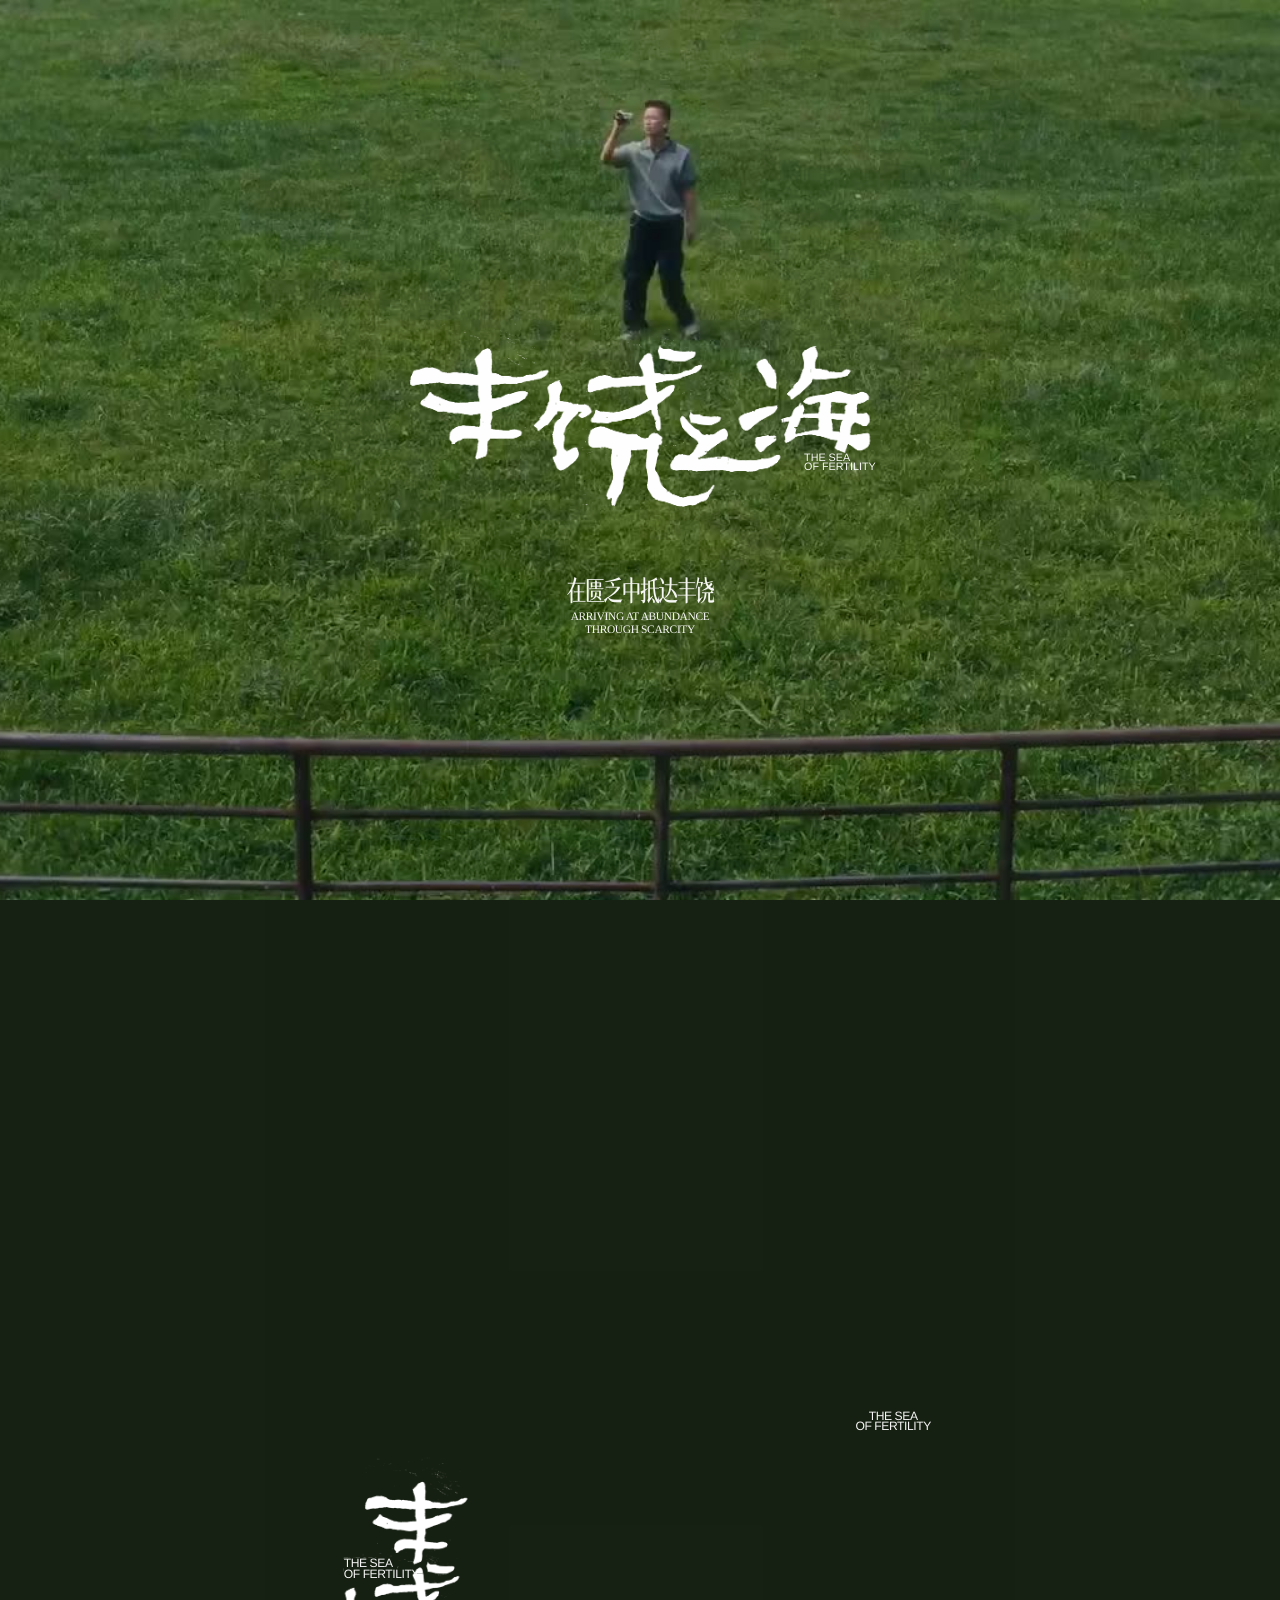
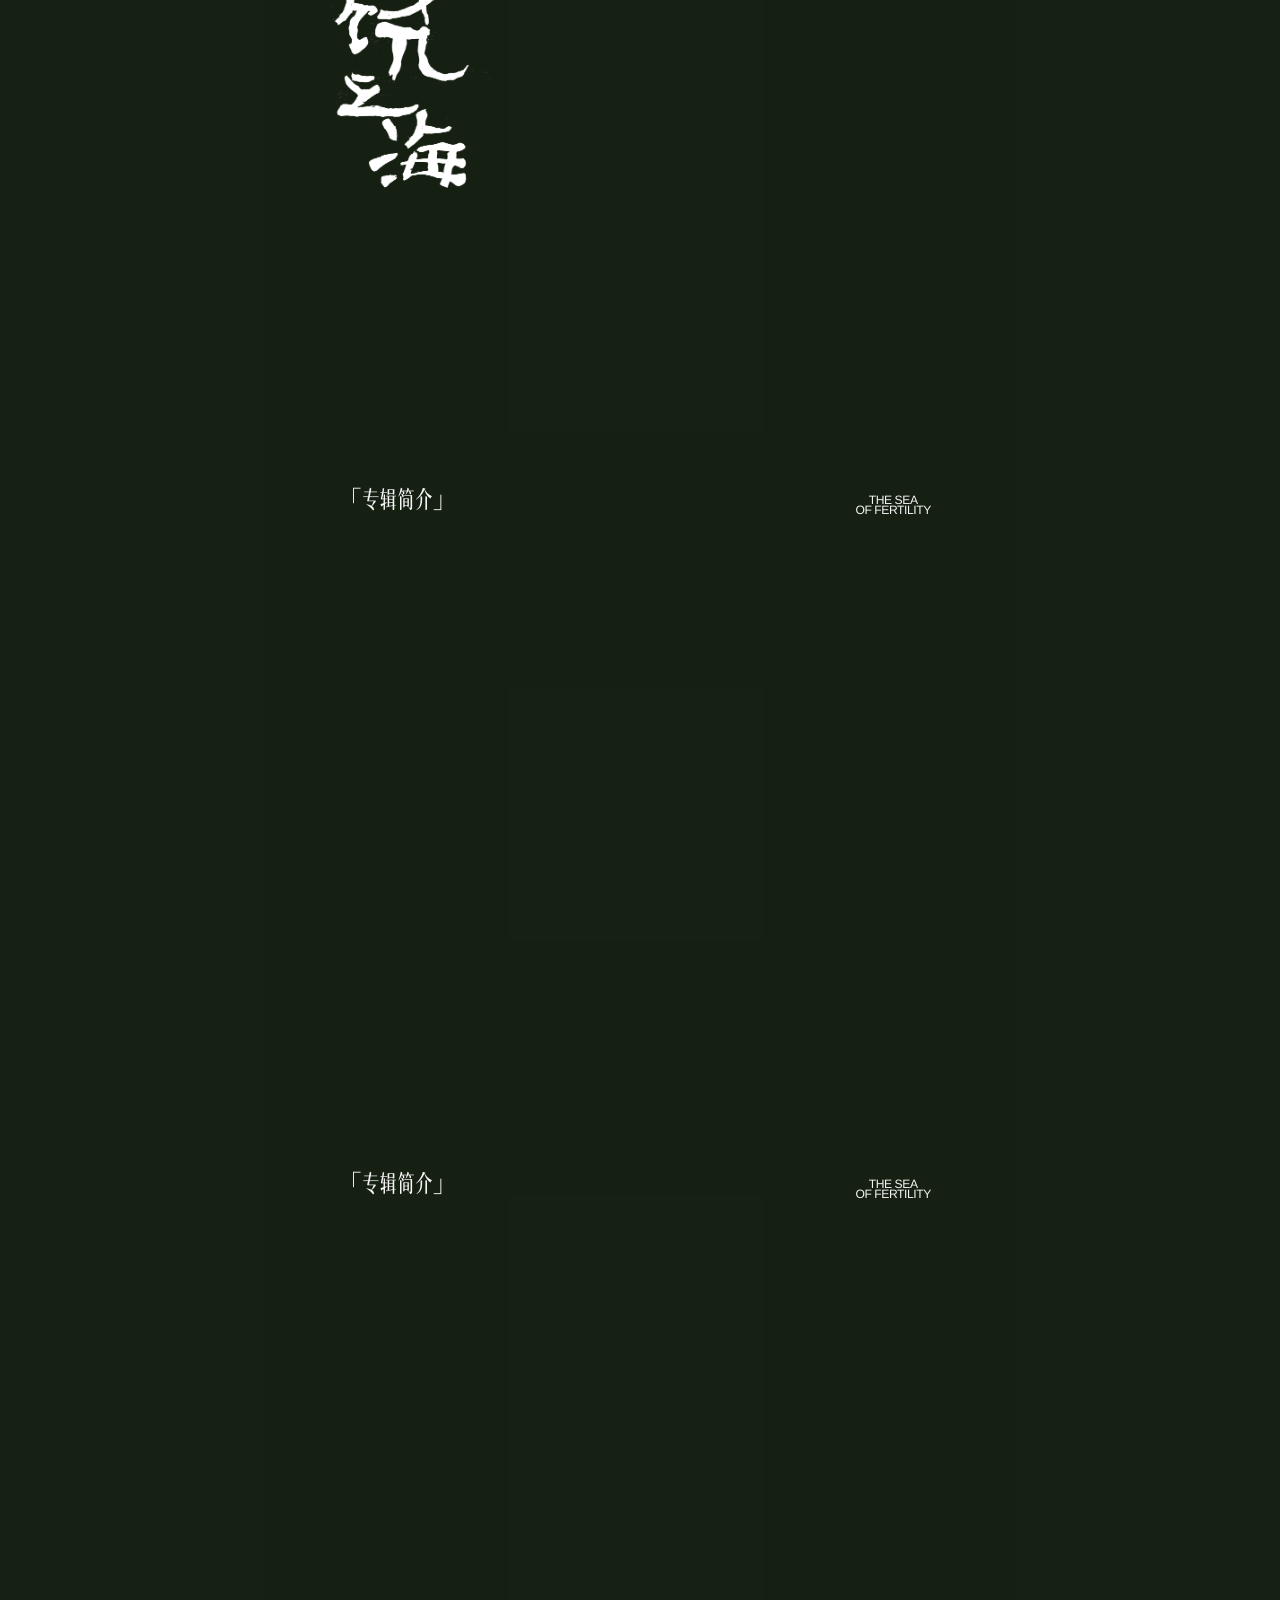
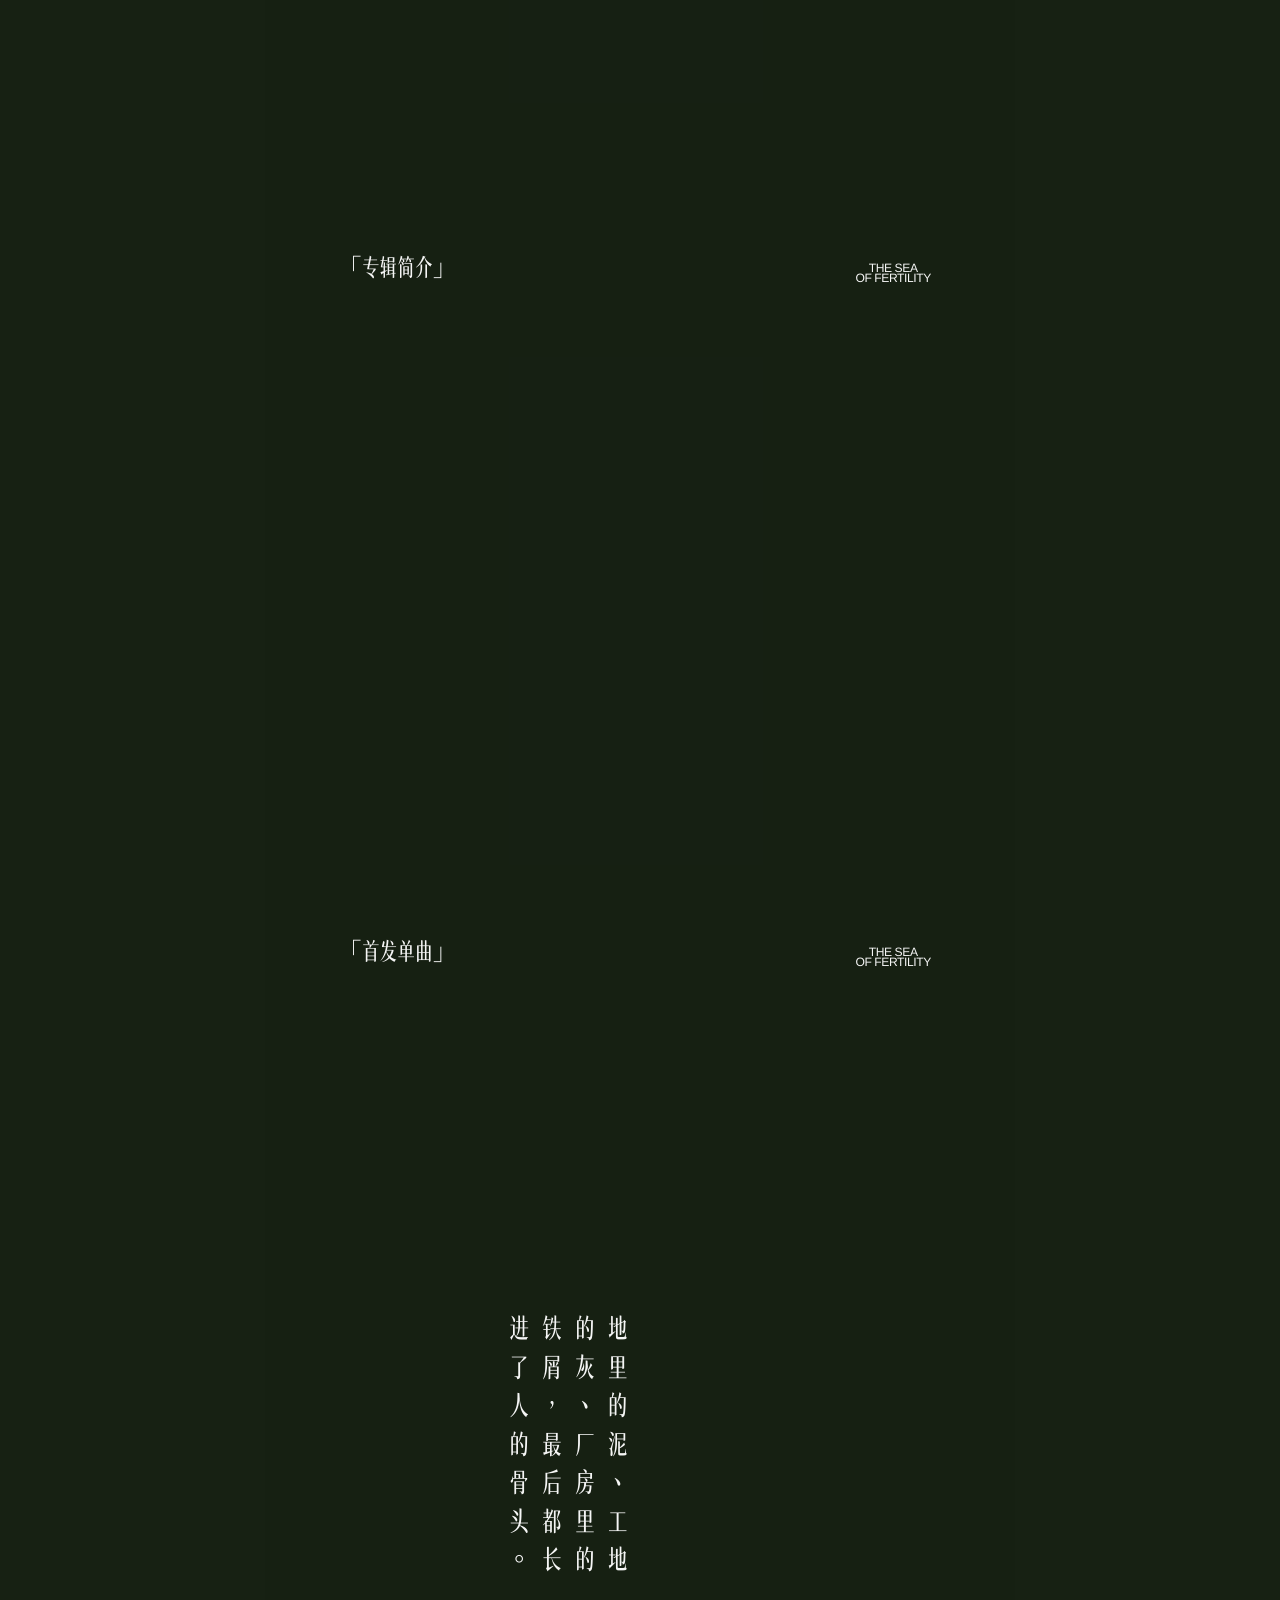
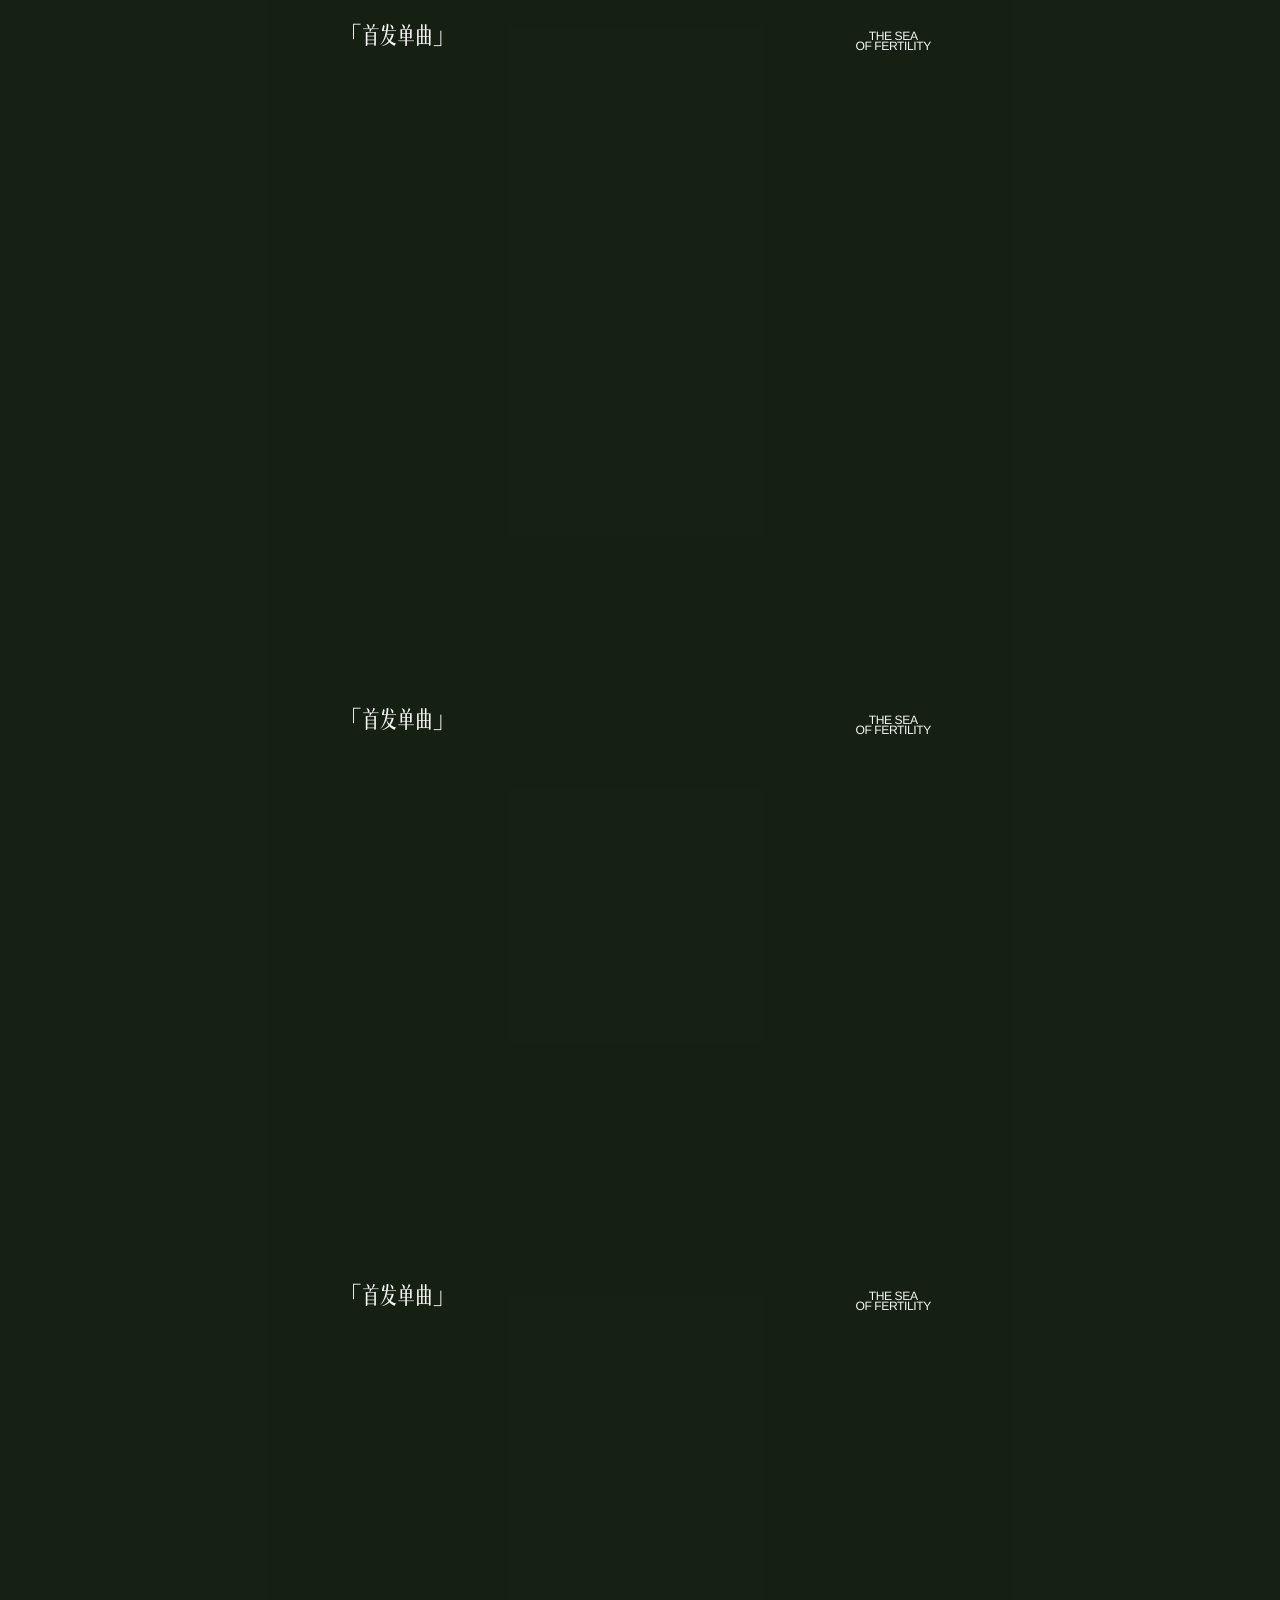
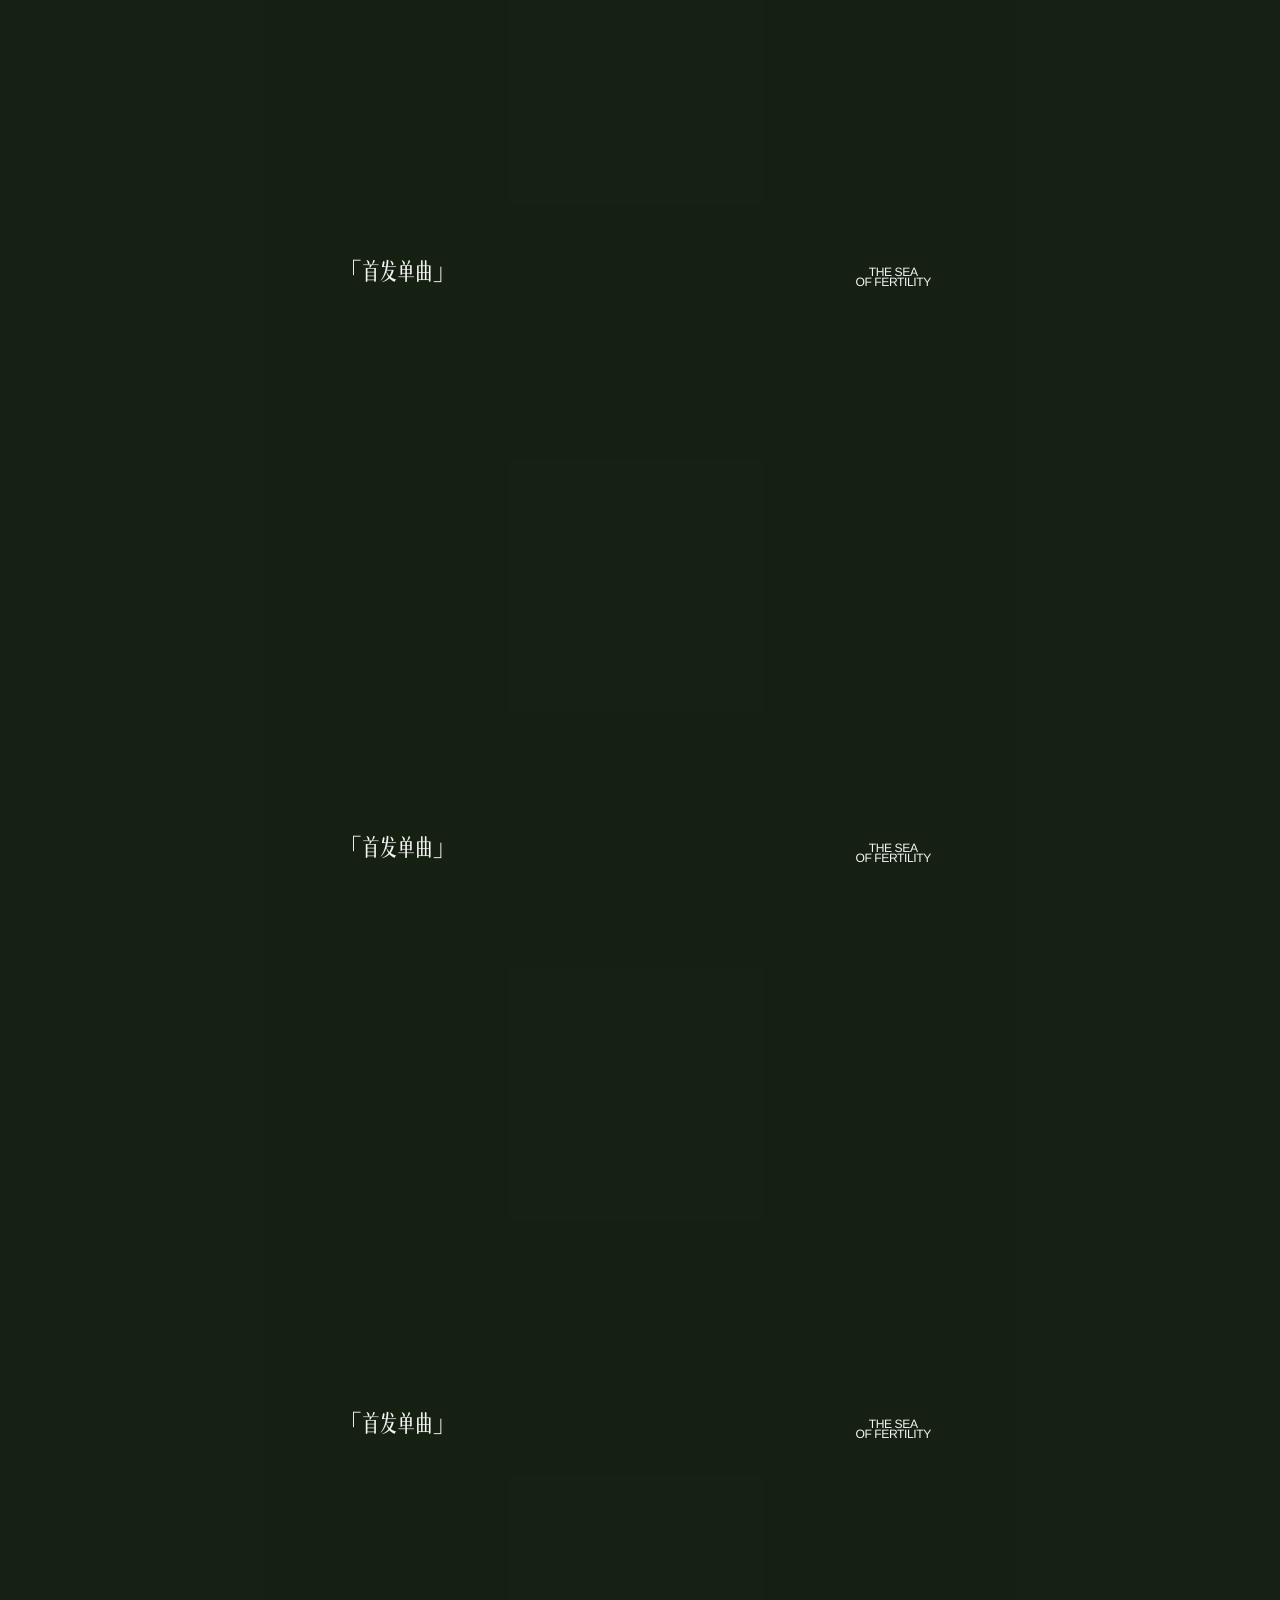
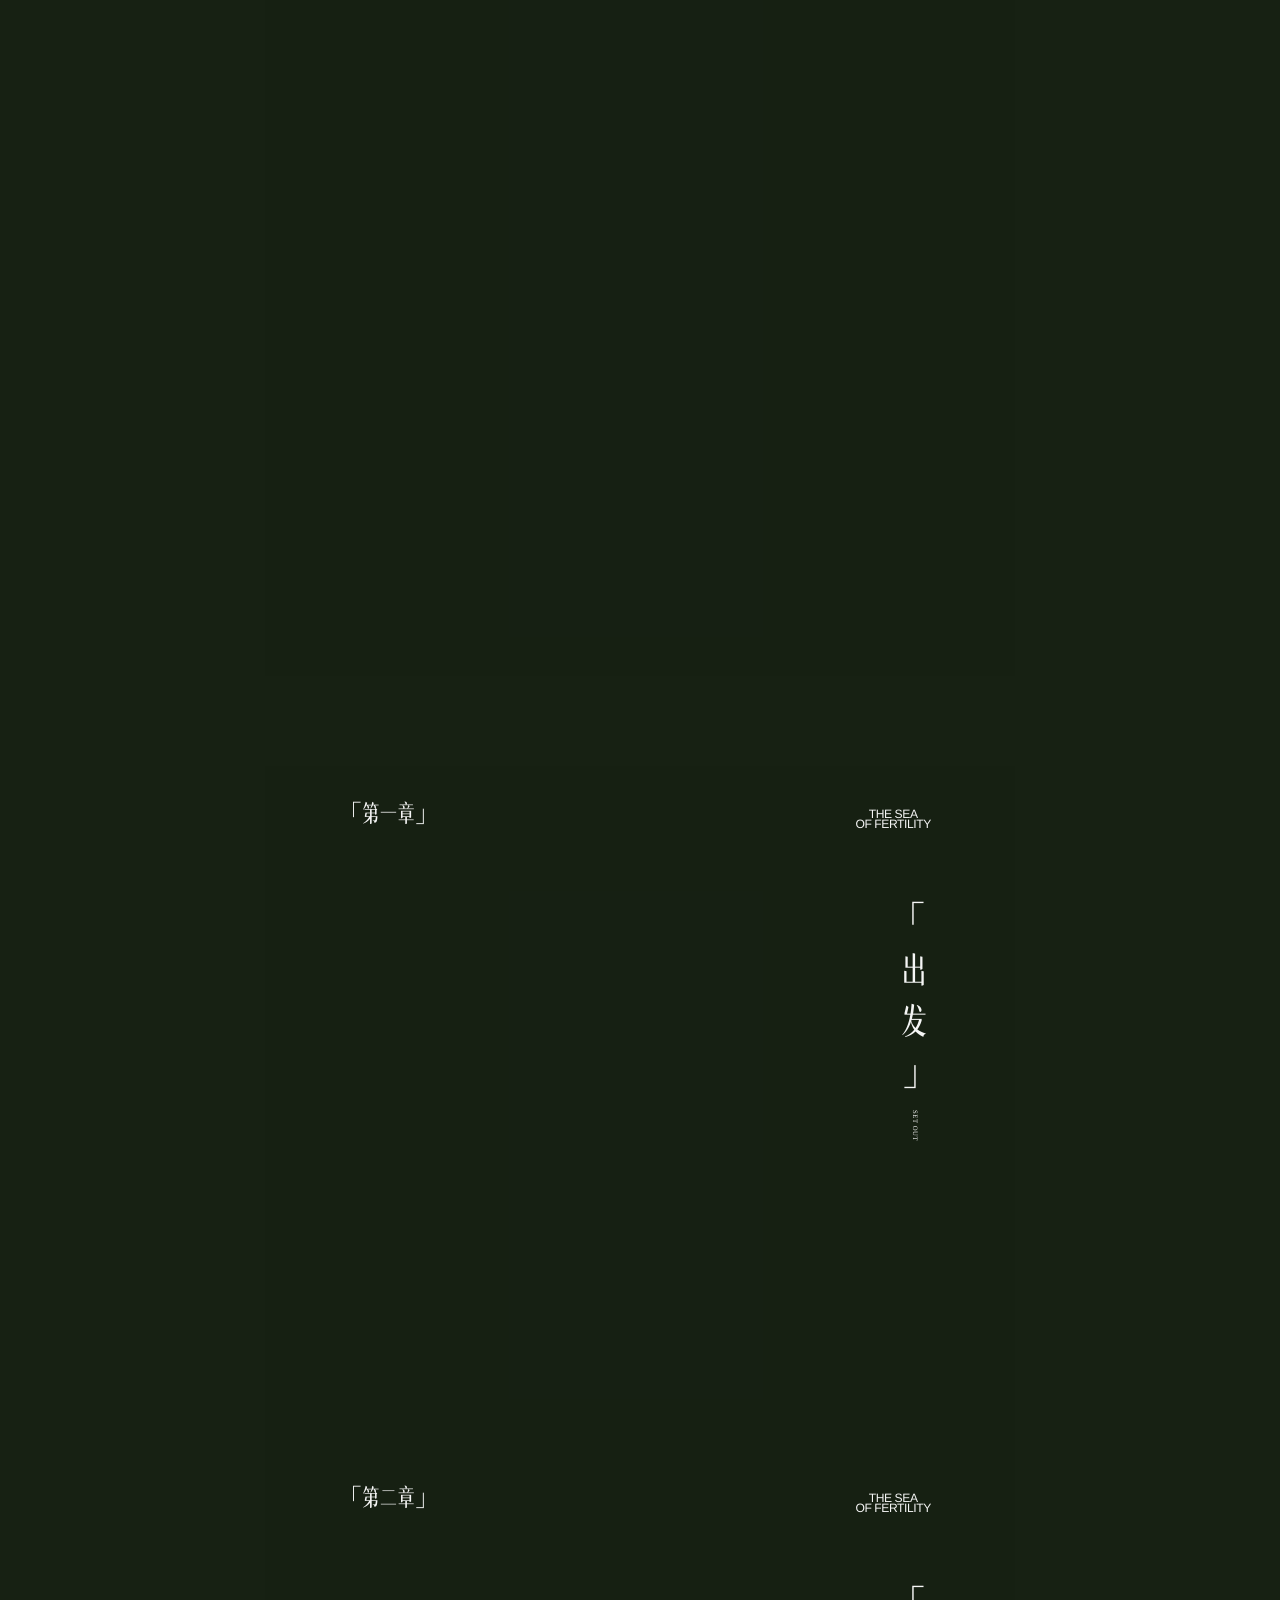
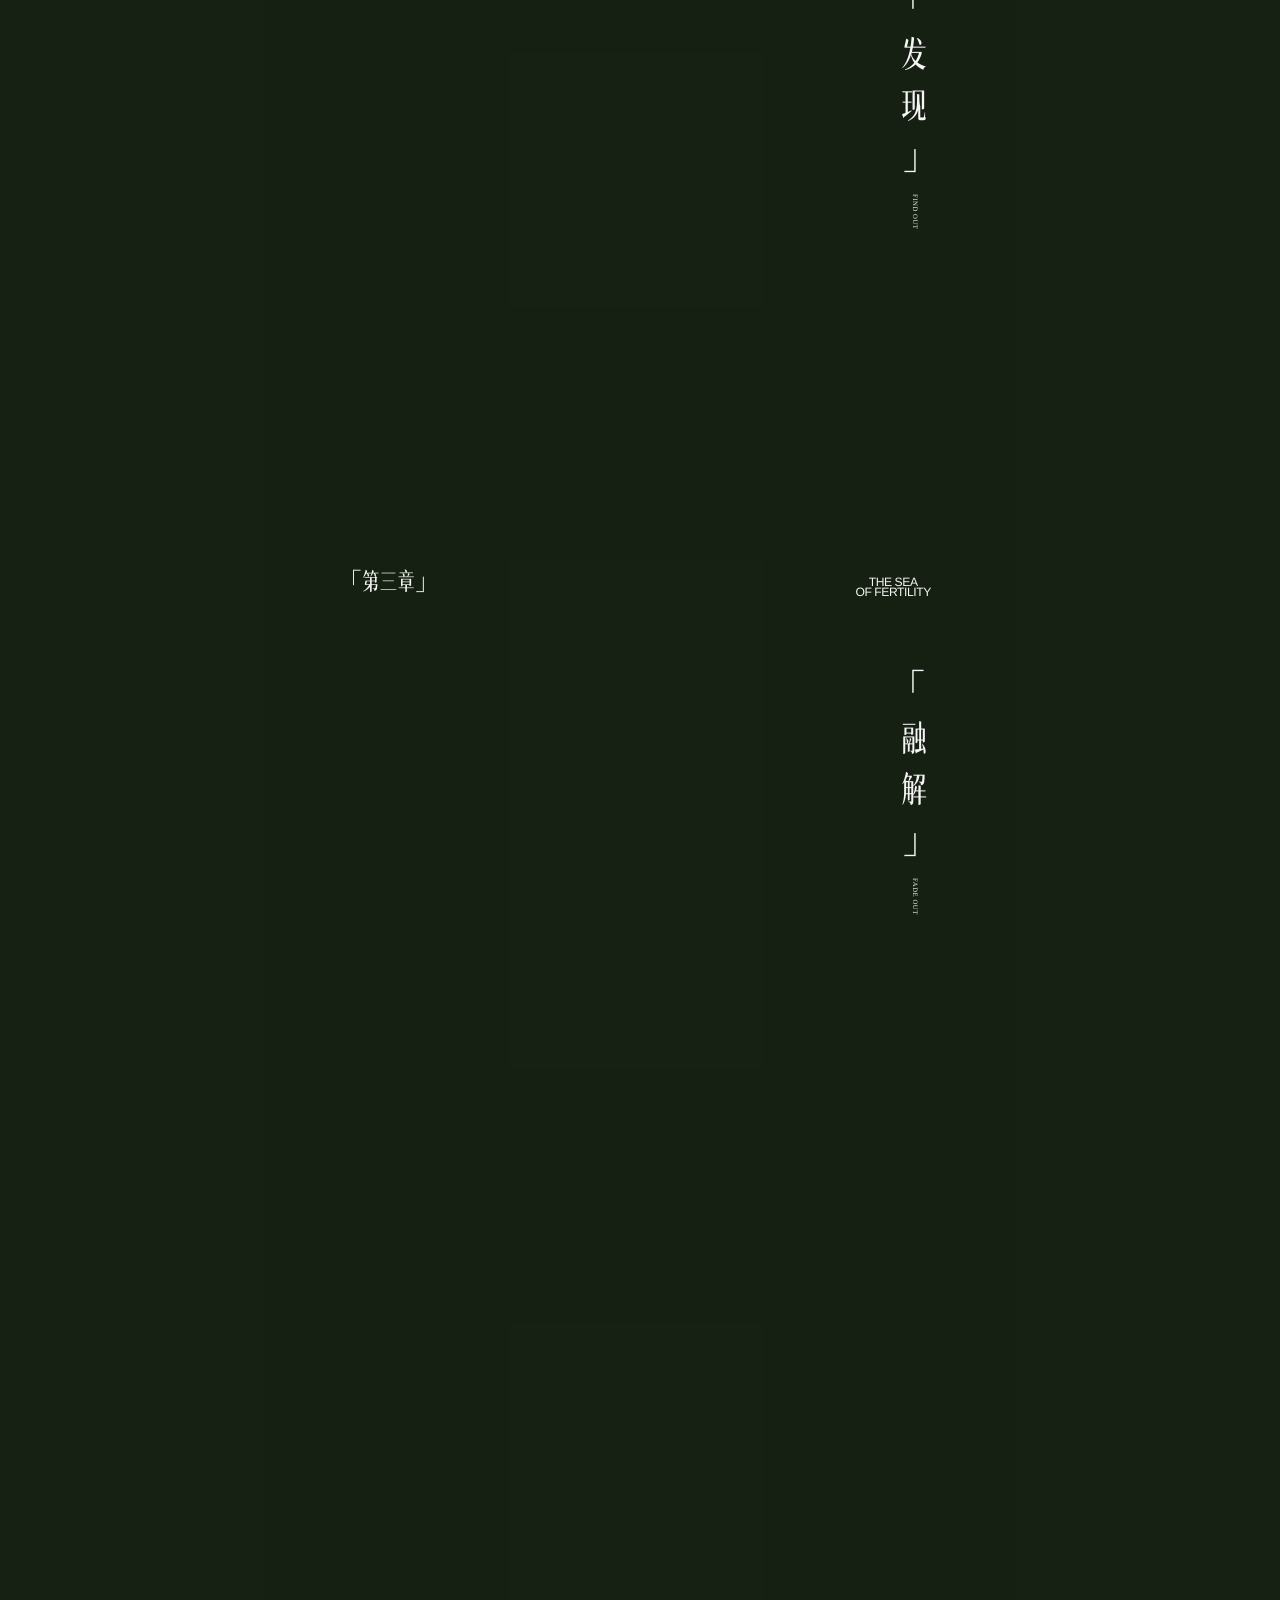
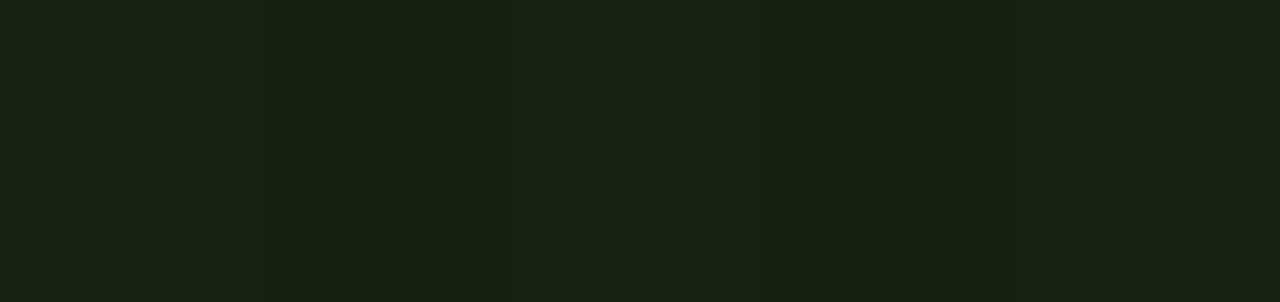
==== stage-continuous-video15-v1/index.html @ 7b5b747c "test: restore continuous formal motion with single 15s video" ====
<!doctype html>
<html lang="zh-CN">
<head>
  <meta charset="utf-8">
  <meta name="viewport" content="width=device-width,initial-scale=1,maximum-scale=1,viewport-fit=cover">
  <meta name="theme-color" content="#315321">
  <meta name="description" content="李奥首张全长概念专辑《丰饶之海》">
  <title>丰饶之海 · 李奥</title>
  <script>document.documentElement.classList.add('scroll-driven');window.__scrollDrivenMotion=true;</script>
  <link rel="stylesheet" href="../scene-assets/fonts/CorpSrcWinSong/result.css">
  <style>
    :root {
      --ink: rgba(255,255,255,.96);
      --serif: "CorpSrcWinSong","Songti SC","STSong","SimSun","Noto Serif CJK SC",serif;
      --latin: Didot,"Bodoni 72","Times New Roman",serif;
    }
    * { box-sizing: border-box; }
    html { background:#172113; scroll-snap-type:y mandatory; }
    body { margin:0; color:var(--ink); background:#172113; font-family:var(--serif); -webkit-font-smoothing:antialiased; text-rendering:geometricPrecision; }
    .film { position:fixed; inset:0; z-index:0; overflow:hidden; background:#24401b; }
    .film video { position:absolute; inset:0; width:100%; height:100%; object-fit:cover; object-position:center; opacity:1; transition:opacity .24s linear; will-change:opacity; }
    .film.is-switching video { opacity:0; }
    .film::after { position:absolute; inset:0; content:""; pointer-events:none; background:transparent; }
    main { position:relative; z-index:1; }
    .panel { position:relative; min-height:100svh; overflow:hidden; isolation:isolate; scroll-snap-align:start; scroll-snap-stop:always; }
    .frame { position:absolute; inset:0; width:min(100%,750px); height:100%; margin-inline:auto; opacity:var(--visibility,0); }
    .brand { position:absolute; top:max(2.5rem,calc(env(safe-area-inset-top) + 1rem)); right:7.3%; z-index:4; font:400 clamp(.53rem,1.55vw,.72rem)/.88 Arial,sans-serif; letter-spacing:-.035em; text-align:center; }
    .section-tag { position:absolute; top:max(2.4rem,calc(env(safe-area-inset-top) + .9rem)); left:7.1%; margin:0; font-size:clamp(1.12rem,4.5vw,2rem); font-weight:300; letter-spacing:.04em; }
    .reveal { opacity:0; transform:translateY(2.2rem); filter:blur(3px); transition:opacity .75s cubic-bezier(.2,.65,.25,1),transform 1s cubic-bezier(.2,.65,.25,1),filter .75s ease; transition-delay:var(--delay,0s); }
    .panel.is-active .reveal { opacity:1; transform:translateY(var(--drift,0)); filter:blur(0); }
    .panel.is-before .reveal { opacity:0; transform:translateY(-2.8rem); }
    .cover-thesis.reveal,.artist-mark.reveal,.artist-caption.reveal { transform:translate(-50%,2.2rem); }
    .panel.is-active .cover-thesis.reveal,.panel.is-active .artist-mark.reveal,.panel.is-active .artist-caption.reveal { transform:translate(-50%,var(--drift,0)); }
    .panel.is-before .cover-thesis.reveal,.panel.is-before .artist-mark.reveal,.panel.is-before .artist-caption.reveal { transform:translate(-50%,-2.8rem); }
    .title-image { display:block; object-fit:contain; }
    .frame > * { visibility:visible; }
    .psd-overlay {
      position:absolute;
      inset:0;
      display:block;
      width:100%;
      height:100%;
      object-fit:contain;
      object-position:center;
      pointer-events:none;
      user-select:none;
    }
    .art-title-plane,.live-content-stage,.live-motion-plane { position:absolute; inset:0; width:100%; height:100%; pointer-events:none; }
    .art-title-plane { z-index:2; overflow:hidden; }
    .art-title-plane img { position:absolute; inset:0; display:block; width:100%; height:100%; object-fit:contain; object-position:center; user-select:none; }
    .cover-art-left { clip-path:inset(35.91% 28.67% 42.89% 11.33%); }
    .cover-art-right { clip-path:inset(35.91% 12.67% 49.63% 71.33%); }
    .overview-art-top { clip-path:inset(8.98% 70.67% 78.90% 2.67%); }
    .overview-art-middle-left { clip-path:inset(21.10% 94% 77.16% 2.67%); }
    .overview-art-middle-right { clip-path:inset(21.10% 70.67% 77.16% 14%); }
    .overview-art-bottom { clip-path:inset(22.84% 70.67% 52.12% 2.67%); }
    .overview-art-en { position:absolute; top:21.1%; left:6%; z-index:3; font:400 clamp(.53rem,1.55vw,.72rem)/.88 Arial,sans-serif; letter-spacing:-.035em; }
    .live-content-stage { transform-origin:center; }
    .live-glyph { display:inline-block; will-change:transform,opacity; }
    .darian-live-word { position:absolute; left:8%; bottom:24.5%; z-index:3; margin:0; writing-mode:vertical-rl; color:var(--ink); font-size:clamp(3.2rem,15vw,6rem); font-weight:300; letter-spacing:.09em; line-height:1; pointer-events:none; }
    .darian-live-word .live-glyph { display:inline-block; }
    .darian-ghost-word { z-index:2; }
    .darian-title-placeholder { visibility:hidden; }
    .continuity-34 {
      position:fixed;
      inset:0;
      z-index:2;
      width:min(100%,750px);
      height:100svh;
      margin-inline:auto;
      opacity:0;
      pointer-events:none;
      transition:opacity .3s ease;
    }
    .continuity-34.is-visible { opacity:1; }
    .continuity-34 img { display:block; width:100%; height:100%; object-fit:contain; object-position:center; }
    .continuity-title { transition-duration:.72s; transition-timing-function:cubic-bezier(.22,.61,.36,1); }
    .page3-sequence,.page4-sequence,.page5-sequence,.page6-sequence,.pre-darian-sequence {
      position:fixed;
      inset:0;
      z-index:3;
      width:min(100%,750px);
      height:100svh;
      margin-inline:auto;
      opacity:0;
      pointer-events:none;
      transition:opacity .42s cubic-bezier(.3,0,.2,1);
    }
    .page4-sequence { transition-duration:.72s; transition-timing-function:cubic-bezier(.22,.61,.36,1); }
    .page5-sequence.is-running,.page6-sequence.is-running,.pre-darian-sequence.is-running { opacity:1; }
    .page5-sequence.is-reverse-hidden,.page6-sequence.is-reverse-hidden,.pre-darian-sequence.is-reverse-hidden {
      opacity:0 !important;
      transition:none !important;
    }
    .page5-sequence.preview-one .sentence-group:not(.sentence-1) { display:none; }
    .overview-motion {
      opacity:0;
      transform:translateX(-7.5%);
      will-change:transform,opacity;
    }
    .overview-thesis { left:6%; }
    .page3-sequence.is-running .overview-thesis { animation:overview-slide-in .82s cubic-bezier(.2,.7,.2,1) .12s both; }
    .page3-sequence.is-running .overview-chapter-1 { animation:overview-slide-in .88s cubic-bezier(.2,.7,.2,1) 1.02s both; }
    .page3-sequence.is-running .overview-chapter-2 { animation:overview-slide-in .88s cubic-bezier(.2,.7,.2,1) 1.30s both; }
    .page3-sequence.is-running .overview-chapter-3 { animation:overview-slide-in .88s cubic-bezier(.2,.7,.2,1) 1.58s both; }
    .page4-sequence.is-running .album-guide-motion { animation:overview-slide-in .82s cubic-bezier(.2,.7,.2,1) .12s both; }
    .page5-sequence.is-running .page5-tag-motion { animation:page5-tag-in .88s ease-out .08s both; }
    .page5-sequence.is-running .sentence-group { opacity:1; transform:none; }
    .page5-sequence.is-running .sentence-group.is-current .sentence-glyph {
      animation:glyph-rise-converge var(--glyph-duration) cubic-bezier(.16,.68,.2,1) var(--glyph-delay) both;
      will-change:transform,opacity;
    }
    .page5-sequence.is-running .sentence-group.is-complete .sentence-glyph { opacity:1; transform:translateY(0) scale(1); }
    .page5-sequence.is-exiting .sentence-group { opacity:1; }
    .page5-sequence.is-exiting .sentence-glyph {
      animation:glyph-spread-exit 1.05s cubic-bezier(.4,0,.22,1) both !important;
      will-change:transform,opacity;
    }
    .page5-sequence.is-exiting .page5-tag-motion { animation:page5-tag-out .72s ease-in both !important; }
    .page6-static { opacity:0; }
    .page6-sequence.is-running .page6-static { animation:page6-static-in .72s cubic-bezier(.22,.61,.36,1) .12s both; }
    .page6-sentence { position:absolute; inset:0; opacity:1; }
    .page6-glyph { position:absolute; opacity:0; transform:translateY(calc(32px + var(--spread-index) * clamp(7px,1.45vw,11px))) scale(1.14); pointer-events:none; }
    .page6-sequence.is-running .page6-sentence.is-current .page6-glyph {
      animation:glyph-rise-converge var(--glyph-duration) cubic-bezier(.16,.68,.2,1) var(--glyph-delay) both;
      will-change:transform,opacity;
    }
    .page6-sequence.is-running .page6-sentence.is-complete .page6-glyph { opacity:1; transform:translateY(0) scale(1); }
    .page6-sequence.is-exiting .page6-glyph {
      animation:glyph-spread-exit 1.05s cubic-bezier(.4,0,.22,1) both !important;
      will-change:transform,opacity;
    }
    .page6-sequence.is-exiting .page6-static { animation:page5-tag-out .72s ease-in both !important; }
    .pre-darian-static { opacity:0; }
    .pre-darian-sequence.is-running .pre-darian-static { animation:page6-static-in .72s cubic-bezier(.22,.61,.36,1) .12s both; }
    .pre-darian-group { position:absolute; inset:0; opacity:1; }
    .pre-darian-glyph { position:absolute; opacity:0; transform:translateY(calc(32px + var(--spread-index) * clamp(7px,1.45vw,11px))) scale(1.14); pointer-events:none; }
    .pre-darian-sequence.is-running .pre-darian-group.is-current .pre-darian-glyph {
      animation:glyph-rise-converge var(--glyph-duration) cubic-bezier(.16,.68,.2,1) var(--glyph-delay) both;
      will-change:transform,opacity;
    }
    .pre-darian-sequence.is-running .pre-darian-group.is-complete .pre-darian-glyph { opacity:1; transform:translateY(0) scale(1); }
    .pre-darian-sequence.is-exiting .pre-darian-glyph {
      animation:glyph-spread-exit 1.05s cubic-bezier(.4,0,.22,1) both !important;
      will-change:transform,opacity;
    }
    .pre-darian-sequence.is-exiting .pre-darian-static { animation:page5-tag-out .72s ease-in both !important; }
    .page5-sequence.is-running.is-reverse .page5-tag-motion,
    .page6-sequence.is-running.is-reverse .page6-static,
    .pre-darian-sequence.is-running.is-reverse .pre-darian-static {
      opacity:1;
      animation:none !important;
    }
    .page5-sequence.is-running.is-reverse .sentence-glyph,
    .page6-sequence.is-running.is-reverse .page6-glyph,
    .pre-darian-sequence.is-running.is-reverse .pre-darian-glyph {
      opacity:1;
      transform:translateY(0) scale(1);
      animation:none !important;
      will-change:auto;
    }
    @keyframes overview-slide-in {
      0% { opacity:0; transform:translateX(-7.5%); }
      36% { opacity:.76; }
      100% { opacity:1; transform:translateX(0); }
    }
    .page5-tag-motion { opacity:0; }
    .sentence-group { position:absolute; inset:0; opacity:0; }
    .sentence-glyph { opacity:0; transform:translateY(calc(32px + var(--spread-index) * clamp(7px,1.45vw,11px))) scale(1.14); }
    @keyframes page5-tag-in { from{opacity:0} to{opacity:1} }
    @keyframes sentence-rise {
      0% { opacity:0; transform:translateY(4.8%); }
      30% { opacity:.62; }
      100% { opacity:1; transform:translateY(0); }
    }
    @keyframes glyph-rise-converge {
      0% { opacity:0; transform:translateY(calc(32px + var(--spread-index) * clamp(7px,1.45vw,11px))) scale(1.14); }
      14% { opacity:.76; }
      34% { opacity:.98; }
      100% { opacity:1; transform:translateY(0) scale(1); }
    }
    @keyframes glyph-spread-exit {
      0% { opacity:1; transform:translateY(0) scale(1); }
      52% { opacity:.84; }
      100% { opacity:0; transform:translateY(var(--exit-shift)) scale(.98); }
    }
    @keyframes page5-tag-out { from{opacity:1} to{opacity:0} }
    @keyframes page6-static-in { from{opacity:0} to{opacity:1} }
    .cover-title { position:absolute; top:38%; left:8%; width:76%; }
    .cover-en { position:absolute; top:50.4%; right:15%; font:.66rem/.88 Arial,sans-serif; }
    .cover-thesis { position:absolute; top:65.1%; left:50%; width:82%; margin:0; transform:translateX(-50%); font-size:clamp(1.42rem,6.3vw,2.75rem); font-weight:300; letter-spacing:-.05em; text-align:center; }
    .cover-thesis small,.artist-caption small { display:block; margin-top:.32rem; font:clamp(.47rem,1.8vw,.7rem)/1.12 var(--latin); letter-spacing:-.03em; text-transform:uppercase; }
    .artist-mark { position:absolute; top:33.5%; left:50%; width:32%; max-height:29%; transform:translateX(-50%); }
    .artist-caption { position:absolute; top:64.3%; left:50%; width:80%; margin:0; transform:translateX(-50%); font-size:clamp(1.2rem,5.5vw,2.4rem); font-weight:300; text-align:center; }
    .vertical-title { position:absolute; top:10.3%; left:4.2%; width:27%; height:42%; object-fit:contain; object-position:left top; }
    .vertical-thesis { position:absolute; top:51.8%; left:4.4%; margin:0; font-size:clamp(1.15rem,5vw,2.2rem); font-weight:300; letter-spacing:-.05em; }
    .vertical-thesis small { display:block; margin-top:.18rem; font:clamp(.43rem,1.6vw,.63rem)/1 var(--latin); text-transform:uppercase; }
    .chapter-index { position:absolute; right:6.8%; bottom:28.6%; display:flex; align-items:baseline; gap:clamp(.8rem,4vw,2rem); font-size:clamp(1.12rem,5.5vw,2.35rem); }
    .chapter-index span { white-space:nowrap; } .chapter-index i { font-style:normal; opacity:.55; } .chapter-index small { margin-right:.18rem; font:.72em/1 var(--latin); }
    .album-guide { position:absolute; right:9%; bottom:26.2%; display:flex; align-items:center; gap:.72rem; margin:0; font-size:clamp(1.5rem,6vw,2.7rem); font-weight:300; }
    .album-guide::before { width:4.5rem; height:1px; background:currentColor; content:""; }
    .album-guide small { font:clamp(.55rem,1.8vw,.75rem)/1 var(--latin); text-transform:uppercase; }
    .vertical-copy { position:absolute; inset:13.2% 6.5% 12.5%; }
    .vline,.track { position:absolute; top:var(--y,10%); left:var(--x); margin:0; writing-mode:vertical-rl; text-orientation:upright; font-size:var(--size,clamp(1rem,4.4vw,1.9rem)); font-weight:300; line-height:1.22; letter-spacing:.13em; white-space:nowrap; }
    .vline.emphasis { font-size:var(--size,clamp(1.7rem,7vw,3rem)); letter-spacing:.08em; }
    .chapter-name { position:absolute; top:14.7%; right:6.8%; margin:0; writing-mode:vertical-rl; font-size:clamp(2.1rem,9vw,4rem); font-weight:300; letter-spacing:.14em; }
    .chapter-name small { margin-top:.5rem; font:clamp(.42rem,1.5vw,.6rem)/1 var(--latin); letter-spacing:.08em; text-transform:uppercase; }
    .track { font-size:var(--size,clamp(1.08rem,5.2vw,2.2rem)); line-height:1.16; letter-spacing:.12em; }
    .track small { margin-bottom:.4rem; font:clamp(.72rem,2.5vw,1rem)/1 var(--latin); letter-spacing:0; }
    .darian-title { position:absolute; left:8%; bottom:24.5%; margin:0; writing-mode:vertical-rl; font-size:clamp(3.2rem,15vw,6rem); font-weight:300; letter-spacing:.09em; line-height:1; }
    .darian-title::before,.darian-title::after { position:absolute; width:1.5rem; height:1.5rem; content:""; }
    .darian-title::before { top:-.9rem; right:-.85rem; border-top:1px solid; border-right:1px solid; }
    .darian-title::after { bottom:-.9rem; left:-.85rem; border-bottom:1px solid; border-left:1px solid; }
    .darian-title small { margin-top:.4rem; font:.13em/1 Arial,sans-serif; letter-spacing:.04em; text-transform:uppercase; }
    .darian-summary { position:absolute; top:45.3%; left:24%; width:25%; height:34%; margin:0; writing-mode:vertical-rl; text-orientation:mixed; color:var(--ink); font-size:clamp(1rem,4.4vw,1.9rem); font-weight:300; line-height:1.22; letter-spacing:.13em; }
    .darian-base { z-index:1; }
    .darian-motion-layer {
      z-index:2;
      opacity:0;
      transform-origin:var(--origin-x) var(--origin-y);
      will-change:transform,opacity;
    }
    .darian-main-layer { z-index:3; }
    .darian-intro-panel.is-darian-running .darian-main-layer {
      animation:darian-main-converge var(--motion-duration) cubic-bezier(.18,.72,.2,1) var(--motion-delay) both;
    }
    .darian-intro-panel.is-darian-running .darian-ghost-layer {
      animation:darian-ghost-disappear var(--ghost-duration) cubic-bezier(.2,.62,.22,1) var(--motion-delay) both;
    }
    @keyframes darian-main-converge {
      0% { opacity:0; transform:translate(var(--from-x),var(--from-y)) scale(2); }
      12% { opacity:1; }
      100% { opacity:1; transform:translate(0,0) scale(1); }
    }
    @keyframes darian-ghost-disappear {
      0% { opacity:.18; transform:translate(var(--from-x),var(--from-y)) scale(6); }
      42% { opacity:.13; }
      76% { opacity:.055; }
      100% { opacity:0; transform:translate(0,0) scale(2.1); }
    }
    .chorus { position:absolute; top:42.2%; left:50%; width:90%; transform:translate(-50%,-50%); text-align:center; }
    .chorus.reveal { transform:translate(-50%,calc(-50% + 2.2rem)); }
    .panel.is-active .chorus.reveal { transform:translate(-50%,calc(-50% + var(--drift,0px))); }
    .panel.is-before .chorus.reveal { transform:translate(-50%,calc(-50% - 2.8rem)); }
    .chorus h2 { margin:0; font-size:clamp(2.8rem,13.5vw,6.2rem); font-weight:300; line-height:1; letter-spacing:.03em; }
    .chorus strong { display:block; margin-top:.18rem; font:clamp(1.8rem,7.5vw,3.5rem)/1 var(--latin); text-transform:uppercase; }
    .continuation-lockup { position:absolute; inset:0; display:grid; place-items:center; }
    .continuation-title { margin:0; writing-mode:vertical-rl; text-orientation:upright; font-size:clamp(2rem,8vw,4rem); font-weight:300; line-height:1; letter-spacing:.32em; }
    .chorus p { margin:2.4rem 0 0; font-size:clamp(1.24rem,5vw,2.2rem); font-weight:300; }
    .hook-type-scene { position:absolute; inset:0; z-index:4; overflow:hidden; container-type:inline-size; visibility:visible!important; pointer-events:none; }
    .hook-type-word { position:absolute; top:calc(50% - 14.833cqw); left:50%; display:flex; gap:2.55cqw; margin:0; translate:-50% -50%; color:var(--ink); font:400 clamp(2.7rem,11.8cqw,5.5rem)/1 var(--serif); white-space:nowrap; transform-origin:center; will-change:transform,opacity; }
    .hook-type-glyph { display:inline-block; opacity:0; }
    .hook-type-dyd { position:absolute; top:calc(50% - 5.5cqw); left:50%; margin:0; translate:-50% -50%; color:var(--ink); font:400 clamp(1.5rem,5cqw,2.35rem)/1 var(--serif); letter-spacing:9vw; white-space:nowrap; opacity:0; transform-origin:center; }
    .hook-type-cycle { position:absolute; top:52.22%; left:50%; width:6em; height:1.25em; margin-left:-3em; color:var(--ink); font-family:var(--serif); font-size:clamp(1.24rem,5vw,2.2rem); font-weight:300; line-height:1; text-align:center; white-space:nowrap; }
    .hook-type-cycle span { position:absolute; inset:0; display:block; opacity:0; }
    html.scroll-driven .hook-type-test { height:64svh!important; min-height:64svh!important; }
    html.scroll-driven .darian-verse-final-panel { height:110svh!important; min-height:110svh!important; }
    .scroll-cue { position:fixed; right:max(1rem,env(safe-area-inset-right)); bottom:max(1.25rem,env(safe-area-inset-bottom)); z-index:5; display:flex; align-items:center; gap:.55rem; font:.56rem/1 Arial,sans-serif; letter-spacing:.14em; opacity:.7; transition:opacity .3s; }
    .scroll-cue::after { width:1.8rem; height:1px; background:currentColor; content:""; } body.at-end .scroll-cue { opacity:0; }
    html.scroll-driven { scroll-snap-type:none; scroll-behavior:auto; }
    html.scroll-driven .panel { height:76svh; min-height:76svh; overflow:clip; scroll-snap-align:none; scroll-snap-stop:normal; }
    html.scroll-driven .frame { position:relative; inset:auto; top:auto; width:min(100%,750px); height:100svh; margin-inline:auto; opacity:1; }
    html.scroll-driven .page3-sequence,
    html.scroll-driven .page4-sequence,
    html.scroll-driven .page5-sequence,
    html.scroll-driven .page6-sequence,
    html.scroll-driven .pre-darian-sequence {
      position:absolute;
      inset:0;
      width:100%;
      height:100svh;
      margin:0;
      visibility:visible;
    }
    html.scroll-driven .continuity-34 { display:none; }
    html.scroll-driven .page3-sequence,
    html.scroll-driven .page4-sequence,
    html.scroll-driven .page5-sequence,
    html.scroll-driven .page6-sequence,
    html.scroll-driven .pre-darian-sequence { display:none; }
    html.scroll-driven .page-ruler {
      z-index:8;
      opacity:1 !important;
      transform:none !important;
      object-position:center top;
      clip-path:inset(0 0 92% 0);
    }
    html.scroll-driven .page-content-layer,
    html.scroll-driven .local-static-content { clip-path:inset(25% 0 0 0); }
    html.scroll-driven .natural-page-title,
    html.scroll-driven .natural-page-brand { z-index:7; opacity:1; transform:none; }
    html.scroll-driven .continuation-lockup { translate:0 -24svh; }
    html.scroll-driven .scroll-cue { display:none; }
    html.scroll-driven .darian-verse-panel .page-content-layer { opacity:0 !important; }
    .darian-verse-sequence { position:absolute; inset:0; z-index:4; width:100%; height:100svh; pointer-events:none; }
    html.scroll-driven .frame > .darian-verse-sequence { visibility:visible; }
    .darian-verse-window { position:absolute; overflow:hidden; opacity:0; will-change:transform,opacity,clip-path; }
    .darian-verse-source { position:absolute; display:block; max-width:none; object-fit:contain; object-position:center; pointer-events:none; user-select:none; }
    html.scroll-driven .psd-overlay.reveal { opacity:1; transform:none; filter:none; transition:none; }
    html.scroll-driven .reveal { opacity:1; transform:none; filter:none; transition:none; }
    html.scroll-driven .cover-thesis.reveal,
    html.scroll-driven .artist-mark.reveal,
    html.scroll-driven .artist-caption.reveal { transform:translateX(-50%); }
    html.scroll-driven .chorus.reveal { transform:translate(-50%,-50%); }
    html.scroll-driven .page3-sequence,
    html.scroll-driven .page4-sequence,
    html.scroll-driven .page5-sequence,
    html.scroll-driven .page6-sequence,
    html.scroll-driven .pre-darian-sequence,
    html.scroll-driven .continuity-34 { transition:none; }
    html.scroll-driven .darian-motion-layer { animation:none !important; }
    .live-artboard { position:absolute; top:50%; left:50%; width:min(100%,74.813svh); aspect-ratio:1500/2005; translate:-50% -50%; container-type:inline-size; pointer-events:none; }
    .live-artboard .live-content-stage { pointer-events:auto; }
    .live-artboard .brand { top:4.75%; right:6.8%; font:400 1.8cqw/.88 Arial,sans-serif; }
    .live-artboard .section-tag { top:4.1%; left:6.5%; font-size:3.55cqw; line-height:1; }
    .live-artboard .overview-art-en { font:400 1.8cqw/.88 Arial,sans-serif; }
    .live-artboard .cover-en { font:1.6cqw/.88 Arial,sans-serif; }
    .live-artboard .cover-thesis { top:64.2%; font-size:4.2cqw; line-height:1; }
    .live-artboard .cover-thesis small,
    .live-artboard .artist-caption small { font:1.7cqw/1.12 var(--latin); }
    .live-artboard .artist-caption { font-size:4.2cqw; }
    .live-artboard .vertical-thesis { font-size:4cqw; line-height:1; }
    .live-artboard .chapter-index { gap:3cqw; font-size:3.6cqw; }
    .live-artboard .chapter-name { font-size:5.3cqw; line-height:1; }
    .live-artboard .chapter-name small { font:1cqw/1 var(--latin); }
    .live-artboard .continuation-title { font-size:7.2cqw; line-height:1; letter-spacing:.32em; }
    .absolute-glyph-line { position:absolute!important; inset:0!important; margin:0!important; writing-mode:horizontal-tb!important; font-size:4cqw!important; line-height:1!important; letter-spacing:0!important; white-space:normal!important; }
    .absolute-glyph-line .live-glyph { position:absolute; display:flex; align-items:center; justify-content:center; font-size:4cqw; line-height:1; }
    .absolute-glyph-line.emphasis .live-glyph { font-size:5.3cqw; }
    .absolute-glyph-line .live-glyph.is-track-number { font-family:var(--latin); font-size:2.4cqw; }
    .absolute-glyph-line .live-glyph.is-track-dot { font-family:var(--latin); font-size:2.1cqw; }
    .darian-verse-panel .vertical-copy { container-type:inline-size; }
    .verse-positioned { margin:0!important; writing-mode:vertical-rl!important; text-orientation:upright; font-size:var(--verse-size,4cqw)!important; font-weight:300; line-height:1!important; letter-spacing:var(--verse-ls,.8cqw)!important; white-space:pre!important; }
    .live-artboard .darian-title { top:45.29%; left:7.4%; bottom:auto; width:13.7%; height:31.52%; writing-mode:horizontal-tb; font-size:0; letter-spacing:0; }
    .live-artboard .darian-title::before { top:0; left:0; right:auto; width:3cqw; height:3cqw; border:0; border-top:1px solid; border-left:1px solid; }
    .live-artboard .darian-title::after { right:0; bottom:0; left:auto; width:3cqw; height:3cqw; border:0; border-right:1px solid; border-bottom:1px solid; }
    .live-artboard .darian-title small { position:absolute; top:8%; left:88%; margin:0; writing-mode:vertical-rl; font:1.35cqw/1 Arial,sans-serif; letter-spacing:.04em; }
    .live-artboard .darian-summary { top:45.3%; left:24%; width:25%; height:34%; font-size:4cqw; line-height:1.22; letter-spacing:.13em; }
    .frame > .darian-live-word { position:absolute; inset:0; z-index:3; margin:0; writing-mode:horizontal-tb; color:var(--ink); font-weight:300; line-height:1; pointer-events:none; }
    .darian-glyph-plane { position:absolute; inset:0; transform-origin:center; }
    .darian-glyph-artboard .live-glyph { position:absolute; display:flex; align-items:center; justify-content:center; font-size:10.7cqw; line-height:1; }
    .darian-glyph-plane:nth-child(1) .live-glyph { top:47.78%; left:10.53%; width:7.67%; height:7.98%; }
    .darian-glyph-plane:nth-child(2) .live-glyph { top:57.71%; left:10.60%; width:7.53%; height:7.08%; }
    .darian-glyph-plane:nth-child(3) .live-glyph { top:66.38%; left:10.60%; width:7.53%; height:8.08%; }
    @media (min-width:751px) { .frame { background:rgba(15,31,11,.025); } .vline,.track { letter-spacing:.1em; } }
    @media (prefers-reduced-motion:reduce) { html{scroll-behavior:auto}.reveal{transition:none}.overview-motion,.sentence-group,.sentence-glyph,.page5-tag-motion,.page6-static,.page6-sentence,.page6-glyph,.pre-darian-static,.pre-darian-group,.pre-darian-glyph{opacity:1;scale:1;transform:none;animation:none!important}.film video{display:none}.film{background:url("../scene-assets/grass-still.jpg") center/cover no-repeat} }
  </style>
</head>
<body>
  <div class="film" aria-hidden="true">
    <video class="film-grass" autoplay muted loop playsinline webkit-playsinline x5-playsinline x5-video-player-type="h5-page" preload="auto" poster="../scene-assets/grass-still.jpg" src="../scene-assets/video-hq15/grass-15s-1080p-formal.mp4"></video>
  </div>
  <audio class="album-audio" autoplay preload="auto" loop src="../scene-assets/album-intro.mp3"></audio>
  <audio class="darian-audio" preload="metadata" loop src="../scene-assets/darian.mp3"></audio>
  <main>
    <section class="panel" aria-label="丰饶之海封面"><div class="frame">
      <div class="art-title-plane cover-art" role="img" aria-label="丰饶之海">
        <img class="cover-art-left" src="../scene-assets/psd-overlays/01.png" alt="" aria-hidden="true">
        <img class="cover-art-right" src="../scene-assets/psd-overlays/01.png" alt="" aria-hidden="true">
      </div>
      <div class="cover-en reveal" style="--delay:.12s">THE SEA<br>OF FERTILITY</div>
      <h1 class="cover-thesis reveal" style="--delay:.2s">在匮乏中抵达丰饶<small>ARRIVING AT ABUNDANCE<br>THROUGH SCARCITY</small></h1>
    </div></section>
    <section class="panel" aria-label="李奥"><div class="frame">
      <img class="title-image artist-mark reveal" src="../scene-assets/home-artist.png" alt="李奥">
      <p class="artist-caption reveal" style="--delay:.15s">个人首张全长概念专辑<small>DEBUT FULL-LENGTH<br>CONCEPT ALBUM</small></p>
    </div></section>
    <section class="panel" aria-label="三章总览"><div class="frame">
      <div class="brand">THE SEA<br>OF FERTILITY</div>
      <div class="art-title-plane overview-art" role="img" aria-label="丰饶之海">
        <img class="overview-art-top" src="../scene-assets/psd-overlays/shared-title-34.png" alt="" aria-hidden="true">
        <img class="overview-art-middle-left" src="../scene-assets/psd-overlays/shared-title-34.png" alt="" aria-hidden="true">
        <img class="overview-art-middle-right" src="../scene-assets/psd-overlays/shared-title-34.png" alt="" aria-hidden="true">
        <img class="overview-art-bottom" src="../scene-assets/psd-overlays/shared-title-34.png" alt="" aria-hidden="true">
      </div>
      <div class="overview-art-en">THE SEA<br>OF FERTILITY</div>
      <p class="vertical-thesis reveal" style="--delay:.12s">在匮乏中抵达丰饶<small>ARRIVING AT ABUNDANCE<br>THROUGH SCARCITY</small></p>
      <div class="chapter-index reveal" style="--delay:.22s"><span><small>01</small>出发</span><i>｜</i><span><small>02</small>发现</span><i>｜</i><span><small>03</small>融解</span></div>
    </div></section>
    <section class="panel" aria-label="专辑简介第一段"><div class="frame">
      <p class="section-tag">「专辑简介」</p><div class="brand">THE SEA<br>OF FERTILITY</div><div class="vertical-copy">
        <p class="vline reveal" style="--x:88%;--y:8%;--delay:.02s">人类曾把未抵达的月球</p>
        <p class="vline reveal" style="--x:71%;--y:26%;--delay:.08s">想象成一片汪洋，</p>
        <p class="vline reveal" style="--x:54%;--y:28%;--delay:.14s">抵达后却发现</p>
        <p class="vline emphasis reveal" style="--x:35%;--y:18%;--delay:.2s">「不过一片贫瘠。」</p>
        <p class="vline reveal" style="--x:18%;--y:39%;--delay:.26s">我们也常如此</p>
        <p class="vline reveal" style="--x:1%;--y:29%;--delay:.32s">想象人生的远方。</p>
      </div>
    </div></section>
    <section class="panel" aria-label="专辑简介第二段"><div class="frame">
      <p class="section-tag">「专辑简介」</p><div class="brand">THE SEA<br>OF FERTILITY</div><div class="vertical-copy">
        <p class="vline reveal" style="--x:88%;--y:34%;--delay:.02s">当离开故乡，</p>
        <p class="vline reveal" style="--x:70%;--y:16%;--delay:.08s">进入一个承诺丰饶的时代；</p>
        <p class="vline reveal" style="--x:52%;--y:28%;--delay:.14s">最后发现人真正要学的，</p>
        <p class="vline emphasis reveal" style="--x:35%;--y:31%;--delay:.2s">「不是抵达，」</p>
        <p class="vline reveal" style="--x:18%;--y:13%;--delay:.26s">而是在失去、幻象和变化中，</p>
        <p class="vline reveal" style="--x:1%;--y:28%;--delay:.32s">仍保有感受、爱与回答的能力。</p>
      </div>
    </div></section>
    <section class="panel" aria-label="专辑简介第三段"><div class="frame">
      <p class="section-tag">「专辑简介」</p><div class="brand">THE SEA<br>OF FERTILITY</div><div class="vertical-copy">
        <p class="vline reveal" style="--x:89%;--y:10%;--delay:.02s">专辑内部暗藏了一条</p>
        <p class="vline reveal" style="--x:73%;--y:22%;--delay:.07s">由《太空流民#123》系列</p>
        <p class="vline reveal" style="--x:58%;--y:15%;--delay:.12s">串联起来的故事线，</p>
        <p class="vline reveal" style="--x:43%;--y:8%;--delay:.17s">它讲述的并非关于星际旅行，</p>
        <p class="vline emphasis reveal" style="--x:27%;--y:25%;--delay:.22s">「而是一场向内的远征。」</p>
        <p class="vline reveal" style="--x:12%;--y:15%;--delay:.27s">通过这三首歌把专辑分为三个篇章，</p>
        <p class="vline reveal" style="--x:-3%;--y:31%;--delay:.32s">曲目由此排开。</p>
      </div>
    </div></section>

    <section class="panel" aria-label="第一章 出发"><div class="frame">
      <p class="section-tag">「第一章」</p><div class="brand">THE SEA<br>OF FERTILITY</div><h2 class="chapter-name reveal">「出发」<small>SET OUT</small></h2>
      <p class="track reveal" style="--x:63%;--y:19%;--delay:.06s"><small>01 ·</small>太空流民#1 出发</p>
      <p class="track reveal" style="--x:43%;--y:29%;--delay:.12s"><small>02 ·</small>达里安</p>
      <p class="track reveal" style="--x:23%;--y:19%;--delay:.18s"><small>03 ·</small>一天</p>
      <p class="track reveal" style="--x:6%;--y:28%;--delay:.24s"><small>04 ·</small>奔跑时的几要素</p>
    </div></section>
    <section class="panel" aria-label="第二章 发现"><div class="frame">
      <p class="section-tag">「第二章」</p><div class="brand">THE SEA<br>OF FERTILITY</div><h2 class="chapter-name reveal">「发现」<small>FIND OUT</small></h2>
      <p class="track reveal" style="--x:69%;--y:20%;--delay:.04s"><small>05 ·</small>太空流民#2 发现</p>
      <p class="track reveal" style="--x:55%;--y:28%;--delay:.08s"><small>06 ·</small>石滩</p>
      <p class="track reveal" style="--x:41%;--y:34%;--delay:.12s"><small>07 ·</small>云景路</p>
      <p class="track reveal" style="--x:27%;--y:27%;--delay:.16s"><small>08 ·</small>落水狗</p>
      <p class="track reveal" style="--x:13%;--y:20%;--delay:.2s"><small>09 ·</small>观看坍塌的几种姿势</p>
      <p class="track reveal" style="--x:1%;--y:36%;--delay:.24s"><small>10 ·</small>Limbo</p>
    </div></section>
    <section class="panel" aria-label="第三章 融解"><div class="frame">
      <p class="section-tag">「第三章」</p><div class="brand">THE SEA<br>OF FERTILITY</div><h2 class="chapter-name reveal">「融解」<small>FADE OUT</small></h2>
      <p class="track reveal" style="--x:63%;--y:20%;--delay:.06s"><small>11 ·</small>太空流民#3 融解</p>
      <p class="track reveal" style="--x:43%;--y:34%;--delay:.12s"><small>12 ·</small>矛盾雨</p>
      <p class="track reveal" style="--x:23%;--y:20%;--delay:.18s"><small>13 ·</small>丰饶之海</p>
      <p class="track reveal" style="--x:6%;--y:36%;--delay:.24s"><small>14 ·</small>是的</p>
    </div></section>

    <section class="panel darian-intro-panel" aria-label="首发单曲 达里安"><div class="frame">
      <p class="section-tag">「首发单曲」</p><div class="brand">THE SEA<br>OF FERTILITY</div><h2 class="darian-title reveal">「达里安」<small>DARIAN</small></h2><p class="darian-summary reveal">地里的泥、工地的灰、厂房里的铁屑，最后都长进了人的骨头。</p>
    </div></section>
    <section class="panel" aria-label="达里安歌词第一段"><div class="frame">
      <p class="section-tag">「首发单曲」</p><div class="brand">THE SEA<br>OF FERTILITY</div><div class="vertical-copy">
        <p class="vline reveal" style="--x:88%;--y:16%;--delay:.02s">劳作后收起　他耕地的犁</p>
        <p class="vline reveal" style="--x:73%;--y:8%;--delay:.07s">叫他怎能忘记　土地教的道理</p>
        <p class="vline reveal" style="--x:58%;--y:19%;--delay:.12s">矛盾和洗礼　无需来临</p>
        <p class="vline reveal" style="--x:43%;--y:25%;--delay:.17s">一贯随形如影　教他献祭自己</p>
        <p class="vline reveal" style="--x:28%;--y:6%;--delay:.22s">山谷在夜里唱枯萎和新生的歌剧</p>
        <p class="vline reveal" style="--x:13%;--y:13%;--delay:.27s">农夫在田野写劳苦和希望的诗句</p>
        <p class="vline reveal" style="--x:-2%;--y:18%;--delay:.32s">WU　生活扣进肩里　用汗水　把辛劳洗净</p>
      </div>
    </div></section>
    <section class="panel" aria-label="达里安 勿亡"><div class="frame"><p class="section-tag">「首发单曲」</p><div class="brand">THE SEA<br>OF FERTILITY</div><div class="chorus reveal"><h2>达里安</h2><strong>DON’T YOU DIE</strong><p>勿亡</p></div></div></section>
    <section class="panel" aria-label="达里安 坚持下去"><div class="frame"><p class="section-tag">「首发单曲」</p><div class="brand">THE SEA<br>OF FERTILITY</div><div class="chorus reveal"><h2>达里安</h2><strong>DON’T YOU DIE</strong><p>坚持下去</p></div></div></section>
    <section class="panel" aria-label="达里安 不要放弃"><div class="frame"><p class="section-tag">「首发单曲」</p><div class="brand">THE SEA<br>OF FERTILITY</div><div class="chorus reveal"><h2>达里安</h2><strong>DON’T YOU DIE</strong><p>不要放弃</p></div></div></section>
    <section class="panel" aria-label="达里安 活着"><div class="frame"><p class="section-tag">「首发单曲」</p><div class="brand">THE SEA<br>OF FERTILITY</div><div class="chorus reveal"><h2>达里安</h2><strong>DON’T YOU DIE</strong><p>活着</p></div></div></section>
    <section class="panel" aria-label="达里安歌词第二段"><div class="frame">
      <p class="section-tag">「首发单曲」</p><div class="brand">THE SEA<br>OF FERTILITY</div><div class="vertical-copy">
        <p class="vline reveal" style="--x:88%;--y:15%;--delay:.02s">文明的远景　他优先出局</p>
        <p class="vline reveal" style="--x:73%;--y:6%;--delay:.07s">功成便隐踪迹　等候新的泡影</p>
        <p class="vline reveal" style="--x:58%;--y:25%;--delay:.12s">车间的铆钉　铆住手臂</p>
        <p class="vline reveal" style="--x:43%;--y:20%;--delay:.17s">无心再看风景　困住他在原地</p>
        <p class="vline reveal" style="--x:28%;--y:7%;--delay:.22s">城市里广厦多眩目令他遥不可及</p>
        <p class="vline reveal" style="--x:13%;--y:17%;--delay:.27s">走出了山里又走入了另一座山林</p>
        <p class="vline reveal" style="--x:-2%;--y:6%;--delay:.32s">Wu　人们丢掉自己　过一阵　又找回自己</p>
      </div>
    </div></section>
    <section class="panel continuation-panel" aria-label="未完待续"><div class="frame">
      <div class="continuation-lockup"><h2 class="continuation-title">未完待续</h2></div>
    </div></section>
  </main>
  <div class="scroll-cue" aria-hidden="true">SCROLL</div>
  <script src="../scene-assets/vendor/gsap.min.js"></script>
  <script src="../scene-assets/vendor/ScrollTrigger.min.js"></script>
  <script src="../scene-assets/psd-overlays/pre-darian-motion-data.js"></script>
  <script>
    (()=>{
      if(!window.gsap||!window.ScrollTrigger)return;
      gsap.registerPlugin(ScrollTrigger);
      ScrollTrigger.config({ignoreMobileResize:true});
      gsap.defaults({overwrite:'auto'});

      const main=document.querySelector('main');
      const finalDarian=[...main.querySelectorAll('.panel')].find(panel=>panel.getAttribute('aria-label')==='达里安歌词第二段');
      const chapterPanels=['第一章 出发','第二章 发现','第三章 融解'].map(label=>
        [...main.querySelectorAll('.panel')].find(panel=>panel.getAttribute('aria-label')===label)
      );
      let chapterAnchor=finalDarian;
      chapterPanels.forEach(panel=>{chapterAnchor.after(panel);chapterAnchor=panel});

      const scenePanels=[...document.querySelectorAll('.panel')];
      scenePanels.forEach(panel=>{
        const frame=panel.querySelector('.frame');
        const artboard=document.createElement('div');
        artboard.className='live-artboard';
        [...frame.children].forEach(node=>artboard.append(node));
        frame.append(artboard);
      });
      const panelCrossing=panel=>{
        const marker=panel.querySelector('.section-tag,.brand');
        if(!marker)return 46;
        const center=marker.offsetTop+marker.offsetHeight/2;
        return 50-center/(panel.offsetHeight||innerHeight||1)*100;
      };
      const makeScrollTimeline=panel=>{
        const panelIndex=scenePanels.indexOf(panel);
        const nextPanel=scenePanels[panelIndex+1];
        return gsap.timeline({
          scrollTrigger:{
            trigger:panel,
            endTrigger:nextPanel||panel,
            start:()=>`top ${panelCrossing(panel)}%`,
            end:nextPanel?()=>`top ${panelCrossing(nextPanel)}%`:'bottom bottom',
            scrub:.34,
            invalidateOnRefresh:true
          }
        }).to({}, {duration:1});
      };

      const grassVideo=document.querySelector('.film-grass');
      const film=grassVideo.closest('.film');
      const visualMedia={
        grass:{src:'../scene-assets/video-hq15/grass-15s-1080p-formal.mp4',poster:'../scene-assets/grass-still.jpg'},
        building:{src:'../scene-assets/video-hq15/building-15s-1080p-formal.mp4',poster:'../scene-assets/building-still.jpg'}
      };
      let visualZone='grass';
      let visualSwitchToken=0;
      const albumAudio=document.querySelector('.album-audio');
      const darianAudio=document.querySelector('.darian-audio');
      const mediaPlay=media=>{
        try{
          const attempt=media.play();
          return attempt?.then?attempt:Promise.resolve();
        }catch(error){
          return Promise.reject(error);
        }
      };
      let audioUnlocked=false;
      let currentAudio=null;
      let pendingAudio=null;
      let pendingAudioPromise=null;
      let audioTransitionId=0;
      let darianAudioFailed=false;
      const activateAudio=audio=>{
        if(!audioUnlocked)return Promise.resolve(false);
        if(pendingAudio&&pendingAudio!==audio){
          audioTransitionId++;
          if(pendingAudio!==currentAudio){pendingAudio.pause();pendingAudio.volume=0}
          pendingAudio=null;
          pendingAudioPromise=null;
          gsap.killTweensOf([albumAudio,darianAudio]);
        }
        if(currentAudio===audio){
          if(!audio.paused){
            if(audio.volume<.999)gsap.to(audio,{volume:1,duration:.28,ease:'power1.out'});
            return Promise.resolve(true);
          }
        }
        if(pendingAudio===audio&&pendingAudioPromise)return pendingAudioPromise;
        const transitionId=++audioTransitionId;
        gsap.killTweensOf([albumAudio,darianAudio]);
        const outgoing=currentAudio&&currentAudio!==audio?currentAudio:null;
        pendingAudio=audio;
        audio.volume=0;
        const transition=mediaPlay(audio).then(()=>{
          if(transitionId!==audioTransitionId){
            if(audio!==currentAudio){audio.pause();audio.volume=0}
            return false;
          }
          pendingAudio=null;
          pendingAudioPromise=null;
          currentAudio=audio;
          gsap.to(audio,{volume:1,duration:.9,ease:'power1.inOut'});
          if(outgoing)gsap.to(outgoing,{volume:0,duration:.9,ease:'power1.inOut',onComplete:()=>{
            if(currentAudio!==outgoing)outgoing.pause();
          }});
          return true;
        }).catch(()=>{
          if(transitionId===audioTransitionId){
            pendingAudio=null;
            pendingAudioPromise=null;
            audio.pause();
            audio.volume=0;
            if(outgoing){
              currentAudio=outgoing;
              outgoing.volume=1;
              if(outgoing.paused)mediaPlay(outgoing).catch(()=>{});
            }else{
              currentAudio=null;
            }
          }
          return false;
        });
        pendingAudioPromise=transition;
        return transition;
      };
      const switchVisual=zone=>{
        const media=visualMedia[zone];
        const desired=new URL(media.src,document.baseURI).href;
        if(zone===visualZone&&(grassVideo.currentSrc||grassVideo.src)===desired)return;
        visualZone=zone;
        const token=++visualSwitchToken;
        film.classList.add('is-switching');
        film.style.backgroundImage=`url("${media.poster}")`;
        film.style.backgroundPosition='center';
        film.style.backgroundSize='cover';
        grassVideo.pause();
        grassVideo.removeAttribute('src');
        grassVideo.load();
        grassVideo.poster=media.poster;
        grassVideo.src=media.src;
        grassVideo.preload='auto';
        const reveal=()=>{
          if(token!==visualSwitchToken)return;
          const finish=()=>requestAnimationFrame(()=>film.classList.remove('is-switching'));
          if(document.visibilityState!=='visible'){finish();return}
          mediaPlay(grassVideo).then(finish).catch(finish);
        };
        grassVideo.addEventListener('loadeddata',reveal,{once:true});
        grassVideo.load();
      };
      let singleVideoTl=gsap.timeline({
        scrollTrigger:{
          trigger:scenePanels[6],
          start:'top 18%',
          end:'top -2%',
          scrub:.32,
          invalidateOnRefresh:true
        }
      }).to({}, {duration:1});
      const wantsDarianMedia=()=>scrollY>=singleVideoTl.scrollTrigger.start;
      const syncVideoPlayback=()=>{
        if(document.visibilityState!=='visible'){
          grassVideo.pause();
          return;
        }
        const progress=singleVideoTl.progress();
        switchVisual(progress>=.54?'building':'grass');
        if(grassVideo.paused)mediaPlay(grassVideo).catch(()=>{});
      };
      singleVideoTl.eventCallback('onUpdate',syncVideoPlayback);
      const syncMediaState=()=>{
        syncVideoPlayback();
        if(audioUnlocked)activateAudio(wantsDarianMedia()&&!darianAudioFailed?darianAudio:albumAudio);
      };
      let mediaSyncFrame=0;
      const scheduleMediaSync=()=>{
        if(mediaSyncFrame)return;
        mediaSyncFrame=requestAnimationFrame(()=>{mediaSyncFrame=0;syncMediaState()});
      };
      addEventListener('scroll',scheduleMediaSync,{passive:true});
      addEventListener('scrollend',()=>{ScrollTrigger.update();syncMediaState()},{passive:true});

      const makeStage=(panel,selectors)=>{
        const frame=panel.querySelector('.frame');
        const sourceArtboard=frame.querySelector(':scope > .live-artboard');
        const stage=document.createElement('div');
        stage.className='live-content-stage';
        const stageArtboard=document.createElement('div');
        stageArtboard.className='live-artboard';
        selectors.flatMap(selector=>[...sourceArtboard.querySelectorAll(`:scope > ${selector}`)]).forEach(node=>stageArtboard.append(node));
        stage.append(stageArtboard);
        frame.append(stage);
        return stage;
      };
      const addBasicScene=(panel,content)=>{
        const tl=makeScrollTimeline(panel);
        tl.fromTo(content,{autoAlpha:0,yPercent:9,scale:1.045},{autoAlpha:1,yPercent:0,scale:1,duration:.36,ease:'power2.out'},.02)
          .to(content,{autoAlpha:1,yPercent:0,scale:1,duration:.16,ease:'none'},.38)
          .to(content,{autoAlpha:0,yPercent:-9,scale:.975,duration:.40,ease:'power2.in'},.56);
      };
      addBasicScene(scenePanels[0],makeStage(scenePanels[0],['.cover-art','.cover-en','.cover-thesis']));
      addBasicScene(scenePanels[1],makeStage(scenePanels[1],['.artist-mark','.artist-caption']));
      const continuationPanel=scenePanels.at(-1);
      const continuationStage=makeStage(continuationPanel,['.continuation-lockup']);
      const continuationTl=makeScrollTimeline(continuationPanel);
      continuationTl.fromTo(continuationStage,{autoAlpha:0,yPercent:8,scale:1.035},{autoAlpha:1,yPercent:0,scale:1,duration:.52,ease:'power2.out'},.02)
        .to(continuationStage,{autoAlpha:1,yPercent:0,scale:1,duration:.46,ease:'none'},.54);

      const page3Tl=makeScrollTimeline(scenePanels[2]);
      const page3Thesis=scenePanels[2].querySelector('.vertical-thesis');
      const chapterChildren=[...scenePanels[2].querySelector('.chapter-index').children];
      const chapterUnits=[[chapterChildren[0],chapterChildren[1]],[chapterChildren[2],chapterChildren[3]],[chapterChildren[4]]];
      page3Tl.fromTo(page3Thesis,{autoAlpha:0,xPercent:-15.5,scale:1.08},{autoAlpha:1,xPercent:0,scale:1,duration:.34,ease:'power2.out'},.03);
      chapterUnits.forEach((unit,index)=>page3Tl.fromTo(unit,
        {autoAlpha:0,xPercent:-14,scale:1.055},
        {autoAlpha:1,xPercent:0,scale:1,duration:.36,ease:'power2.out'},
        .13+index*.055
      ));
      page3Tl.to(page3Thesis,{autoAlpha:0,xPercent:9.5,scale:.97,duration:.38,ease:'power2.in'},.60);
      chapterUnits.forEach((unit,index)=>page3Tl.to(unit,
        {autoAlpha:0,xPercent:10,scale:.975,duration:.38,ease:'power2.in'},
        .60+index*.018
      ));

      const splitGlyphs=element=>{
        if(element.matches('.track')){
          const small=element.querySelector('small');
          const number=small.textContent.match(/\d+/)?.[0]||'';
          small.replaceChildren();
          const numberGlyph=document.createElement('span');
          numberGlyph.className='live-glyph is-track-number';
          numberGlyph.textContent=number;
          const dotGlyph=document.createElement('span');
          dotGlyph.className='live-glyph is-track-dot';
          dotGlyph.textContent='·';
          small.append(numberGlyph,dotGlyph);
        }
        const walker=document.createTreeWalker(element,NodeFilter.SHOW_TEXT);
        const textNodes=[];
        while(walker.nextNode()){
          if(!walker.currentNode.parentElement.closest('.live-glyph'))textNodes.push(walker.currentNode);
        }
        textNodes.forEach(node=>{
          const fragment=document.createDocumentFragment();
          const characters=[...node.nodeValue];
          for(let index=0;index<characters.length;index++){
            let character=characters[index];
            if(character==='。'&&characters[index+1]==='」'){
              character+='」';
              index++;
            }else if(character==='#'&&/\d/.test(characters[index+1]||'')){
              while(/\d/.test(characters[index+1]||''))character+=characters[++index];
            }else if(character==='L'&&characters[index+1]==='i'){
              character+='i';
              index++;
            }
            const glyph=document.createElement('span');
            glyph.className='live-glyph';
            glyph.textContent=character;
            fragment.append(glyph);
          }
          node.replaceWith(fragment);
        });
        return [...element.querySelectorAll('.live-glyph')];
      };
      const layoutGlyphLine=(line,boxes)=>{
        line.classList.add('absolute-glyph-line');
        const glyphs=[...line.querySelectorAll('.live-glyph')].filter(glyph=>glyph.textContent.trim());
        glyphs.forEach((glyph,index)=>{
          const box=boxes[index];
          if(!box)return;
          Object.assign(glyph.style,{
            left:`${box[0]/15}%`,top:`${box[1]/20.05}%`,
            width:`${box[2]/15}%`,height:`${box[3]/20.05}%`
          });
        });
      };
      const page4Centers=[
        [[1320,549.5],[1320,621.5],[1320,693],[1320,765],[1320,837],[1320,909],[1320,981],[1320,1053],[1316.5,1128],[1320,1197]],
        [[1104.5,823],[1105,896],[1105,968.5],[1105,1038.5],[1105,1112],[1105.5,1184.5],[1105,1256],[1094,1353]],
        [[891,677],[891,749],[891,821.5],[890,893],[891,965.5],[891,1039]],
        [[604,495],[645,558],[645,647],[645.5,738.5],[645.5,834],[645.5,927],[645,1021],[657,1147]],
        [[398,823.5],[397,895],[398,966.5],[397,1039],[396.5,1111],[398,1183.5]],
        [[183.5,676],[184,749],[184,821.5],[184,892],[184,965],[184,1037.5],[184,1109.5],[174,1200.5]]
      ];
      const page4Boxes=page4Centers.map((centers,groupIndex)=>centers.map(([x,y])=>{
        const emphasis=groupIndex===3,size=emphasis?80:60,width=emphasis?62:44;
        return [x-width/2,y-size/2,width,size];
      }));
      const page5Boxes=[
        [[1300,669,37,60],[1299,741,43,60],[1298,818,44,55],[1298,885,44,61],[1299,956,40,61],[1303,1073,12,22]],
        [[1083,430,44,60],[1083,502,45,60],[1083,599,44,7],[1083,646,44,61],[1083,722,45,56],[1083,791,45,59],[1083,862,44,60],[1083,934,44,60],[1085,1006,40,60],[1085,1079,43,59],[1083,1150,44,60],[1088,1241,12,47]],
        [[869,559,44,57],[869,627,44,61],[869,699,44,61],[869,775,44,56],[869,844,44,59],[870,915,43,61],[869,993,44,51],[869,1063,44,57],[869,1131,44,61],[871,1203,40,60],[874,1319,12,22]],
        [[592,632,26,26],[615,669,62,78],[615,760,62,80],[615,848,62,86],[616,942,61,84],[623,1098,76,27],[623,1125,76,23]],
        [[377,435,44,54],[377,505,44,56],[377,573,44,60],[377,645,44,60],[377,717,44,60],[380,828,17,22],[377,861,42,60],[377,933,44,60],[377,1005,41,60],[377,1077,44,61],[377,1149,44,60],[380,1221,38,60],[382,1337,12,22]],
        [[162,555,43,61],[162,627,44,61],[162,699,44,60],[162,771,44,58],[162,843,44,61],[165,954,17,22],[162,987,44,61],[162,1059,43,61],[165,1136,38,55],[162,1203,44,60],[164,1275,40,60],[162,1347,44,60],[162,1419,40,60],[163,1530,22,21]]
      ];
      const layoutBoxes={3:page4Boxes,4:page5Boxes,5:window.preDarianMotionData['06'],13:window.preDarianMotionData['07'],14:window.preDarianMotionData['08'],15:window.preDarianMotionData['09']};
      const addGlyphScene=(panel,groups)=>{
        panel.querySelector('.vertical-copy')?.style.setProperty('inset','0');
        const tl=makeScrollTimeline(panel);
        const groupStep=.36/Math.max(1,groups.length);
        groups.forEach((group,groupIndex)=>{
          const glyphs=splitGlyphs(group);
          layoutGlyphLine(group,layoutBoxes[scenePanels.indexOf(panel)][groupIndex]);
          const start=.035+groupIndex*groupStep*.80;
          tl.fromTo(glyphs,
            {autoAlpha:0,y:index=>40+index*11,scale:1.20},
            {autoAlpha:1,y:0,scale:1,duration:.25,stagger:{each:Math.min(.017,.11/Math.max(1,glyphs.length-1))},ease:'power2.out'},
            start
          );
          tl.to(glyphs,{autoAlpha:0,y:index=>-(glyphs.length-1-index)*16,scale:.965,duration:.37,ease:'power2.in'},.60);
        });
      };
      [3,4,5].forEach(index=>addGlyphScene(scenePanels[index],[...scenePanels[index].querySelectorAll('.vline')]));
      [13,14,15].forEach(index=>addGlyphScene(scenePanels[index],[...scenePanels[index].querySelectorAll('.track')]));

      const darianVerseBoxes=[
        {x:1300,y:432,w:41,h:777,steps:10},{x:1122,y:294,w:41,h:918,steps:12},
        {x:943,y:432,w:40,h:700,steps:9},{x:765,y:576,w:41,h:894,steps:12},
        {x:587,y:294,w:41,h:991,steps:14},{x:522,y:620,w:40,h:993,steps:14},
        {x:343,y:432,w:42,h:623,steps:8},{x:164,y:576,w:41,h:629,steps:8}
      ];
      const finalVerseBoxes=[
        {x:1300,y:419,w:40,h:776,steps:10},{x:1111,y:282,w:41,h:920,steps:12},
        {x:922,y:561,w:40,h:705,steps:9},{x:732,y:418,w:40,h:913,steps:12},
        {x:542,y:283,w:42,h:992,steps:14},{x:354,y:418,w:41,h:992,steps:14},
        {x:164,y:282,w:42,h:1590,rhythmH:1344,steps:19}
      ];
      const addVerseScene=(panel,boxes,isFinal=false)=>{
        panel.classList.add('darian-verse-panel');
        if(isFinal)panel.classList.add('darian-verse-final-panel');
        const copy=panel.querySelector('.vertical-copy');
        copy.style.inset='0';
        if(!isFinal){
          const source=copy.lastElementChild;
          source.textContent='WU　生活扣进肩里';
          const second=source.cloneNode(false);
          second.textContent='用汗水　把辛劳洗净';
          source.after(second);
        }
        const lines=[...panel.querySelectorAll('.vline')];
        const tl=isFinal?gsap.timeline({
          scrollTrigger:{
            trigger:panel,
            start:()=>`top ${panelCrossing(panel)}%`,
            end:'bottom bottom',
            scrub:.34,
            invalidateOnRefresh:true
          }
        }).to({}, {duration:1}):makeScrollTimeline(panel);
        lines.forEach((line,index)=>{
          const box=boxes[index];
          const verseFontScale=1.38;
          const visualWidth=box.w*verseFontScale;
          const centeredX=box.x-(visualWidth-box.w)/2;
          line.classList.add('verse-positioned');
          Object.assign(line.style,{
            left:`${centeredX/15}%`,top:`${box.y/20.05}%`,
            width:`${visualWidth/15}%`,height:`${box.h/20.05}%`
          });
          const glyphCount=[...line.textContent].filter(ch=>ch!=='\n').length||box.steps;
          line.style.setProperty('--verse-size',`${(visualWidth/15).toFixed(3)}cqw`);
          const rhythmH=box.rhythmH??box.h;
          line.style.setProperty('--verse-ls',`${Math.max(0,(rhythmH/glyphCount-visualWidth)/15).toFixed(3)}cqw`);
          const start=(isFinal?.025:.03)+index*(isFinal?.045:.028);
          const duration=isFinal?.36:.30;
          const steps=box.steps;
          tl.fromTo(line,
            {autoAlpha:0,y:(isFinal?58:52)+index*7,scale:isFinal?1.14:1.13,clipPath:'inset(0 0 100% 0)'},
            {autoAlpha:1,y:0,scale:1,duration,ease:'power2.out'},
            start
          );
          tl.to(line,{clipPath:'inset(0 0 0% 0)',duration,ease:`steps(${steps})`},start);
          tl.set(line,{clipPath:'none'},start+duration);
          if(!isFinal)tl.to(line,
            {autoAlpha:0,y:-62-(lines.length-1-index)*9,scale:.96,duration:.30,ease:'power2.in'},
            .60+index*.012
          );
        });
      };
      addVerseScene(scenePanels[7],darianVerseBoxes);
      addVerseScene(scenePanels[12],finalVerseBoxes,true);

      const darianPanel=scenePanels[6];
      const darianTitle=darianPanel.querySelector('.darian-title');
      const titleText=[...darianTitle.childNodes].find(node=>node.nodeType===Node.TEXT_NODE);
      const placeholder=document.createElement('span');
      placeholder.className='darian-title-placeholder';
      placeholder.textContent='达里安';
      titleText.replaceWith(placeholder);
      const darianBase=makeStage(darianPanel,['.darian-title']);
      addBasicScene(darianPanel,darianBase);
      const makeDarianWord=className=>{
        const word=document.createElement('p');
        word.className=`darian-live-word ${className}`;
        [...'达里安'].forEach(character=>{
          const plane=document.createElement('span');
          plane.className='darian-glyph-plane';
          const artboard=document.createElement('span');
          artboard.className='live-artboard darian-glyph-artboard';
          const glyph=document.createElement('span');
          glyph.className='live-glyph';
          glyph.textContent=character;
          artboard.append(glyph);
          plane.append(artboard);
          word.append(plane);
        });
        darianPanel.querySelector('.frame').append(word);
        return [...word.children];
      };
      const darianMains=makeDarianWord('darian-main-word');
      const darianGhosts=makeDarianWord('darian-ghost-word');
      darianGhosts[0].parentElement.setAttribute('aria-hidden','true');
      const darianFrom=[{x:0,y:-28.05},{x:54.4,y:-1.4},{x:0,y:15.1}];
      const darianTl=makeScrollTimeline(darianPanel);
      darianMains.forEach((glyph,index)=>darianTl.fromTo(glyph,
        {autoAlpha:0,xPercent:darianFrom[index].x*1.35,yPercent:darianFrom[index].y*1.35,scale:2.25},
        {autoAlpha:1,xPercent:0,yPercent:0,scale:1,duration:.53,ease:'power2.out'},
        .025+index*.03
      ));
      darianGhosts.forEach((glyph,index)=>darianTl.fromTo(glyph,
        {autoAlpha:.20,xPercent:darianFrom[index].x*1.35,yPercent:darianFrom[index].y*1.35,scale:6.5},
        {autoAlpha:0,xPercent:0,yPercent:0,scale:2.1,duration:.50,ease:'power2.out'},
        .025+index*.03
      ));
      darianMains.forEach((glyph,index)=>darianTl.to(glyph,
        {autoAlpha:0,xPercent:darianFrom[index].x*.48,yPercent:darianFrom[index].y*.48,scale:.92,duration:.36,ease:'power2.in'},
        .58+index*.02
      ));

      const finalTitleBox={x1:542,y1:699,x2:961,y2:861};
      const hookFlashPools={
        wuwang:['劳作','收起','耕地','农民','农夫','土地','田野','忘记','道理','矛盾','洗礼','无需','来临','一贯','随形','如影','献祭','自己','山谷','夜里','枯萎','新生','歌剧','劳苦','希望','诗句','生活','汗水','辛劳','洗净','文明','远景','优先','出局','功成','踪迹','等候','泡影','车间','铆钉','手臂','无心','风景','困住','原地','城市','广厦','眩目','山里','走入','山林','人们','丢掉','一阵','找回'],
        jianchi:['再走一步','继续劳作','走过田野','穿过山谷','抬起手臂','守住呼吸','等候天明','捡起工具','擦净汗水','扛过风雨','走进山林','越过长夜','看见晨光','踏过泥泞','拾起种子','翻开土地','点亮灯火','留住体温','迎着冷风','顺着河流','迈出门口','穿过车间','握紧双手','唤醒身体','守到日出','等到春天','越过围栏','沿路前行','走出城市','回到田间','扶起麦穗','推开大门','继续呼喊','再唱一遍','留下脚印','保持清醒','看向远处','走近人群','迎接雨水','把灯点亮','把路走完','把手握紧','把心放稳','让风吹过','让雨落下','让船靠岸','让鸟飞过','让草生长','让河奔流','让夜过去','让光进来','让人醒来','让梦继续','让歌响起','仍向前走'],
        fangqi:['风吹不散','雨打不退','长夜未尽','山路未完','河流未止','灯火未熄','种子未眠','麦穗未倒','鸟群未散','心跳未停','呼吸还在','脚步还在','双手还在','目光还在','田野还在','山谷还在','晨光将至','春天将至','大门将开','河岸将近','天色将明','风声渐远','雨声渐轻','泥土回暖','草木重生','云层散开','远方显现','道路延伸','火光摇曳','人群汇合','城市苏醒','车间开灯','铁轨向前','船只离岸','手臂抬起','脊背挺直','眼睛睁开','名字留下','歌声继续','回答仍在','感受仍在','爱意仍在','故乡仍在','土地仍在','记忆仍在','故事未完','旅程未完','远征未完','歌曲未完','今天未完','明天会来','我们还在','再看一眼','再说一遍','再等一会'],
        huozhe:['呼吸','心跳','晨光','雨水','泥土','草叶','飞鸟','风声','河流','树影','云层','脚步','体温','眼泪','笑声','拥抱','醒来','睡去','行走','停留','回望','相爱','创造','感受','回答','火光','灯火','春天','夏夜','秋风','冬雪','麦穗','种子','河岸','远方','故乡','名字','歌声','目光','双手','脊背','皮肤','血液','心脏','清晨','黄昏','日出','月光','星辰','海面','旷野','道路','归来','出发','此刻']
      };
      const hookConfigs=[
        {panel:scenePanels[8],next:scenePanels[9],label:'勿亡',flashWords:hookFlashPools.wuwang,rows:[{x:.292,y:.115,scale:1.40},{x:.435,y:.236,scale:1.85},{x:.413,y:.374,scale:2.25}]},
        {panel:scenePanels[9],next:scenePanels[10],label:'坚持下去',flashWords:hookFlashPools.jianchi,rows:[{x:.698,y:.116,scale:1.40},{x:.535,y:.238,scale:1.85},{x:.375,y:.374,scale:2.25}]},
        {panel:scenePanels[10],next:scenePanels[11],label:'不要放弃',flashWords:hookFlashPools.fangqi,rows:[{x:.280,y:.140,scale:1.40},{x:.650,y:.255,scale:1.85},{x:.450,y:.395,scale:2.25}]},
        {panel:scenePanels[11],next:scenePanels[12],label:'活着',flashWords:hookFlashPools.huozhe,rows:[{x:.580,y:.120,scale:1.40},{x:.320,y:.250,scale:1.85},{x:.530,y:.390,scale:2.25}]}
      ];
      const titleCenterMetrics=frame=>{
        const frameRect=frame.getBoundingClientRect();
        const artScale=Math.min(frameRect.width/1500,frameRect.height/2005);
        const offsetX=(frameRect.width-1500*artScale)/2;
        const offsetY=(frameRect.height-2005*artScale)/2;
        const targetX=offsetX+(finalTitleBox.x1+finalTitleBox.x2)/2*artScale;
        const targetY=offsetY+(finalTitleBox.y1+finalTitleBox.y2)/2*artScale;
        return {frameRect,targetX,targetY};
      };
      const hookRowMetrics=(frame,start)=>{
        const {frameRect,targetX,targetY}=titleCenterMetrics(frame);
        return {x:frameRect.width*start.x-targetX,y:frameRect.height*start.y-targetY};
      };
      const makeHookScene=(panel,label,flashWords)=>{
        const frame=panel.querySelector('.frame');
        const base=panel.querySelector('.chorus');
        panel.classList.add('hook-type-test');
        gsap.set(base,{autoAlpha:0});
        const scene=document.createElement('div');
        scene.className='hook-type-scene';
        const typedWords=[1,2,3].map(index=>{
          const word=document.createElement('p');
          word.className=`hook-type-word hook-type-word-${index}`;
          [...'达里安'].forEach(text=>{
            const glyph=document.createElement('span');
            glyph.className='hook-type-glyph';
            glyph.textContent=text;
            word.append(glyph);
          });
          scene.append(word);
          return word;
        });
        const dyd=document.createElement('p');
        dyd.className='hook-type-dyd';
        dyd.textContent='DON’T YOU DIE';
        scene.append(dyd);
        const cycle=document.createElement('div');
        cycle.className='hook-type-cycle';
        [...flashWords,label].forEach(text=>{
          const word=document.createElement('span');
          word.textContent=text;
          cycle.append(word);
        });
        scene.append(cycle);
        frame.append(scene);
        return {frame,typedWords,dyd,cycle};
      };
      hookConfigs.forEach(config=>{
        const state=makeHookScene(config.panel,config.label,config.flashWords);
        const tl=gsap.timeline({
          scrollTrigger:{
            trigger:config.panel,
            endTrigger:config.next,
            start:()=>`top ${panelCrossing(config.panel)}%`,
            end:()=>`top ${panelCrossing(config.next)}%`,
            scrub:.28,
            invalidateOnRefresh:true
          }
        }).to({}, {duration:1});
        state.typedWords.forEach((word,wordIndex)=>{
          const glyphs=[...word.children];
          const start=.035+wordIndex*.055;
          const row=config.rows[wordIndex];
          tl.set(word,{xPercent:-50,yPercent:-50,x:()=>hookRowMetrics(state.frame,row).x,y:()=>hookRowMetrics(state.frame,row).y,scale:row.scale,autoAlpha:1},0);
          tl.fromTo(glyphs,{autoAlpha:0},{autoAlpha:.38,duration:.018,stagger:.028,ease:'steps(1)'},start);
        });
        tl.fromTo(state.dyd,{autoAlpha:0,letterSpacing:'9vw'},{autoAlpha:.32,letterSpacing:'9vw',duration:.025,ease:'steps(1)'},.205);
        state.typedWords.forEach((word,index)=>{
          const glyphs=[...word.children];
          tl.to(word,{x:0,y:0,scale:1,duration:.29,ease:'power3.inOut'},.35+index*.012);
          tl.to(glyphs,{autoAlpha:index===2?1:.55,duration:.29,ease:'power3.inOut'},.35+index*.012);
          if(index<2)tl.to(word,{autoAlpha:0,duration:.075,ease:'power1.out'},.57+index*.012);
        });
        tl.to(state.dyd,{letterSpacing:'0em',autoAlpha:1,duration:.34,ease:'power3.inOut'},.32);
        const cycleSpans=[...state.cycle.children];
        const cycleStart=.035,cycleEnd=.685,cycleStep=(cycleEnd-cycleStart)/(cycleSpans.length-1);
        cycleSpans.forEach((word,index)=>{
          const at=cycleStart+index*cycleStep;
          if(index)tl.set(cycleSpans[index-1],{autoAlpha:0},at);
          tl.set(word,{autoAlpha:1},at);
        });
      });

      ScrollTrigger.create({
        trigger:scenePanels.at(-1),
        start:'top center',
        onToggle:self=>document.body.classList.toggle('at-end',self.isActive)
      });
      const refreshStableState=()=>{ScrollTrigger.refresh();ScrollTrigger.update();scheduleMediaSync()};
      addEventListener('load',refreshStableState,{once:true});
      document.fonts?.ready?.then(refreshStableState);
      requestAnimationFrame(refreshStableState);
      addEventListener('pageshow',refreshStableState);
      addEventListener('orientationchange',()=>setTimeout(refreshStableState,250),{passive:true});
      const audios=[albumAudio,darianAudio];
      document.addEventListener('visibilitychange',()=>{
        if(document.visibilityState==='visible'){
          refreshStableState();
          return;
        }
        const keepAudio=pendingAudio&&!pendingAudio.paused?pendingAudio:currentAudio;
        audioTransitionId++;
        pendingAudio=null;
        pendingAudioPromise=null;
        gsap.killTweensOf(audios);
        audios.forEach(audio=>{
          if(audio===keepAudio&&!audio.paused){
            audio.volume=1;
          }else{
            audio.volume=0;
            audio.pause();
          }
        });
        currentAudio=keepAudio&&!keepAudio.paused?keepAudio:null;
        syncVideoPlayback();
      });
      const unlockEvents=['pointerdown','touchstart','click','keydown','wheel'];
      let unlockAttempting=false;
      const unlockMedia=()=>{
        if(audioUnlocked||unlockAttempting)return;
        unlockAttempting=true;
        syncVideoPlayback();
        const target=darianGateLocked||wantsDarianMedia()?darianAudio:albumAudio;
        const secondary=target===albumAudio?darianAudio:albumAudio;
        target.volume=0;
        secondary.volume=0;
        mediaPlay(secondary).then(()=>{
          if(secondary!==currentAudio){secondary.pause();secondary.currentTime=0}
        }).catch(()=>{});
        mediaPlay(target).then(()=>{
          audioUnlocked=true;
          unlockAttempting=false;
          unlockEvents.forEach(type=>removeEventListener(type,unlockMedia));
          currentAudio=target;
          target.volume=1;
          syncMediaState();
          if(darianGateLocked)requestDarianPlayback();
        }).catch(()=>{
          unlockAttempting=false;
          target.volume=0;
        });
      };
      unlockEvents.forEach(type=>addEventListener(type,unlockMedia,{passive:true}));

      let autoplayAttempting=false;
      const attemptInitialAlbumAutoplay=()=>{
        if(audioUnlocked||autoplayAttempting)return;
        autoplayAttempting=true;
        albumAudio.volume=1;
        darianAudio.volume=0;
        const darianPrime=darianAudio.play();
        darianPrime?.then(()=>{
          if(darianAudio!==currentAudio){darianAudio.pause();darianAudio.currentTime=0}
        }).catch(()=>{});
        const albumStart=albumAudio.play();
        if(!albumStart){
          audioUnlocked=true;
          currentAudio=albumAudio;
          autoplayAttempting=false;
          syncMediaState();
          return;
        }
        albumStart.then(()=>{
          audioUnlocked=true;
          currentAudio=albumAudio;
          autoplayAttempting=false;
          syncMediaState();
        }).catch(()=>{
          autoplayAttempting=false;
          albumAudio.volume=0;
        });
      };
      document.addEventListener('WeixinJSBridgeReady',attemptInitialAlbumAutoplay,{once:true});
      addEventListener('load',attemptInitialAlbumAutoplay,{once:true});
      requestAnimationFrame(attemptInitialAlbumAutoplay);

      const darianGateStorageKey='fengrao-darian-gate-passed-v1';
      const readGateState=()=>{
        try{return sessionStorage.getItem(darianGateStorageKey)==='1'}catch{return false}
      };
      const writeGateState=()=>{
        try{sessionStorage.setItem(darianGateStorageKey,'1')}catch{}
      };
      let darianGatePassed=readGateState();
      let darianGateLocked=false;
      let gateTouchY=null;
      let gateCheckFrame=0;
      let gateConfirmTimer=0;
      let gateFallbackTimer=0;
      const darianGateY=()=>Math.round(scenePanels[6].offsetTop);
      const setDarianGateLocked=locked=>{
        darianGateLocked=locked;
      };
      const releaseDarianGate=()=>{
        if(!darianGateLocked)return;
        darianGatePassed=true;
        writeGateState();
        clearTimeout(gateConfirmTimer);
        clearTimeout(gateFallbackTimer);
        gateConfirmTimer=0;
        gateFallbackTimer=0;
        setDarianGateLocked(false);
      };
      const recoverFromDarianFailure=()=>{
        darianAudioFailed=true;
        audioTransitionId++;
        pendingAudio=null;
        pendingAudioPromise=null;
        gsap.killTweensOf([albumAudio,darianAudio]);
        darianAudio.volume=0;
        darianAudio.pause();
        if(audioUnlocked){
          currentAudio=albumAudio;
          albumAudio.volume=1;
          if(albumAudio.paused)mediaPlay(albumAudio).catch(()=>{});
        }
      };
      const failOpenDarianGate=()=>{
        if(!darianGateLocked)return;
        recoverFromDarianFailure();
        releaseDarianGate();
      };
      const armDarianFallback=()=>{
        if(!darianGateLocked||!audioUnlocked||gateFallbackTimer)return;
        gateFallbackTimer=setTimeout(()=>{
          gateFallbackTimer=0;
          if(!darianAudio.paused&&darianAudio.readyState>=2&&darianAudio.currentTime>0){
            releaseDarianGate();
          }else{
            failOpenDarianGate();
          }
        },12000);
      };
      const confirmDarianPlayback=()=>{
        if(!darianGateLocked)return;
        clearTimeout(gateConfirmTimer);
        gateConfirmTimer=setTimeout(()=>{
          gateConfirmTimer=0;
          if(!darianAudio.paused&&darianAudio.readyState>=2&&darianAudio.currentTime>0)releaseDarianGate();
        },220);
      };
      const requestDarianPlayback=()=>{
        if(!audioUnlocked)return;
        if(darianAudio.error){failOpenDarianGate();return}
        armDarianFallback();
        activateAudio(darianAudio).then(started=>{
          if(started)confirmDarianPlayback();
          else if(darianAudio.error)failOpenDarianGate();
        });
      };
      const enforceDarianGate=()=>{
        if(darianGatePassed)return;
        const limit=darianGateY();
        if(scrollY>=limit){
          if(!darianGateLocked){
            setDarianGateLocked(true);
            requestDarianPlayback();
          }
          if(scrollY>limit+1)scrollTo(0,limit);
        }else if(darianGateLocked&&scrollY<limit-2){
          setDarianGateLocked(false);
        }
      };
      const scheduleGateCheck=()=>{
        if(gateCheckFrame)return;
        gateCheckFrame=requestAnimationFrame(()=>{gateCheckFrame=0;enforceDarianGate()});
      };
      addEventListener('scroll',scheduleGateCheck,{passive:true});
      darianAudio.addEventListener('playing',confirmDarianPlayback);
      darianAudio.addEventListener('error',()=>{
        darianAudioFailed=true;
        if(darianGateLocked)failOpenDarianGate();
        else scheduleMediaSync();
      });
      darianAudio.addEventListener('canplay',()=>{
        if(darianAudioFailed&&!darianAudio.error){
          darianAudioFailed=false;
          scheduleMediaSync();
        }
      });
      addEventListener('touchstart',event=>{
        gateTouchY=event.touches[0]?.clientY??null;
        if(darianGateLocked)requestDarianPlayback();
      },{passive:true});
      addEventListener('touchmove',event=>{
        const nextY=event.touches[0]?.clientY??gateTouchY;
        if(darianGateLocked&&gateTouchY!==null&&nextY<gateTouchY)event.preventDefault();
        gateTouchY=nextY;
      },{passive:false});
      addEventListener('touchend',()=>{gateTouchY=null},{passive:true});
      addEventListener('wheel',event=>{
        if(darianGateLocked&&event.deltaY>0){
          unlockMedia();
          requestDarianPlayback();
          event.preventDefault();
        }
      },{passive:false});
      addEventListener('keydown',event=>{
        if(darianGateLocked&&['ArrowDown','PageDown','End',' '].includes(event.key)){
          unlockMedia();
          requestDarianPlayback();
          event.preventDefault();
        }
      });
      requestAnimationFrame(enforceDarianGate);
    })();
  </script>
</body>
</html>
---- scene-assets/fonts/CorpSrcWinSong/result.css ----
/* Service and Built By: ZeoSeven https://zeoseven.com
Generated By cn-font-split https://www.npmjs.com/package/cn-font-split
CopyrightNotice (c) 2025 github.com/MY1L
Description MY1L Serif; Instrument Serif; Source Han Serif; Corporate Mincho ver2; NotoUni.; Nishiki-teki
DesignerName MY1L
DesignerURL https://github.com/MY1L
FontFamilyName CorpSrcWinSong
FontFamilyName 司源赢宋
FontSubfamilyName slim
FontSubfamilyName 施压
FullFontName CorpSrcWinSong
FullFontName 司源赢宋
LicenseDescription SIL Open Font License, Version 1.1
LicenseURL https://scripts.sil.org/OFL
ManufacturerName MYIL
Other Text Version
PostScriptFontName CorpSrcWinSong
UniqueFontID 0.4;MY1L;CorpSrcWinSong
VendorURL https://azz.net/MY1L
VersionString Ver.4 */

@font-face{font-family:"CorpSrcWinSong";src:url("./86cb3b12a503483c.woff2")format("woff2");font-style:normal;font-display:swap;font-weight:400;unicode-range:U+A0,U+A3,U+A7-AB,U+AE-B0,U+B4,U+B6-B8,U+BA-BB,U+D7,U+DE,U+F7,U+2C6-2C7,U+2D8-2DD,U+6AE8,U+7026-7027,U+79B0,U+7E0B,U+7E70,U+8526,U+8ACF,U+8CB0,U+8F61,U+9266,U+9283,U+929A,U+9306,U+9B92,U+9BAA,U+9BD6,U+9C39,U+9D5C;}@font-face{font-family:"CorpSrcWinSong";src:url("./74d20b5b1f2b4856.woff2")format("woff2");font-style:normal;font-display:swap;font-weight:400;unicode-range:U+F97B,U+F97D-F97E,U+F980,U+F98A,U+F98E,U+F991-F993,U+F997,U+F99C,U+F99E-F99F,U+F9A6,U+F9AB,U+F9B1,U+F9B4-F9B5,U+F9BA-F9BB,U+F9BD-F9BE,U+F9C0-F9C1,U+F9C4,U+F9C6-F9C7,U+F9CF,U+F9D3-F9D4,U+F9D7-F9D8,U+F9DA,U+F9DC-F9DE,U+F9E0-F9E4,U+F9E7-F9EA,U+F9F4-F9F6,U+F9FB-F9FD,U+F9FF,U+FA02,U+FA05,U+FA08,U+FA0A,U+FA0C,U+FA2F,U+FA33-FA34,U+FA38,U+FA3A,U+FA4B,U+FA5C,U+FB00,U+FB03-FB04,U+FE10-FE16,U+FE19,U+16FF2,U+1F1F8,U+1F1FA,U+1F44A,U+1F525,U+206A4,U+29F7E,U+29F8C,U+2A83D,U+2B4E7,U+2B7F7,U+2B7FC,U+2CB2D,U+2CB3B,U+2CB4A,U+2CB5B,U+2CB73,U+2CB76,U+2F8ED,U+30EDD,U+323BF,U+32C3C,U+FDF0C,U+FE4E6;}@font-face{font-family:"CorpSrcWinSong";src:url("./d6add46f1d25a6dd.woff2")format("woff2");font-style:normal;font-display:swap;font-weight:400;unicode-range:U+81D3,U+820E,U+8217-8218,U+8276,U+8278,U+82C5,U+82FE,U+8358,U+83D3,U+8429,U+844E,U+8490,U+849F,U+84BB,U+8500,U+8535,U+8557,U+8597,U+8599,U+85AB-85AC,U+85F7,U+86CD,U+874B,U+877F,U+87F7,U+88B4,U+88E1,U+88FD,U+8907,U+8987,U+8997,U+899A,U+89A7,U+89B3,U+8A33,U+8A3B-8A3C,U+8A51,U+8A8C,U+8AAC-8AAD,U+8ACC,U+8B21,U+8B72,U+8B83,U+8B90,U+8C4A,U+8CCE,U+8CDB,U+8D0B,U+8E5F,U+8EE2,U+8EFD,U+8FBA-8FBC,U+8FBF,U+9013,U+9031,U+9045,U+9061,U+90F7,U+9154,U+9197,U+91A4,U+91B8,U+91C6,U+91C8,U+91E6,U+920E,U+9244,U+9271,U+927E,U+92AD,U+92ED,U+92F2-92F3,U+932C,U+9332,U+938C,U+9397,U+939A,U+9418,U+9453,U+9555,U+9591,U+95A2,U+95A4,U+95B2,U+95C7,U+95D8,U+9665,U+967A,U+96A0,U+96A3,U+96B7,U+96BB,U+96D1,U+96EB,U+96F0,U+970A,U+976D,U+9784,U+97EE,U+981A,U+982C,U+9834,U+983C,U+9854-9855,U+99C4-99C6,U+99C8,U+9A12-9A13,U+9A28,U+9AC4,U+9AD9,U+9AEA,U+9BF5,U+9C10,U+9C2F,U+9D0E,U+9D2B-9D2C,U+9D8F,U+9E78,U+9EB9-9EBA,U+9EBF,U+9ED2,U+9ED9,U+9F62,U+9FCF,U+9FD4,U+9FEB-9FED,U+E003,U+E008,U+E07F,U+E300-E301,U+E303,U+F8FF,U+F901-F902,U+F905-F906,U+F90A-F90C,U+F90F,U+F915-F919,U+F91B,U+F91E,U+F921-F923,U+F931,U+F934,U+F937,U+F939-F93A,U+F941,U+F943,U+F945,U+F947-F948,U+F94E,U+F952-F953,U+F956-F957,U+F95D-F95E,U+F962-F963,U+F965-F966,U+F968,U+F96E,U+F973-F974,U+F976,U+F979;}@font-face{font-family:"CorpSrcWinSong";src:url("./cb22a79e5262798e.woff2")format("woff2");font-style:normal;font-display:swap;font-weight:400;unicode-range:U+63B2,U+63BB,U+63C3,U+63FA,U+643E,U+6442,U+6471,U+6483,U+649A,U+64B9,U+6589,U+658E,U+65FB,U+6607,U+6669,U+6681,U+66A6,U+66FD,U+6762,U+67A0,U+67CA,U+67FB,U+67FE,U+6802-6804,U+6822,U+6834,U+685C-685D,U+685F,U+68B1,U+68B6,U+68BC,U+68EA,U+6900,U+6919,U+691B-691C,U+6955,U+6962,U+696F,U+6973,U+697D,U+698A,U+698E,U+69D8-69D9,U+69FB,U+6A0B,U+6A29,U+6A2B,U+6A7F,U+6B1D,U+6B4E,U+6B53,U+6B69,U+6B6F,U+6B73-6B74,U+6BBB,U+6BCE,U+6BD8,U+6C17,U+6C37,U+6C3E,U+6C4E,U+6C5A,U+6C96,U+6CA2,U+6D29,U+6D44,U+6D6C,U+6D99,U+6D9C,U+6E07-6E09,U+6E0B,U+6E13,U+6E80,U+6E8C,U+6EDD,U+6F45,U+6F5F,U+701E,U+702C,U+70BA,U+7114,U+713C,U+71D0,U+71DA,U+72A0,U+72DB,U+731F,U+7363,U+73EA,U+7460,U+7473,U+7523,U+754A,U+7551,U+7560,U+7573,U+7577,U+758E,U+75E9,U+7652,U+767A,U+7690,U+76C3,U+770C,U+7752,U+77AD,U+7815,U+7832,U+783F,U+7872,U+7881,U+7895,U+7947,U+794E,U+7950,U+79A6,U+7A1C,U+7A32,U+7A40,U+7A42,U+7A4F-7A50,U+7A63,U+7A6B,U+7A93,U+7AC3,U+7ADC,U+7AEA,U+7B39,U+7B48,U+7B86-7B87,U+7BE0,U+7BED,U+7C7E,U+7C81-7C82,U+7C8B,U+7C8D,U+7C9B,U+7CA7,U+7CCE,U+7D18,U+7D2C,U+7D43,U+7D4C,U+7D75-7D76,U+7D99-7D9A,U+7DCF,U+7DD1,U+7E01,U+7E04,U+7E26,U+7E3A,U+7E4A-7E4B,U+7E4D,U+7E67,U+7F6B,U+7FC0,U+7FEB,U+8061,U+8074,U+8107,U+8133;}@font-face{font-family:"CorpSrcWinSong";src:url("./d0f45054f4e50683.woff2")format("woff2");font-style:normal;font-display:swap;font-weight:400;unicode-range:U+4E80,U+4E85,U+4E96,U+4E9C,U+4ECF,U+4EEE,U+4F1D,U+4F75,U+4FA1,U+4FAD,U+4FC2,U+4FF5,U+5016,U+5023-5024,U+5036,U+5039,U+5072,U+507D,U+50C8,U+50CD,U+514E,U+5150,U+5186,U+51A8,U+51B4,U+51E6-51E7,U+51EA,U+5263-5264,U+5270,U+52B4,U+52B9,U+52C5,U+52E7,U+52F2,U+5301-5302,U+534D,U+5350,U+5358,U+53B3,U+53CE,U+53D2,U+53D5,U+53E1,U+540B,U+5414,U+5449,U+5451,U+546A,U+54B2,U+54B5,U+5516,U+556B,U+5570,U+55B0,U+55B6,U+5629,U+5642,U+565B,U+567A,U+56A2,U+56E3,U+56E7,U+56F2-56F3,U+56FC,U+570F,U+5727,U+57DC,U+57FC,U+583A,U+5840-5841,U+5859-585A,U+5869,U+5897,U+58CA,U+58CC,U+58F1-58F2,U+58F7,U+5909,U+5968,U+59AC,U+59C9,U+59E6,U+59EA-59EB,U+59F6,U+5A2F,U+5B22,U+5B2C,U+5B8D,U+5B9F,U+5BDB,U+5BFE,U+5C02,U+5C2D,U+5C44,U+5C4C,U+5CA8,U+5CE0,U+5D8B,U+5DCC,U+5DE3,U+5DFB,U+5E2F-5E30,U+5E81,U+5E83,U+5EC3,U+5EFB-5EFC,U+5F0C,U+5F10,U+5F14,U+5F1C,U+5F3E,U+5F41,U+5F4A,U+5F6B,U+5F93,U+5FB3-5FB4,U+5FDC,U+6075,U+60A9-60AA,U+60C7,U+60E3,U+617E,U+61D0,U+6226,U+622F,U+6238,U+623B,U+6255,U+6271,U+629C,U+629E,U+62DD,U+62E0-62E1,U+6319,U+633F,U+6357,U+635C,U+6368,U+6372;}@font-face{font-family:"CorpSrcWinSong";src:url("./1594a45cdf8350e7.woff2")format("woff2");font-style:normal;font-display:swap;font-weight:400;unicode-range:U+1E9E,U+2003,U+2006,U+2015,U+2030,U+2039-203A,U+2122,U+2190-2193,U+2212,U+2215,U+2329-232A,U+2425,U+2580,U+2584,U+2588,U+2599,U+259B,U+2605-2606,U+2640-2642,U+266A-266C,U+26A2-26A7,U+2B1A,U+2E85,U+2E89,U+2E90,U+2E92-2E93,U+2E95,U+2E99,U+2E9F-2EA1,U+2EA3,U+2EA6,U+2EAD,U+2EB0,U+2EBA,U+2EBF,U+2EC2,U+2EC5,U+2EC8-2EC9,U+2ECB,U+2ED0-2ED1,U+2ED3-2ED4,U+2ED6,U+2ED9-2EDD,U+2EE0,U+2EE2,U+2EE5-2EE7,U+2EE9-2EF0,U+2EF2-2EF3,U+2FF0,U+3000,U+3005,U+3007,U+301C,U+4E21,U+4E31,U+4E3C,U+4E42,U+4E46,U+4E57;}@font-face{font-family:"CorpSrcWinSong";src:url("./39e53f2adf0f36f2.woff2")format("woff2");font-style:normal;font-display:swap;font-weight:400;unicode-range:U+FF73-FF9F,U+FFE5;}@font-face{font-family:"CorpSrcWinSong";src:url("./421213f19a950a96.woff2")format("woff2");font-style:normal;font-display:swap;font-weight:400;unicode-range:U+FF03-FF06,U+FF0A,U+FF10-FF19,U+FF21-FF3A,U+FF3C,U+FF61-FF72;}@font-face{font-family:"CorpSrcWinSong";src:url("./9041b95e52624f0b.woff2")format("woff2");font-style:normal;font-display:swap;font-weight:400;unicode-range:U+30BC-30E2,U+30E4-30FA,U+30FC-30FF;}@font-face{font-family:"CorpSrcWinSong";src:url("./61525b2823a9c223.woff2")format("woff2");font-style:normal;font-display:swap;font-weight:400;unicode-range:U+3041-3096,U+3099-30A1,U+30A3-30BB;}@font-face{font-family:"CorpSrcWinSong";src:url("./322c96f876ff079d.woff2")format("woff2");font-style:normal;font-display:swap;font-weight:400;unicode-range:U+4E99,U+4FB6,U+5098,U+50AD,U+50D1,U+50D5,U+5147,U+53AD,U+5442,U+5504,U+559A,U+562F,U+5687,U+589C,U+58B3,U+58BE,U+5A41,U+5BF5,U+5C4D,U+5CA1,U+5D50,U+5E25,U+6065,U+6190,U+61A4,U+61C7,U+64B2,U+65AC,U+66C7,U+67F5,U+68DF,U+68F2,U+6953,U+6A3A,U+6AD3,U+6ADB,U+6B3D,U+6E26,U+6E4A,U+6F23,U+6F2C,U+6F97,U+6FC1,U+6FE4,U+7015,U+7058,U+71E6,U+71ED,U+72FD,U+7345,U+74BD,U+77EF,U+786F,U+78EF,U+798E,U+79BF,U+7A4E,U+7AAA,U+7AAF,U+7ABA,U+7BE4,U+7C3E,U+7CDE,U+7D17,U+7D33,U+7D3A,U+7D5E,U+7D62,U+7D79,U+7DAC,U+7DB4,U+7DBB,U+7DBE,U+7DCB,U+7DE0,U+7DEC,U+7DEF,U+7E1B,U+7E1E,U+7E55,U+7E6D,U+7E8F,U+7F75,U+7F77,U+7FA8,U+807E,U+81BF,U+82E7,U+834A,U+8466,U+8494,U+84BC,U+852D,U+854E,U+856A,U+85F9,U+865C,U+8766,U+87FB,U+8956,U+8A23,U+8A54,U+8A60,U+8A63,U+8A6B,U+8A6E,U+8A70,U+8AB9,U+8ABC,U+8AD2,U+8ADC,U+8AE6,U+8AED,U+8AFA,U+8B01,U+8B04,U+8B0E,U+8B19,U+8B2C,U+8C9E,U+8CA9,U+8CAF,U+8CC2,U+8CC4,U+8CCA,U+8CD1,U+8CDC,U+8CED,U+8ED2,U+8F4D,U+8F5F,U+919C,U+91D8,U+91E3,U+91E7,U+920D,U+9234,U+9237,U+925B,U+9262,U+9291,U+92E4,U+92F8,U+9310,U+9318,U+9320,U+9328,U+934D,U+9354,U+936C,U+93A7,U+93D1,U+9419,U+9438,U+958F,U+96DB,U+9803,U+9811,U+984E,U+98E2,U+98F4,U+9905,U+990C,U+9913,U+9957,U+99B4,U+99C1,U+99D2,U+99FF,U+9B8E,U+9BAB,U+9BAD,U+9BC9,U+9BDB,U+9BE8,U+9C0D,U+9C2D,U+9C3B,U+9C48,U+9C52,U+9C57,U+9CE9,U+9CF6,U+9D07,U+9D1B,U+9D28,U+9D60-9D61,U+9D6C,U+9DB4,U+9DF2,U+9DF9-9DFA;}@font-face{font-family:"CorpSrcWinSong";src:url("./007ad4c982ad5261.woff2")format("woff2");font-style:normal;font-display:swap;font-weight:400;unicode-range:U+5009,U+502B,U+5075,U+5091,U+50BE,U+51CD,U+51F1,U+53E2,U+55AA,U+55AC,U+5606,U+5617,U+5674,U+5678,U+5857,U+5875,U+58C7,U+5922,U+596A,U+596E,U+5A66,U+5B30,U+5B6B,U+5CEF,U+5CF6,U+5DBA,U+5E33,U+5EDF,U+60B6,U+6176,U+6182,U+61B2,U+61B6,U+61F2,U+61F8,U+6383,U+639B,U+64AB,U+64FE,U+6575,U+66A2,U+66AB,U+68C4,U+694A,U+69CD,U+6B04,U+6BBA,U+6DBC,U+6DF5,U+6E67,U+6E6F,U+6EC5,U+6F01,U+6F54,U+6F70,U+6FA4,U+6FB1,U+6FC3,U+6FEB,U+70CF,U+7149,U+7169,U+71C8,U+721B,U+723A,U+727D,U+7336,U+7344,U+755D,U+78A9,U+798D,U+7AAE,U+7CE7,U+7CFE,U+7D0B,U+7D10,U+7D14,U+7D21,U+7DB1,U+7DBF,U+7DD2,U+7E2B,U+8056,U+8105,U+8139,U+814E,U+816B,U+8178,U+819A,U+81E5,U+8266,U+84EE,U+8569,U+85A6,U+85A9,U+85CD,U+8755,U+8972,U+8A0A,U+8A1F,U+8A50,U+8A73,U+8A87,U+8A95,U+8A98,U+8AA0,U+8AB0,U+8AEE,U+8AFE,U+8B00,U+8B1D,U+8B39,U+8B5C,U+8C9D,U+8CA2,U+8CC0,U+8CC3,U+8CD3,U+8CDE,U+8CE2,U+8CE6,U+8D08,U+8DE1,U+8E8D,U+8ECC,U+8EF8,U+8F14,U+8F1D,U+8F29,U+8F3F,U+8F44,U+905C,U+907C,U+90F5,U+912D,U+9285,U+9298,U+92D2,U+92EA,U+9326,U+932B,U+934B,U+935B,U+9396,U+9583,U+9589,U+95A3,U+95A5,U+9663,U+9670,U+9727,U+97D3,U+97FB,U+9801-9802,U+9812-9813,U+9817,U+985B,U+98EF,U+98FC-98FE,U+99B3,U+99D0,U+99D5,U+9A0E,U+9A30,U+9A5A,U+9B6F,U+9CE5,U+9CF3-9CF4,U+9D3B,U+9E97;}@font-face{font-family:"CorpSrcWinSong";src:url("./954c3373ad487aad.woff2")format("woff2");font-style:normal;font-display:swap;font-weight:400;unicode-range:U+4E82,U+5049,U+5074,U+50B5,U+50B7,U+50C5,U+5100,U+5104,U+511F,U+5132,U+518A,U+525B,U+5287,U+5289,U+52DD,U+5553,U+55AB,U+5712,U+57F7,U+5805,U+584A,U+5BAE,U+5BE7,U+5C0B,U+5E63,U+5EAB,U+5EE0,U+5F35,U+5FB9,U+611B,U+6163,U+616E,U+63DA-63DB,U+63EE,U+640D,U+64C1,U+64EC,U+6557,U+6A39,U+6A4B,U+6E1B,U+6E9D,U+6F22,U+6F38,U+6F64,U+707D,U+7159,U+723E,U+7372,U+7562,U+7570,U+76E4,U+7AF6,U+7B46,U+7BC9,U+7C21,U+7D00,U+7D05,U+7D0D,U+7D19,U+7D1B,U+7D39,U+7D42,U+7D61,U+7D9C,U+7DCA,U+7DE8-7DE9,U+7DF4,U+7E2E,U+7E3E,U+7F70,U+7F85,U+805E,U+8108,U+81E8,U+8208,U+8449,U+84CB,U+8607,U+862D,U+885B,U+885D,U+88DC,U+89AA,U+8A02,U+8A0E,U+8A13,U+8A17,U+8A2A,U+8A31,U+8A34,U+8A3A,U+8A5E,U+8A69,U+8AA4,U+8AC7,U+8AF8,U+8B02,U+8B1B,U+8CA0-8CA1,U+8CA7-8CA8,U+8CAB,U+8CB4,U+8CB7-8CB8,U+8CBC,U+8CBF,U+8CE0,U+8CFC,U+8DA8,U+8EDF,U+8F09,U+8F2A,U+8F2F,U+8F38,U+9023,U+904A,U+9055,U+9060,U+9077,U+907A,U+91DD,U+9280,U+92FC,U+932F,U+9375,U+937E,U+93AE,U+93E1,U+9451,U+9673,U+9678,U+967D,U+968A,U+968E,U+96F2,U+9806,U+9808,U+983B,U+984D,U+9858,U+9867,U+98DB,U+98F2,U+9928,U+99AC,U+9B5A,U+9BAE,U+9F8D;}@font-face{font-family:"CorpSrcWinSong";src:url("./36f9ca2bab29531c.woff2")format("woff2");font-style:normal;font-display:swap;font-weight:400;unicode-range:U+4E26,U+500B,U+5099,U+512A,U+5247,U+5275,U+5283,U+52D5,U+52D9,U+52E2,U+5354,U+54E1,U+554F,U+5831,U+5834,U+5BE9,U+5C0E,U+5C64,U+5E2B,U+5E79,U+5E7E,U+5F37,U+5FA9,U+614B,U+63A1,U+6642,U+66F8,U+6771,U+696D,U+6975,U+69CB,U+6A19,U+6A5F,U+6C7A,U+6CC1,U+6E2C,U+6E96,U+7121,U+71B1,U+73FE,U+74B0,U+7642,U+76E3,U+78BA,U+790E,U+7A2E,U+7A4D,U+7BC0,U+7BC4,U+7D04,U+7D1A,U+7D30,U+7D44,U+7D50,U+7D66,U+7D71,U+7DAD,U+7DB2,U+7DDA,U+7E54,U+7FA9,U+7FD2,U+806F,U+8077,U+83EF,U+8846,U+8853,U+88CF,U+898B,U+898F,U+8996,U+8A08,U+8A18,U+8A2D,U+8A55,U+8A66,U+8A71-8A72,U+8A8D,U+8A9E,U+8AAA,U+8AB2,U+8ABF,U+8ACB,U+8AD6,U+8B58,U+8B70,U+8B77,U+8CAC,U+8CBB,U+8CC7,U+8CEA,U+8ECA,U+8ECD,U+8F03,U+8FB2,U+9019,U+9032,U+904B,U+904E,U+9054,U+9069,U+9078,U+9084,U+9577,U+9580,U+958B,U+9593,U+969B,U+96E2-96E3,U+96FB,U+97FF,U+9805,U+9810,U+9818,U+982D,U+984C,U+985E,U+98A8,U+990A;}@font-face{font-family:"CorpSrcWinSong";src:url("./e1bbbdee25540213.woff2")format("woff2");font-style:normal;font-display:swap;font-weight:400;unicode-range:U+4E2C,U+4E3F,U+502E,U+5107,U+5155,U+5216,U+5281,U+5293,U+53B6,U+54F3,U+5523,U+553C,U+55B5,U+570A,U+5776,U+5819,U+5ADC,U+5B32,U+5B65,U+5C88,U+5C8D,U+5E3B,U+5F61,U+5FEE,U+6067,U+614A,U+615D,U+62F6,U+63AD,U+63BE,U+6420,U+6434,U+6484,U+6499,U+652E,U+67D9,U+67DD,U+6920,U+6A8E,U+6AA0,U+6B43,U+6BEA,U+6BF5,U+6C15,U+6D5E,U+6EE0,U+6F2D,U+6F46,U+717A,U+71E0,U+72C1,U+72C3,U+72E8,U+730A,U+7338,U+73E7,U+746D,U+752F,U+754E,U+75B0,U+7603,U+7722,U+778D,U+77A2,U+77E7,U+7809,U+7811,U+7857,U+786D,U+78C9,U+78F2,U+791E,U+7946,U+7967,U+799A,U+7B45,U+7B9D,U+7BA2,U+7CD7,U+7F32,U+8014,U+8028,U+804D,U+8080,U+80C2,U+80D9,U+80EC,U+810E,U+8159,U+817D,U+81A3,U+81AA,U+8201,U+82E0,U+833C,U+836E,U+83E5,U+8459,U+848E,U+84CD,U+84D0,U+84F0,U+85B7,U+871E,U+8723,U+8729,U+8753,U+877E,U+878B,U+8793,U+87D3,U+8803,U+88D2,U+8966,U+89DC,U+89EB,U+8B26,U+8BF6,U+8C2E,U+8C8A,U+8C98,U+8D33,U+8D47,U+8D55,U+8E2C,U+8E9C,U+8E9E,U+8ECE,U+8FEE,U+9139,U+914F,U+9174,U+9191,U+928E,U+9494,U+94F4,U+950A,U+952B,U+953C,U+9564,U+960C,U+9622,U+9674,U+9794,U+98A5,U+9A98,U+9A9F,U+9B48,U+9CA6,U+9CB0,U+9CBA,U+9CCB,U+9CD8,U+9E32,U+9E5B,U+9E88,U+9EB4,U+9F3D,U+9F44,U+9F86;}@font-face{font-family:"CorpSrcWinSong";src:url("./72d19759b92e1aa1.woff2")format("woff2");font-style:normal;font-display:swap;font-weight:400;unicode-range:U+4E0C,U+4E28,U+4E36,U+4EA0,U+4EC2,U+4F91,U+4F94,U+4FC5,U+50BA,U+50ED,U+5181-5182,U+51F5,U+522D,U+525E,U+5282,U+5290,U+52F9,U+5369,U+537A,U+53A3,U+5423,U+54B4,U+54D5,U+54D9,U+54DC,U+54FF,U+552A,U+5588,U+55C9,U+5686,U+5786,U+57A4,U+57F4,U+580B,U+5820,U+5865,U+58BC,U+5902,U+5925,U+5A08,U+5AB5,U+5BE4,U+5C1C,U+5C22,U+5C66,U+5C6E,U+5CB5,U+5D3E,U+5DDB,U+5E80,U+5EE8,U+5F2A,U+5F50,U+5FED,U+605D,U+609B,U+609D,U+619D,U+61D4,U+620B,U+6224-6225,U+6243,U+6322,U+6343,U+63CE,U+63F2,U+640B-640C,U+6445,U+6496,U+64D0,U+64D7,U+6509,U+6534,U+6549,U+656B,U+6603,U+674C,U+67A8,U+680A,U+6833,U+6844,U+684A,U+6864,U+6957,U+6971,U+6A65,U+6A91,U+6C2A,U+6C5C,U+6CD0,U+6D0E,U+6D48,U+6E2B,U+6EB2,U+6EB7,U+6F24,U+706C,U+70B1,U+70C0,U+7113,U+721D,U+728B,U+72F3,U+7303,U+7321,U+7339,U+734D,U+736C,U+736F,U+74A9,U+750D,U+7513,U+7592,U+75C4,U+760A,U+762D,U+7643,U+7707,U+770D,U+7735,U+77B5,U+7839,U+784E,U+7924,U+793B,U+7953,U+798A,U+7A06,U+7A78,U+7A80,U+7AAD,U+7B58,U+7BA8,U+7BDA,U+7BE5,U+7CC8,U+7EC1,U+7F0B,U+7F0F,U+7F12,U+7F33,U+7F68,U+8022,U+8025,U+8029,U+8035,U+809C,U+80AD,U+80B7,U+80E9,U+80F2,U+8204,U+8221,U+8223,U+822D,U+823B,U+824B,U+825A,U+8274,U+827D,U+827F,U+82B0,U+82C8,U+8307,U+8347,U+837D,U+839B,U+83B0,U+83F9,U+8487-8488,U+84B9,U+8539,U+8579-857A,U+85A8,U+864D,U+867C,U+86B0,U+86D1,U+86D8,U+86F2,U+8764,U+8770,U+8788,U+8797,U+87B5,U+881B,U+8844,U+88FC,U+8930,U+89CC,U+89D6,U+8BA0,U+8BD4,U+8C02,U+8C2B,U+8C85,U+8DBC,U+8E23,U+8E40,U+8E94,U+8F77,U+8F79,U+8F81-8F82,U+8FD5,U+9058,U+90B6,U+914E,U+91A2,U+91B5,U+943E,U+94B6-94B8,U+94DE,U+94EB,U+94F9,U+950D-950E,U+9514,U+9516,U+9518,U+951E,U+9529,U+9538,U+953E-953F,U+9544,U+954E,U+955F,U+9561,U+9569,U+95F6,U+95FC,U+9603,U+960D,U+963D,U+9667,U+96B3,U+9792,U+97AB,U+98A1,U+9969,U+9A80,U+9A92,U+9A96,U+9AB1,U+9AD1,U+9B0F,U+9B2F,U+9C92,U+9C95,U+9CBC,U+9CC6,U+9CD0,U+9E38,U+9E3A,U+9E71,U+9E7E,U+9EE5,U+9EEA,U+9EF9,U+9EFB-9EFC,U+9FA0;}@font-face{font-family:"CorpSrcWinSong";src:url("./f79807d346d8a84c.woff2")format("woff2");font-style:normal;font-display:swap;font-weight:400;unicode-range:U+4EF3,U+4F1B,U+4F74,U+4F7E,U+507E,U+50D6,U+50EC,U+51AB,U+51B1,U+52D6,U+5326,U+536E,U+5459,U+54A9,U+54DA,U+55BE,U+55CD,U+564D,U+572C,U+572F,U+574C,U+576B,U+57D8,U+57F8,U+57FD,U+5844,U+59D2,U+5AE0,U+5B16,U+5B37,U+5B5B,U+5B80,U+5B84,U+5CBD,U+5D1E,U+5D6B,U+5E31,U+5E5E,U+5EFE,U+5F11,U+5F56,U+5F58,U+5F73,U+5F82,U+5F8C,U+5FC4,U+5FC9,U+5FE4,U+600A,U+602B,U+60DD,U+6106,U+610D,U+63DE,U+63F8,U+641B,U+643F,U+64E4,U+6634,U+66DB,U+676A,U+67B5,U+681D,U+6883,U+698D,U+69B1,U+69D4,U+69E0,U+6A18,U+6B37,U+6B39,U+6B9B,U+6C46,U+6D7C,U+6ED7,U+6F36,U+6F72,U+6F89,U+6F8C,U+7035,U+7039,U+7173,U+7178,U+71D4,U+7228,U+727F,U+728F,U+72B4,U+72EF,U+72F4,U+7331,U+7481,U+74DE,U+74E0,U+7540,U+755B,U+758B,U+75C3,U+75E6,U+7605,U+761B,U+7625,U+7635,U+763C,U+764D,U+76CD,U+7704,U+7743,U+7747,U+7780,U+7847,U+786A,U+78A5,U+78B9,U+7962,U+7A02-7A03,U+7AAC,U+7AB3,U+7B0A,U+7B4C,U+7B7B,U+7BFC,U+7C0F,U+7C16,U+7C40,U+7C9E,U+7CA2,U+7CC7,U+7CF8,U+7D77,U+7E3B,U+7EA1,U+7EA9,U+7EF2,U+7F02,U+7F07,U+7F0C,U+7F23,U+7F2F,U+7F9D,U+7FBC,U+8016,U+8020,U+80E8,U+811E,U+812C,U+8136,U+8182,U+822F,U+8233,U+825F,U+8268,U+8284,U+8288,U+828F,U+8291,U+8308,U+8311,U+831A-831B,U+835B,U+836D,U+83A9,U+83B6,U+83DD,U+8406,U+840F,U+845C,U+84B4,U+84E3,U+850C,U+855E,U+85A4,U+863C,U+867F,U+86BA,U+86C4,U+86DE,U+86F1,U+873E,U+87AC-87AD,U+87BD,U+87DB,U+880A,U+883C,U+8864,U+887F,U+88BC,U+88F0,U+890A,U+892B,U+895E,U+89CB,U+89CF,U+89EF,U+8A48,U+8BDC,U+8C18,U+8C33,U+8C94,U+8DB1,U+8DCF,U+8DD6,U+8DE3,U+8E6F,U+8E90,U+8F7A,U+8F7E,U+8FB6,U+8FD3,U+902D,U+90BE,U+90DB,U+9161,U+9164,U+91A3,U+91AD,U+91AF,U+936A,U+948B,U+94D8,U+9513,U+953A,U+956C,U+963C,U+9654,U+966C,U+9688,U+972A,U+9730,U+97B2,U+97B4,U+9967,U+996B,U+9987,U+9998,U+9A75,U+9A7A,U+9AA3,U+9ABA,U+9ADF,U+9AED,U+9AF9,U+9B08,U+9B43,U+9C8E,U+9C94,U+9C9A,U+9CB4,U+9CBD,U+9CD4,U+9E2B,U+9E31,U+9E36,U+9E4B,U+9E4E,U+9E55,U+9E63,U+9E68-9E69,U+9EBD,U+9EC9,U+9F0D,U+9F2C,U+9F37,U+9F51;}@font-face{font-family:"CorpSrcWinSong";src:url("./3d226356f29c572a.woff2")format("woff2");font-style:normal;font-display:swap;font-weight:400;unicode-range:U+4E69,U+4F67,U+4FDC,U+50A7,U+50E6,U+5196,U+5202,U+5233,U+523F-5240,U+52A2,U+5363,U+5432,U+5456,U+5476,U+54AD,U+54CF,U+5537,U+5575,U+5581,U+55CC,U+55FE,U+5601,U+561E,U+56DD,U+56DF,U+5709,U+57CF,U+57D2,U+580D,U+5881,U+589A,U+5941,U+5981,U+59B2,U+5AAA,U+5C25,U+5D24,U+5D5D,U+5D74,U+5DEF,U+5E42,U+5E8B,U+5EB3,U+5ED2,U+5EF4,U+5FAD,U+6003,U+601B,U+603C,U+6083,U+6092,U+60AB,U+6100,U+6126,U+6206,U+6217,U+62CA,U+6369,U+638E,U+63B4,U+6426,U+646D,U+6535,U+65C4,U+6661,U+6715,U+6769,U+6798,U+67A7,U+67C3,U+6855,U+6861,U+68F9,U+69CA,U+69ED,U+69F2,U+69FF,U+6BB3,U+6BF9,U+6C05,U+6C0D,U+6CA9,U+6CB2,U+6CD6,U+6CF6-6CF7,U+6CFA,U+6D1A,U+6D33,U+6DAB,U+6E16,U+6E53-6E54,U+6EBB,U+6FB6,U+709D,U+7198,U+71B5,U+7256,U+725D,U+727E,U+72AD,U+72F7,U+72FB,U+7313,U+739F,U+73E5,U+74BA,U+750F,U+754B,U+75AC,U+75D6,U+760C,U+7615,U+7617,U+7630,U+7640,U+76A4,U+76B2,U+775A,U+77BD,U+781F,U+78A1,U+7905,U+79B3,U+7B2B,U+7B2E,U+7B31,U+7B3E,U+7B62,U+7B6E,U+7B85,U+7B9C,U+7BCC,U+7BEA,U+7C0B,U+7C74,U+7C9C,U+7CC1,U+7CE8,U+7E47,U+7E9F,U+7EA5,U+7EE0,U+7EE8,U+7EF1,U+7F21,U+7F27,U+7F74,U+7F7E,U+7FB0,U+802A,U+8031,U+8071,U+80EA,U+8112,U+8114,U+8160,U+8169,U+81A6,U+81C1,U+8234,U+829F,U+82A4,U+82E1,U+82FB,U+8333,U+836C,U+83C0,U+83F8,U+8411,U+841C,U+845A,U+8489,U+848C,U+84BD,U+84E0,U+8548,U+8627,U+8629,U+866E,U+86B5,U+86E9,U+86F4,U+86F8,U+872E,U+8731,U+877B,U+877D,U+8785,U+87AB,U+87EA,U+8813,U+8816,U+8832,U+88CE,U+88E2-88E3,U+88E5,U+897B,U+89DA,U+89F3,U+8BD3,U+8BFC,U+8C35,U+8D46,U+8D4D,U+8DBA,U+8DDE,U+8E3A,U+8F75,U+8F94,U+9179,U+917E,U+94AB-94AC,U+94D1,U+94D7,U+94E5,U+9515,U+952A,U+952C,U+9545,U+9558,U+9565,U+9567-9568,U+956A,U+961D,U+96CE,U+96E0,U+987C,U+9883,U+989F,U+98E7,U+990D,U+9993,U+9AC0,U+9AE1,U+9AEB,U+9B51,U+9C86,U+9C8B,U+9CA0-9CA1,U+9CA3,U+9CAE,U+9CCE,U+9CD3,U+9CE2,U+9E37,U+9E39,U+9E41,U+9E48,U+9E6A,U+9E87,U+9EE2,U+9EE9,U+9F17,U+9F19,U+9F2F,U+9F39,U+9F80,U+9F85;}@font-face{font-family:"CorpSrcWinSong";src:url("./dd79a6684a836f68.woff2")format("woff2");font-style:normal;font-display:swap;font-weight:400;unicode-range:U+4E47,U+4F65,U+4F89,U+5261,U+52AC,U+531A,U+5416,U+5452,U+5454,U+5472,U+5478,U+54BB,U+54C2,U+54D3,U+54DE,U+553F,U+55E5,U+560C,U+566B,U+572E,U+5793,U+57EF,U+581E,U+5924,U+593C,U+5997,U+59A3,U+59AB,U+5AB8,U+5AD4,U+5AD8,U+5AF1,U+5B34,U+5B53,U+5BA5,U+5C59,U+5C63,U+5D5B,U+5E0F,U+5E11,U+5E14,U+5E91,U+5ED1,U+5F40,U+5FBC,U+6004,U+600D,U+6019,U+605A,U+610E,U+61B7,U+623D,U+624C,U+634C,U+64BA,U+65D2,U+65F0,U+670A,U+6753,U+67E2,U+67F0,U+680C,U+686B,U+6939,U+696E,U+6980,U+6A17,U+6A7C,U+6AAB,U+6B82,U+6B84,U+6BF3,U+6C06-6C07,U+6C19-6C1A,U+6D07,U+6D27,U+6D2B,U+6D91,U+6E8F,U+6F74,U+6FDE,U+7085,U+70BB,U+723B,U+726E,U+72B0,U+72CE,U+72F2,U+72FA,U+731E,U+7322,U+737E,U+738E,U+7477,U+748E,U+755A,U+7594,U+75B3,U+763F,U+7654,U+771A,U+7726,U+7765,U+7768,U+77EC,U+7817,U+781C,U+78D4,U+78D9,U+7913,U+7957,U+79D5,U+79EB,U+7A70,U+7A86,U+7B25,U+7B2A,U+7B38,U+7B47,U+7B72,U+7BA7,U+7C26,U+7C9D,U+7DAE,U+7E9B,U+7EE1,U+7EFE,U+7F01,U+7F11,U+7F17,U+7F31,U+7F36,U+7FEE,U+801C,U+8043,U+809F,U+80AB,U+80CD,U+80D7,U+8118,U+8188,U+823E,U+8279,U+8298,U+82C1,U+82CA,U+82D8,U+82E4,U+82F4,U+8306,U+833A,U+835C,U+839C,U+83BC,U+83D4,U+83DF,U+8401,U+8451,U+846D,U+8476,U+8478,U+84BA,U+851F,U+8556,U+8585,U+867A,U+868B,U+868D,U+8734,U+8765,U+87CA,U+87EE,U+886E,U+8872,U+887E,U+88A2,U+88B7,U+88C9,U+8BB5,U+8BCE,U+8BD6,U+8BF3,U+8BF9,U+8C04,U+8C16-8C17,U+8C1D,U+8C25,U+8C36,U+8C55,U+8C73,U+8C78,U+8D40,U+8D5C,U+8D91,U+8DEB-8DEC,U+8E14,U+8E41,U+8F6D,U+8F8E,U+8FE8,U+900B,U+9011,U+90CF,U+915E,U+9162,U+9172,U+9185,U+918C,U+9190,U+92C8,U+94AA,U+94C8,U+94CA,U+94D5,U+94DF,U+94E9-94EA,U+94F3,U+94F7,U+94FC-94FD,U+951D,U+9554,U+9559,U+9566,U+9571-9572,U+95F1,U+960F,U+96E9,U+9785,U+97AF,U+9878,U+988F,U+98D1,U+98D5,U+992E,U+9954-9955,U+9963,U+9A93,U+9AB0,U+9AC1,U+9ACC,U+9B1F,U+9B32,U+9B49,U+9B4D,U+9C9E,U+9CA5,U+9CA7,U+9CA9,U+9CAD,U+9CB1,U+9E46-9E47,U+9F22,U+9F87;}@font-face{font-family:"CorpSrcWinSong";src:url("./0d11c8ff7bfe597b.woff2")format("woff2");font-style:normal;font-display:swap;font-weight:400;unicode-range:U+4E5C,U+4E8D,U+4EDF,U+4F25,U+4F32,U+4F5E,U+4F76,U+4FAA,U+4FE6,U+5028,U+5048,U+50EE,U+520E,U+5250,U+535F,U+538D,U+53C1,U+5412,U+5443,U+54D4,U+54DD,U+5541,U+5550,U+5577,U+5591,U+55DD,U+55F3,U+560F,U+562C,U+5657-5658,U+5664,U+56AF,U+575C,U+5769,U+577C,U+578C,U+57B2,U+57DA,U+57E4,U+5800,U+5889,U+5A62,U+5AEB,U+5C3B,U+5CA3,U+5D26,U+5D9D,U+5EDB,U+5F01,U+5FB5,U+5FDD,U+5FF8,U+6029,U+6041,U+6079,U+60AD,U+60B1,U+6222,U+629F,U+6332,U+63BC,U+63E0,U+647A,U+6485,U+65AB,U+65C3,U+65C6,U+6600,U+668C,U+669D,U+66BE,U+66F7,U+67FD,U+6800,U+6874,U+68FC,U+690B,U+691F,U+6924,U+6978,U+6989,U+69A7,U+6A3E,U+6A50,U+6A5B,U+6A97,U+6B24,U+6B81,U+6B8D,U+6BAA,U+6C10,U+6C3D,U+6C54,U+6CEB,U+6D04,U+6D4D,U+6E6B,U+6EB1,U+6EBD,U+7110,U+71B3,U+71F9,U+7230,U+728D,U+7292,U+72B8,U+72D2,U+7301,U+7360,U+73A2,U+74FF,U+7511,U+75A0,U+75C8,U+7633,U+779F,U+7826,U+7829,U+7877,U+7A39,U+7AA8,U+7AE6,U+7B04,U+7B0F,U+7BA6,U+7BAA,U+7BAC,U+7C1F,U+7CCD,U+7ECB,U+7ED4,U+7ED7,U+7EFB,U+7F0D,U+7F26,U+7F35,U+7F5F,U+7FAF,U+7FD5,U+7FE5,U+8027,U+80BC,U+80DD,U+80FC,U+8132,U+815A,U+8167,U+816D,U+81CA,U+81CC,U+8228,U+8244,U+824F,U+82A1,U+82A9,U+82AB,U+82B4,U+82CC,U+8351,U+8368,U+83B3,U+83B8,U+83D8,U+83EA,U+83F0,U+8497,U+84C1,U+858F,U+85FF,U+867B,U+86A8-86A9,U+870A,U+8722,U+876E,U+877C,U+87E5,U+8888,U+88DF,U+8919,U+8921,U+8BCC,U+8BDF,U+8BE8,U+8BEE,U+8C20,U+8C2F,U+8D36,U+8D3D,U+8D59,U+8D67,U+8DBF,U+8DF8,U+8DFD,U+8E05,U+8E2F,U+8F9A,U+9021,U+9044,U+9062,U+908B,U+90B4,U+90BA,U+90C4,U+90D0,U+90EB,U+90FE,U+9123,U+9146,U+918D,U+91AA,U+933E,U+93CA,U+9486-9487,U+948C-948D,U+9490,U+94AD,U+94B2,U+94BD,U+94D6,U+94D9,U+9507,U+951B,U+9546,U+954F,U+955E,U+956B,U+95E9,U+9604,U+960B,U+9612,U+9615,U+9617,U+96B9,U+989A-989B,U+989E,U+9A78,U+9A7D,U+9AA0,U+9AA2,U+9AC2,U+9B23,U+9B3B,U+9C82,U+9C90,U+9CC3,U+9CCA,U+9CD9,U+9E28,U+9E5A,U+9E5E,U+9E6C,U+9EE7,U+9EFE,U+9F0B;}@font-face{font-family:"CorpSrcWinSong";src:url("./114be6666daf13de.woff2")format("woff2");font-style:normal;font-display:swap;font-weight:400;unicode-range:U+4E93,U+4EBB,U+4EC4,U+4EF5,U+4F27,U+4F7B,U+4FE3,U+5080,U+5121,U+51C7,U+51EB,U+5208,U+52F0,U+530F,U+53F5,U+5453,U+5466,U+549D,U+54A3,U+54A6,U+54BF,U+54D0,U+5533,U+5549,U+5556,U+556D,U+558F,U+55B1,U+55EB,U+55F2,U+55F5,U+5624,U+5627,U+567B,U+5685,U+56D4,U+56E1,U+571C,U+5739,U+57B4,U+5807,U+58C5,U+59A4,U+59AF,U+59D8,U+5A09,U+5A0C,U+5A4A,U+5A67,U+5AD2,U+5B6C,U+5C50,U+5CA2,U+5CAC,U+5D03,U+5D6C,U+5DB7,U+5EA0,U+5EBE,U+5EEA,U+5F2D,U+5FEA,U+6042,U+6120,U+6175,U+6215,U+6221,U+623E,U+6266,U+6339,U+638A,U+643D,U+64B8,U+64E2,U+659B,U+6677,U+66E9,U+679E,U+67B3,U+67C1,U+67D2,U+6832,U+6877,U+68F0,U+6934,U+6966,U+6987,U+6998,U+69C1,U+69CE,U+6A3D,U+6A84,U+6AA9,U+6B87,U+6B93,U+6BD6,U+6BFD,U+6C16,U+6C18,U+6CD4,U+6CEE,U+6DA0,U+6DE0,U+6E0C,U+6E86,U+6ECF,U+6F4B,U+7080,U+70B7,U+70CA,U+7168,U+72D9,U+7352,U+73B3,U+73D0,U+740A,U+7441,U+74D2,U+75A3,U+75A5,U+75E7-75E8,U+7610,U+7619,U+7622,U+765E,U+76B4,U+772D,U+7812,U+782C,U+784C,U+7850,U+7856,U+7887,U+789B,U+78F4,U+7A51,U+7B15,U+7B1E,U+7B24,U+7B5A,U+7BB8,U+7BC1,U+7BD9,U+7EA8,U+7ED0,U+7EE6,U+7EFA,U+7F1B,U+7F1F,U+7F22,U+7F45,U+7F71,U+7FA7,U+7FBF,U+7FF3,U+8052,U+8084,U+80B1,U+80DB,U+80F4,U+81BB,U+81EC,U+8202,U+8210,U+8249,U+828A,U+828E,U+82E3,U+8315,U+8369,U+8378,U+83A8,U+83AA,U+83B4,U+83E1,U+84FC,U+8538,U+853B,U+859C,U+85AE,U+86B1,U+86B4,U+86C9,U+86CF,U+86F3,U+8725,U+879F,U+87B3,U+887D,U+88FE,U+8A8A,U+8BA6-8BA7,U+8C00,U+8C07,U+8C14,U+8C30,U+8C47,U+8D30,U+8DB5,U+8DD7,U+8E1F,U+8E69,U+8E70,U+8E85,U+8F73,U+8F78,U+8F87,U+8F8B,U+8F8F,U+8FF3,U+9026,U+902F,U+9099,U+90C7,U+9143,U+917D,U+91BA,U+948F,U+94AF,U+94BF,U+94CD,U+94D2,U+94EF,U+9531,U+954A,U+95F3,U+9609-960A,U+96D2,U+9708,U+9765,U+97EA,U+9880,U+98A7,U+996C,U+9980,U+9991,U+9A88,U+9AB6,U+9AC5,U+9AFB,U+9B47,U+9C87,U+9C9B,U+9CB5,U+9CC7,U+9E2C,U+9E42,U+9E58,U+9ECD,U+9F88,U+9F8A,U+9F8C;}@font-face{font-family:"CorpSrcWinSong";src:url("./7c8126655a8a463f.woff2")format("woff2");font-style:normal;font-display:swap;font-weight:400;unicode-range:U+4EDD-4EDE,U+4EE1,U+4FA9,U+4FFE,U+5025,U+502C,U+506C,U+50A5,U+51FC,U+523D,U+5241,U+525C,U+539D,U+53FC,U+5464,U+54E7,U+5514,U+5527,U+555C,U+556E,U+5576,U+557E,U+5599,U+55B9,U+55D4,U+5623,U+564C,U+5654,U+5671,U+568F,U+56D7,U+57A1,U+57A7,U+57D9,U+58EC,U+5942,U+59DD,U+5A32,U+5A55,U+5A75,U+5B71,U+5B73,U+5C7A,U+5C98,U+5D06,U+5D27,U+5D6F,U+5DF3,U+5DFD,U+5E19,U+5E5B,U+5EB9,U+5FD2,U+5FFE,U+600F,U+606B,U+622C,U+62BB,U+62BF,U+6308,U+634B,U+6387,U+63B3,U+63B8,U+63C4,U+63C6,U+63F6,U+6441,U+6555,U+661D,U+6657,U+66A7,U+6775,U+678B,U+6840,U+6849,U+6860,U+6867,U+68C2,U+6901,U+6910,U+699B,U+6A28,U+6A2F,U+6A79,U+6B46,U+6B92,U+6BC2,U+6C21,U+6C24,U+6C29,U+6C32,U+6C35,U+6C86,U+6CC5,U+6D0C,U+6D39,U+6D60,U+6D63,U+6D6F,U+6DDD,U+6ED3,U+6EDF,U+6FB9,U+6FD1,U+6FEF,U+7023,U+712F,U+7145,U+71E7,U+7284,U+72F0,U+7325,U+732C,U+7350,U+7391,U+73C8,U+73D9,U+741A,U+7457,U+757F,U+7583,U+7596,U+759D,U+75B4,U+75D8,U+75E3-75E4,U+75F1,U+75FF,U+7688,U+76E5,U+7818,U+789A,U+78B2,U+7A17,U+7B08,U+7B33,U+7C2A,U+7CCC,U+7EA3,U+7EB0,U+7EC0,U+7FE6,U+8012,U+8093,U+80E4,U+80EF,U+8171,U+821B,U+8297,U+82A8,U+82BE,U+830C,U+8314,U+8331,U+8366,U+83C5,U+83D6,U+83FD,U+843C,U+8473,U+84A1,U+84CA,U+84D1,U+8564,U+8572,U+857B,U+85C1,U+85D3,U+8605,U+8662,U+86A3,U+86AA,U+86C6,U+86D4,U+86ED,U+8708-8709,U+8748,U+874C,U+8763,U+8869,U+89C7,U+89D0,U+89DE,U+89E5,U+8A3E,U+8B07,U+8BC2,U+8C21,U+8C49,U+8C62,U+8C7A,U+8C89,U+8D49,U+8D6D,U+8D94,U+8DF9,U+8E2E,U+8E3D,U+8E47,U+8E51,U+8E59,U+8E7F,U+8F6B,U+9005,U+9016,U+907D,U+9082,U+9088,U+909B,U+90B0,U+914A,U+91AE,U+9495,U+94A3-94A4,U+94B9-94BA,U+94CB-94CC,U+94E1,U+94F0,U+9512,U+9552-9553,U+955D,U+9697,U+96BC,U+975B,U+977C,U+98A2,U+998A,U+9994-9995,U+9A9B,U+9AB7,U+9C91,U+9CB3,U+9CB7,U+9CCF,U+9CD5,U+9E29,U+9E57,U+9E82,U+9EDC,U+9EDF-9EE0,U+9F83,U+9F89;}@font-face{font-family:"CorpSrcWinSong";src:url("./6ddf5dc3f4de088a.woff2")format("woff2");font-style:normal;font-display:swap;font-weight:400;unicode-range:U+4EE8,U+4EEB,U+4F22,U+4F43,U+4F5D,U+4FDA,U+502D,U+50F3,U+5106,U+520D,U+52AD,U+530D,U+5310,U+53A9,U+53DF,U+5421,U+544B,U+5477,U+5482,U+54A7,U+551B,U+5530,U+5555,U+55C4,U+55D1,U+55DF,U+55E4,U+55EA,U+55EC,U+55EF,U+562D,U+56EB,U+56F5,U+56F9,U+5704,U+576D,U+57D5,U+57DD,U+584D,U+5880,U+5958,U+599E,U+59BE,U+5ABE,U+5AE1,U+5B51,U+5BEE,U+5CBF,U+5CC4,U+5CD2,U+5CE4,U+5E96,U+603F,U+607B,U+609A,U+61D1,U+61FF,U+622E,U+626A,U+636D,U+6371,U+63AE,U+63CD,U+63D6,U+63FF,U+6410,U+6414,U+6421,U+6448,U+64C0,U+66DC,U+67A5,U+680E,U+6841,U+6954,U+6A47,U+6C4A,U+6C94,U+6CA3-6CA4,U+6D2E,U+6D94,U+6E4E,U+6E98,U+705E,U+70E9,U+7116,U+726F,U+72CD,U+72DE,U+74E4,U+753E,U+7548,U+75B1,U+75B8,U+75BD,U+75C2,U+75CD,U+7618,U+766F,U+7699,U+76F1,U+7719,U+7751,U+777E,U+7791,U+7823,U+7827,U+7889,U+7893,U+789C,U+795C,U+79E3,U+7A88,U+7A95,U+7AA0,U+7B90,U+7BD1,U+7BE6,U+7BFE,U+7CB2,U+7DA6,U+7EBE,U+7EC2,U+7EEB,U+7EEF,U+7F03,U+7F08,U+7F25,U+7F2C,U+7F58,U+7F61,U+7FB8,U+8037,U+8153,U+8174,U+8191,U+8214,U+8222,U+826E,U+82D5,U+82DC,U+82EB,U+8334,U+835A,U+8418,U+84FF,U+852B,U+8616,U+866C,U+8693,U+869D,U+86A7,U+86AC,U+86AF,U+86B6,U+86CA,U+86D0,U+870D,U+8759,U+8760,U+87A8,U+87AF,U+87C6,U+87D1,U+8839,U+88C6,U+891B,U+8934,U+89CA,U+89CE,U+8A07,U+8BA3,U+8BAA-8BAB,U+8BC5,U+8BDB,U+8BE4,U+8BF0,U+8C15,U+8C2A,U+8C32,U+8D84,U+8DB8,U+8DC4,U+8DC6,U+8DCE,U+8DDB,U+8E09,U+8E1D,U+8E39,U+8E42,U+8E49,U+8E4B,U+8E8F,U+8F71-8F72,U+9004,U+9036,U+9051,U+9097,U+90D3,U+90E2,U+90E6,U+90EF,U+9104,U+9150,U+919A,U+938F,U+9497,U+949C,U+94E0,U+9509,U+951F,U+9534,U+9557,U+9562-9563,U+9606,U+965F,U+96B0,U+9791,U+9889,U+988C,U+9894,U+98A6,U+9974,U+9990,U+9A90,U+9A9C-9A9D,U+9AA7,U+9AEF,U+9C88,U+9CA2,U+9CB2,U+9CB6,U+9CC5,U+9CCD,U+9CDC,U+9CDF,U+9E22,U+9E2A,U+9E67,U+9E6B,U+9E73,U+9EB8,U+9F3E,U+9F9B;}@font-face{font-family:"CorpSrcWinSong";src:url("./47773de2426a7799.woff2")format("woff2");font-style:normal;font-display:swap;font-weight:400;unicode-range:U+4EB5,U+4F09,U+4F57,U+4F5A,U+4F6F,U+4FCE,U+4FEA,U+4FF3,U+4FF8,U+500C,U+500F,U+504E,U+507B,U+5088,U+52BE,U+5345,U+53FB,U+5420,U+5457,U+5499,U+549B,U+54CC,U+54D2,U+550F,U+5544,U+558B,U+5594,U+559F,U+55BD,U+55D6,U+55E8,U+564E,U+565C,U+5785,U+57A9,U+57AD,U+57ED,U+5914,U+59AA,U+59F9,U+5A06,U+5A11,U+5A40,U+5AE6,U+5B40,U+5B6A,U+5B93,U+5C15,U+5C99,U+5C9C,U+5CC1,U+5CCB,U+5D2E,U+5D47,U+5D4B,U+5D99,U+5E54,U+5E61,U+5FCF,U+6002,U+6006,U+6014,U+6078,U+607D,U+607F,U+608C,U+60C6,U+60DA,U+60F4,U+60FA,U+621B,U+621F,U+62C8,U+631B,U+631E,U+64D8,U+6619,U+6635,U+6641,U+6710,U+6748,U+6772,U+67AD,U+67B0,U+67B7,U+684E,U+688F,U+695D,U+696B,U+69AB,U+69B7,U+6C68,U+6C8F,U+6D35,U+6D9E,U+6DD9,U+6DEC,U+6E11,U+6EC2,U+6EE2,U+6F09,U+6F66,U+6F8D,U+6FC2,U+6FC9,U+6FE0,U+7094,U+7119,U+723F,U+729F,U+72C8,U+73C9,U+73DE,U+7430,U+7566,U+7579,U+75C9,U+75E2,U+75FC,U+762A,U+7634,U+76C5,U+76F9,U+7708,U+778C,U+77B3,U+77DC,U+7800,U+781D,U+782D,U+7830,U+783B-783C,U+78A3,U+78EC,U+7949,U+7980,U+7A14,U+7A23,U+7AFD,U+7B95,U+7C0C,U+7C41,U+7C91,U+7CC5,U+7ECC,U+7F04,U+7FCA,U+8006,U+8069,U+807F,U+80ED,U+814B,U+8198,U+8200,U+828D,U+82C4,U+82CB,U+82D2,U+82F7,U+832D,U+834F,U+8360,U+840B,U+8438,U+847A,U+84D6,U+84E5,U+8537,U+85D0,U+8671,U+86A4,U+86F0,U+86F9,U+8703,U+8707,U+8737,U+873B,U+8782,U+87D2,U+87E0,U+8815,U+8913,U+8936,U+8941,U+8BC3,U+8BCB,U+8BD2,U+8BD8,U+8BE9,U+8C0C,U+8C0F,U+8C11,U+8C29,U+8C4C,U+8D45,U+8D73,U+8DFA,U+8E31,U+8E6D,U+8E76,U+8FE4,U+9041,U+90D7,U+90DC,U+9169,U+9485,U+94A1,U+94DB,U+94E7,U+9503,U+9506,U+950F,U+9528,U+9542,U+9549,U+9573,U+95FE,U+961A,U+9649,U+96C9,U+96F3,U+9701,U+970E,U+972D,U+9739,U+9798,U+97A3,U+97EB,U+98D2-98D3,U+98D9,U+9968,U+996F,U+9977,U+997D,U+9984,U+9997,U+9ACB,U+9CA8,U+9CAB,U+9E20,U+9E49,U+9E4C,U+9E51,U+9E66;}@font-face{font-family:"CorpSrcWinSong";src:url("./b9ad914bb9c5b658.woff2")format("woff2");font-style:normal;font-display:swap;font-weight:400;unicode-range:U+4E15,U+4E2B,U+4EB3,U+4EC9,U+4F0E,U+4F64,U+4F8F,U+4FDF,U+501C,U+50A9,U+510B,U+51A2,U+51BC,U+527D,U+5429,U+542E,U+5486,U+54AF,U+54C6,U+5506,U+5511,U+5522,U+552C,U+556C,U+55B3,U+55D2,U+55E6,U+561F,U+5639,U+5659,U+5662,U+567C,U+568E,U+5693,U+572A,U+5768,U+577B,U+5892,U+5992,U+59A9,U+5AE3,U+5B17,U+5B7D,U+5BB8,U+5D34,U+5D3D,U+5D4A,U+5D82,U+5E1A-5E1B,U+5EA5,U+5F0B,U+5F77,U+5FD0-5FD1,U+5FD6,U+5FFF,U+6026,U+6035,U+6063,U+60AF,U+60B4,U+60BB,U+60EE,U+612B,U+6194,U+61CA,U+61E6,U+61F5,U+6248,U+62A1,U+62D7,U+6376,U+637B,U+63E9,U+64B5,U+652B,U+655D,U+65CC,U+65CE,U+65D6,U+664C,U+665F,U+6666,U+6684,U+66B9,U+6773,U+6777,U+6787,U+67DE,U+67E9,U+6845,U+693D,U+6994,U+6A35,U+6C26,U+6D43,U+6D54,U+6D5C,U+6D8E,U+6DD6,U+6E6E,U+6E9F,U+6EB4,U+6EF9,U+6F2A,U+6F78,U+704F,U+70EC,U+7118,U+714A,U+7172,U+71B9,U+724D,U+728A,U+7337,U+733E,U+7396,U+73B7,U+73CF,U+7428,U+742C,U+742E,U+74EE,U+74F4,U+7525,U+753A,U+7572,U+75D4,U+7638,U+765C,U+7678,U+768E,U+76C2,U+7762,U+77CD,U+77FD,U+7825,U+7837,U+78B4,U+795F,U+79ED,U+7A1E,U+7B06,U+7B20,U+7BA9,U+7BAB,U+7BDD,U+7C7C,U+7CB3,U+7CBD,U+7CDC,U+7EC9,U+7EF6,U+7F19,U+7F42,U+7F44,U+7F54,U+7F94,U+8004,U+800B,U+8019,U+809B,U+80AE,U+80C4,U+8146,U+816E,U+817C,U+81C0,U+81FC,U+81FE,U+822B,U+830F,U+832F,U+8340,U+8365,U+8385,U+8392,U+83A0,U+8424,U+84AF,U+869C,U+86CE,U+8713,U+8717-8718,U+87C0,U+87CB,U+87FE,U+8821,U+8902,U+89D1,U+8BB9,U+8C12,U+8D32,U+8D53,U+8D5D,U+8DF7,U+8E7C,U+8F7C,U+8F95,U+8FAB,U+9052,U+905B,U+9095,U+909D,U+90C5,U+911E,U+9122,U+916A,U+919B,U+92AE,U+948E,U+9492,U+949A,U+94B5,U+94BC,U+94C4,U+94C6,U+94C9,U+94F1,U+9511,U+9517,U+9536-9537,U+956F-9570,U+9602,U+9616,U+9621,U+9631,U+9753,U+98DA,U+998B,U+99A5,U+9A81,U+9A9E,U+9B03,U+9C85,U+9EBE,U+9F10,U+9F8B;}@font-face{font-family:"CorpSrcWinSong";src:url("./8959b5caaec04392.woff2")format("woff2");font-style:normal;font-display:swap;font-weight:400;unicode-range:U+4F2B,U+4FAC,U+5043,U+5055,U+5140,U+5156,U+5243,U+52D0,U+531D,U+536F,U+53A5,U+53AE,U+53F1,U+53FD,U+541D,U+5431,U+545B,U+547B,U+5492,U+5494,U+54A4,U+54AA,U+54CE,U+54FD,U+5509,U+5520,U+553E,U+557B,U+55C5,U+55E1,U+55F7,U+5608,U+5636,U+563B,U+563F,U+5773,U+57A0,U+57B8,U+57C2,U+5811,U+587E,U+58D5,U+59E3,U+5A29,U+5A6A,U+5A76,U+5A7A,U+5AC9,U+5B62,U+5B95,U+5C49,U+5C8C,U+5CAB,U+5CB7,U+5CE5,U+5D02,U+5D58,U+5E44,U+5E7A,U+5EFF,U+5F29,U+5F89,U+5F99,U+5F9C,U+5FA8,U+6005,U+6043,U+60B8,U+60D8,U+60EC,U+60F0,U+6115,U+618E,U+630E,U+637A,U+6390,U+63A3,U+63AC,U+63B0,U+64AE,U+64B7,U+64DE,U+6525,U+6538,U+65EE-65EF,U+6631,U+6636,U+6654,U+66F3,U+677C,U+67B8,U+67D8,U+683E,U+6886,U+68B5,U+692D,U+6963,U+6979,U+6988,U+6B59,U+6B9A,U+6C69,U+6C74,U+6C8C,U+6CAE,U+6CE0,U+6CEF,U+6D95,U+6DB8,U+6DC5,U+6DDE,U+6DE6,U+6DFC,U+6E1A,U+6EA7,U+6F15,U+6F29,U+6FE1,U+7096,U+70C3,U+7131,U+715C,U+7166,U+7266,U+7317,U+731D,U+7329,U+73E9,U+740F,U+7425,U+7455,U+7490,U+74EF,U+7519,U+75B5,U+75DE,U+7656,U+7663,U+7691,U+7728-7729,U+777D,U+77F8,U+77FE,U+783E,U+787C,U+78D0,U+795A,U+7A79,U+7ABF,U+7B3A,U+7B4F,U+7B60,U+7B75,U+7B8D,U+7BB4,U+7BD3,U+7BE1,U+7CBC,U+7EDB,U+7F1C,U+7F30,U+7F8C,U+7FB2,U+7FB9,U+7FCE,U+7FF1,U+808B,U+810D,U+81C6,U+82A5,U+82AA,U+82DE,U+8317,U+8343,U+835E,U+8364,U+836A,U+853A,U+8543,U+854A,U+8559,U+8568,U+85B0,U+85B9,U+86C0,U+86E4,U+8715,U+8845,U+8884-8885,U+88E8,U+88F1,U+8983,U+8BE1,U+8C1F,U+8C27,U+8C5A,U+8C82,U+8D58,U+8DBE,U+8F98,U+9035,U+9074,U+90A1,U+9149,U+9157,U+93D6,U+949D,U+94B4,U+94C2,U+94E3-94E4,U+9556,U+95EB,U+95F0,U+9611,U+9619,U+9642,U+968D,U+9706,U+970F,U+97ED,U+988A,U+9893,U+98E8,U+9A77,U+9A87,U+9A8A,U+9AA1,U+9CDD,U+9E2F,U+9E33,U+9E44,U+9E5C,U+9E9D,U+9EDB,U+9EDD;}@font-face{font-family:"CorpSrcWinSong";src:url("./7282790d202ed9bc.woff2")format("woff2");font-style:normal;font-display:swap;font-weight:400;unicode-range:U+4E56,U+4E98,U+4F58,U+4F6C,U+4F70,U+4FD0,U+4FE8,U+5014,U+51BD,U+524C,U+5315,U+5323,U+535E,U+53E8,U+542D,U+548E,U+549A,U+54AB,U+54E6,U+54EE,U+54FC,U+5567,U+556A,U+5600,U+5618,U+5669,U+56F1,U+56FF,U+573B,U+574D,U+579B,U+586C,U+58F9,U+5944,U+595A,U+598D,U+5993,U+5996,U+59D7,U+5B7A,U+5BA6,U+5C4E,U+5C96,U+5E4C,U+5EB6,U+5F1B,U+602F,U+6059,U+606C,U+607A,U+608D,U+60CB,U+60ED,U+61A9,U+620C,U+6249,U+62A8,U+62C4,U+62ED,U+62FD,U+6342,U+6345,U+6382,U+6396,U+63C9,U+6400,U+6402,U+6413,U+642A,U+6487,U+64A9,U+64AC,U+6556,U+659F,U+65A1,U+6615,U+667E,U+67E0,U+69DF,U+6A80,U+6AAC,U+6B83,U+6B86,U+6C30,U+6C50,U+6C5E,U+6C76,U+6C85,U+6CAD,U+6CDE,U+6D19,U+6D31,U+6D52,U+6D93,U+6DA7,U+6DAE,U+6DBF,U+6E25,U+6E4D,U+6E5F,U+6EC1,U+6F31,U+6F5E,U+6F7A,U+6FA7,U+701B,U+70AB,U+717D,U+71A8,U+7252,U+72B7,U+72C4,U+72E1,U+72E9,U+7315,U+736D,U+73AE,U+73BA,U+73C0,U+73C2,U+73D1,U+745A,U+74E2,U+752D,U+759F,U+75A4,U+7601,U+7629,U+768B,U+76BF,U+76D4,U+772F,U+776C,U+77A0,U+77B0,U+783A,U+78FA,U+7977,U+7A37,U+7A92,U+7AFA,U+7B71,U+7B94,U+7CE0,U+7CEF,U+7EF7,U+7F28,U+7F2B,U+7FE1,U+80E5,U+80EB,U+8110,U+812F,U+8148,U+814C,U+81BA,U+81C3,U+8235,U+828B,U+82D4,U+8309,U+8338,U+8393,U+83C1,U+8431,U+8469,U+84BF,U+84D3,U+84DF,U+84E6,U+8511,U+8638,U+86DB,U+86FE,U+8757,U+8783,U+8822,U+8859,U+8882,U+8892,U+88A4,U+88F3,U+892A,U+8BA5,U+8BD9,U+8BE0,U+8BE7,U+8BFD,U+8C1A,U+8C24,U+8D4A,U+8D4E,U+8D66,U+8DDA,U+8E0C,U+8E52,U+8E74,U+8E87,U+8F76,U+8FC2,U+8FE5-8FE6,U+900D,U+9068,U+90AC,U+90B3,U+90B8,U+90E7,U+9119,U+9131,U+94A8,U+94D0,U+94E2,U+94FF,U+9522,U+9535,U+965B,U+96F9,U+9774,U+9981,U+998D,U+998F,U+9A6E,U+9A7F,U+9AB8,U+9B13,U+9C7F,U+9C9F,U+9CA4,U+9E3E,U+9E43,U+9E6D,U+9E8B,U+9E92,U+9EEF;}@font-face{font-family:"CorpSrcWinSong";src:url("./e8b876e4c4e928c2.woff2")format("woff2");font-style:normal;font-display:swap;font-weight:400;unicode-range:U+4E10,U+4EA5,U+4EC3,U+4F36,U+4F3A,U+4F5F,U+4F84,U+4F88,U+4F97,U+4FA5,U+501A,U+504C,U+5201,U+52FA,U+5364,U+5406,U+543C,U+545C,U+5471,U+5480,U+5495,U+54DF,U+557C,U+5583,U+55DC,U+55E3,U+5632,U+5676,U+56B7,U+5742,U+57A2,U+5815,U+58D1,U+5919,U+5955,U+5983,U+59CA,U+59E5,U+5A13,U+5A34,U+5A7F,U+5B09,U+5B70,U+5BD0,U+5BF0,U+5C41,U+5C94,U+5CE6,U+5D69,U+5DC5,U+5EB5,U+5F3C,U+5F95,U+604D,U+60E6,U+618B,U+61A7,U+61AC,U+61CB,U+62A0,U+62CE,U+62E7,U+62EE,U+62F4,U+631F,U+634E,U+63EA,U+645E,U+6479,U+6482,U+6593,U+660A,U+664F,U+66E6,U+672D,U+675E,U+67DA,U+6805,U+6809,U+6868,U+68A2,U+68F1,U+68FA,U+693F,U+695E,U+69AD,U+6A71,U+6A90,U+6BE1,U+6CB1,U+6CF1,U+6D85,U+6DA3,U+6DAA,U+6DC6-6DC7,U+6E0D,U+6E3A,U+6E43,U+6E85,U+6EBA,U+6F3E,U+6F7C,U+6F88,U+6FEE,U+70D9,U+71EE,U+722A,U+73F2,U+7409,U+7435-7436,U+7459,U+747E,U+7487,U+748B,U+749E,U+7504,U+752C,U+7599-759A,U+75A1,U+75CA,U+75D2,U+75EB,U+761F,U+766B,U+7738,U+773A,U+7785,U+77A5,U+77AA,U+77BF,U+78D5,U+7934,U+795B,U+796F,U+79A7,U+7A20,U+7AA5,U+7B03,U+7B19,U+7B28,U+7BF1,U+7C38,U+7C95,U+7CB1,U+7EAD,U+7EC5,U+7ECA,U+7EF0,U+7F0E,U+7F2E,U+7F81,U+7F9A,U+7FCC,U+8046,U+8098,U+8165,U+819B,U+8237-8238,U+82AE,U+82B7,U+82CE,U+82D3,U+8301,U+831C,U+837C,U+8398,U+83BA,U+83E0,U+8426,U+8475,U+853C,U+8654,U+86DF,U+8712,U+871A,U+873F,U+874E,U+891A,U+8925,U+8BB4,U+8BB7,U+8BE3,U+8BFF,U+8C06,U+8C0D,U+8C19,U+8C1B,U+8C2C,U+8D61,U+8DB4,U+8DE4,U+8E1E,U+8E66,U+8E6C,U+8F84,U+8F8A,U+8FF8,U+901E,U+90F4,U+912F,U+9163,U+9165,U+91C9,U+91DC,U+94B3,U+94C0,U+94E8,U+9504,U+9532,U+9539,U+954C-954D,U+9550,U+955B,U+95FA,U+962A,U+9685,U+9704,U+988D,U+9975,U+9985,U+9A6F,U+9AA5,U+9CB8,U+9E25,U+9E35,U+9E4A;}@font-face{font-family:"CorpSrcWinSong";src:url("./ecab81903106da84.woff2")format("woff2");font-style:normal;font-display:swap;font-weight:400;unicode-range:U+4EA2,U+4FAE,U+5029,U+516E,U+5189,U+5195,U+51DB,U+5228,U+527F,U+5288,U+5321,U+53E9,U+5450,U+5484,U+5490,U+54C7,U+54C9,U+54E9,U+5501,U+56A3,U+56BC,U+56E4,U+5703,U+5729,U+575E,U+57A3,U+589F,U+592D,U+5A04-5A05,U+5A25,U+5A36,U+5A77,U+5A9B,U+5AB2,U+5BC7,U+5BDD,U+5C79,U+5C91,U+5CD9,U+5CED,U+5D0E,U+5E3C,U+5E87,U+5F64,U+5FFB,U+6055,U+606A,U+6096,U+60EB,U+60F6,U+60F9,U+6123,U+6151,U+61A8,U+620D,U+6273,U+627C,U+6289,U+62C7,U+62D9,U+634D,U+6361,U+6363,U+63B7,U+6452,U+64D2,U+6518,U+66AE,U+6726,U+6756,U+6789,U+6829,U+6862,U+6866,U+6893,U+68E3,U+6942,U+6984,U+6995,U+69B4,U+69CC,U+6A1F,U+6A44,U+6A59,U+6B89,U+6BCB,U+6BD3,U+6BD9,U+6C13,U+6C40,U+6CBD,U+6CD3,U+6CD7,U+6CF8,U+6CFE,U+6D5A,U+6D9F,U+6E0E,U+6E44,U+6EA5,U+6EE6,U+6F2F,U+6F8E,U+701A,U+7095,U+7099,U+709C,U+70AF,U+70BD,U+70DB,U+70E8,U+70FD,U+715E,U+7184,U+71A0,U+71CE,U+7235,U+7239,U+72F8,U+733F,U+745C,U+7480,U+749C,U+74A7-74A8,U+7620,U+7693,U+76CF,U+776B,U+778E,U+781A,U+7852,U+789F,U+78BE,U+7948,U+797A,U+79BA,U+79BE,U+79C3,U+79C6,U+79F8,U+7A8D,U+7A96,U+7A98,U+7AFF,U+7B1B,U+7B50,U+7B77,U+7CD9,U+7D6E,U+7EE2,U+7EEE,U+7EFD,U+7F24,U+7F2D,U+7F79,U+7FD8,U+800D,U+80E7,U+80F3,U+8151,U+818A,U+81E7,U+8205,U+8299,U+82B8,U+82C7,U+82DB,U+8339,U+837B,U+8386,U+83BD,U+83CF,U+85D5,U+85DC,U+8611,U+868C,U+8747,U+888D,U+88F4,U+8912,U+8BBD,U+8BEC,U+8BF2,U+8C0E,U+8D31,U+8D3B-8D3C,U+8D48,U+8E35,U+8E4A,U+8F97,U+8F99,U+8FE9,U+9017,U+9083,U+914C,U+918B,U+94B0,U+94CE,U+94F2,U+94F5,U+951A,U+952F,U+956D,U+95F5,U+9668,U+9672,U+9698,U+96BD,U+96CD,U+96EF,U+9713,U+9773,U+97EC,U+996A,U+997A,U+9992,U+9A74,U+9A79,U+9A8B,U+9CBB,U+9CC4,U+9CCC,U+9CD7,U+9E93;}@font-face{font-family:"CorpSrcWinSong";src:url("./0c02d0770eee00bf.woff2")format("woff2");font-style:normal;font-display:swap;font-weight:400;unicode-range:U+4E4D,U+4E5E,U+4F51,U+4F63,U+4FEF,U+5018,U+508D,U+50A3,U+50DA,U+515C,U+51A4,U+51F3,U+5254,U+533E,U+53ED-53EE,U+5435,U+548B,U+54D7,U+5543,U+5578,U+5587,U+5598,U+55A7,U+55D3,U+560E,U+5760,U+576F,U+5777,U+57AE,U+5830,U+58A9,U+59E8,U+5A07,U+5A23,U+5A3C,U+5A9A,U+5AC2,U+5AD6,U+5B5A,U+5BB5,U+5BC5,U+5BDE,U+5C2C,U+5C34,U+5C7F,U+5CB1,U+5CE8,U+5CEA,U+5E18,U+5F57,U+5F5D,U+5F87,U+5FE1,U+5FF1,U+601C,U+6021,U+6064,U+6177,U+6252,U+625B,U+62C2,U+62E3,U+62EF,U+62F1,U+634F,U+63E3,U+6401,U+6467,U+6495,U+64BC,U+64C2,U+6512,U+6577,U+6590,U+65A7,U+65F7,U+6627,U+6643,U+6714,U+67D1,U+67FF,U+68D8,U+68E0,U+6930,U+6960,U+6977,U+69BB,U+69D0,U+6A31,U+6B7C,U+6BA1,U+6BB4,U+6BD7,U+6C72,U+6C79,U+6C7E,U+6C81,U+6C90,U+6C93,U+6CA5,U+6D3C,U+6DCC,U+6DE4,U+6DF3,U+6E2D,U+6EC7,U+6ED5,U+6F13,U+6F33,U+6F62,U+6FA1,U+7011,U+707C,U+708A,U+70C1,U+70EB,U+70F9,U+71AC,U+7280-7281,U+7316,U+7357,U+7405,U+7422,U+742A,U+745B,U+745F,U+75AF,U+75EA,U+763E,U+7682,U+76B1,U+76CE,U+7736,U+7741,U+7792,U+77A7,U+77D7,U+77EE,U+77F6,U+7941,U+79E4,U+7A1A,U+7A9C,U+7B5D,U+7BF7,U+7C07,U+7C3F,U+7C9F,U+7EAB,U+7EDA,U+7EE5,U+7F09,U+7F15,U+7F2A,U+7F38,U+7F9E,U+7FDF,U+7FE9,U+803D,U+804B,U+80B4,U+8116,U+8155,U+81FB,U+82AD,U+82B9,U+82DF,U+8304,U+832C,U+8335,U+8354,U+835F,U+8367,U+83B9,U+8446,U+846B,U+8587,U+865E,U+8682,U+868A,U+86D9,U+8862,U+889C,U+88D8,U+89C5,U+8BB3,U+8BB6,U+8C41,U+8DCB,U+8DEA,U+8E44,U+8E72,U+8EAC,U+8EAF,U+8F8D,U+8FE2,U+9050,U+9091,U+90F8,U+914B,U+948A,U+94EE,U+9524,U+952D,U+962E,U+9647,U+9661,U+96CF,U+9716,U+9761,U+97A0,U+98A4,U+9A6D,U+9A7C,U+9A85-9A86,U+9A8F,U+9AE6,U+9CD6,U+9E26,U+9E3D;}@font-face{font-family:"CorpSrcWinSong";src:url("./fd01e603abead7f5.woff2")format("woff2");font-style:normal;font-display:swap;font-weight:400;unicode-range:U+4E53,U+4EA8,U+4F7C,U+4F83,U+4FA0,U+4FD1,U+4FDE,U+4FE9,U+4FED,U+4FFA,U+502A,U+50B2,U+50BB,U+50FB,U+5162,U+51F0,U+52C9,U+52CB,U+5319,U+532A,U+5349,U+5395,U+53A2,U+5413,U+54C4,U+54D1,U+54E8,U+5580,U+561B,U+574E,U+5764,U+57E0,U+5885,U+58F6,U+5978,U+59AE,U+5A49,U+5AB3,U+5AE9,U+5B5C,U+5B9B,U+5BE5,U+5C09,U+5C27,U+5C39,U+5C82,U+5C90,U+5D14,U+5D2D,U+5DCD,U+5E06,U+5E37,U+5E62,U+5E90,U+5E9A,U+5ED6,U+5F6A,U+5F6C,U+5F8A,U+5F98,U+6073,U+60BC,U+6127,U+61BE,U+6254,U+626F,U+631A,U+631D,U+6320,U+6328,U+6346,U+6367,U+6380,U+638F,U+63BA,U+6454,U+655E,U+65ED,U+663C,U+66A8,U+66D9,U+66DD,U+6749,U+674F,U+67A3,U+67AB,U+6817,U+6854,U+68A7,U+68CD,U+6986,U+6A0A,U+6B49,U+6B6A,U+6B79,U+6BEF,U+6C55,U+6C82,U+6CBE,U+6D9D,U+6DA4,U+6DC4,U+6DEB,U+6E1D,U+6E24,U+6E5B,U+6E9C,U+6ED4,U+6F47,U+6F4D,U+6F6D,U+6FD2,U+70AC,U+70B3,U+70E4,U+7130,U+725F,U+7261,U+72EE,U+73CA,U+7426,U+7433,U+7476,U+7529,U+7554,U+762B,U+7696,U+76EF,U+7737,U+7750,U+7766,U+7779,U+7784,U+780D,U+7838,U+788C,U+78CB,U+7901,U+79E7,U+79FD,U+7A3C,U+7A57,U+7A9F,U+7B0B,U+7C7D,U+7EB6,U+7F05,U+7F20,U+7FA1,U+7FE0,U+8018,U+8038,U+803F,U+8042,U+8086,U+8292,U+829C,U+82D1,U+8327,U+832B,U+836B,U+838E,U+839E,U+83F1,U+8403,U+8471,U+849C,U+84C9,U+8517,U+851A,U+857E,U+8695,U+87F9,U+88B1,U+88D9,U+88E4,U+88F9,U+8C05,U+8C2D,U+8C34,U+8D42-8D43,U+8D4C,U+8D63,U+8D81,U+8D9F,U+8DFB,U+8E0A,U+8E22,U+8EBA,U+8F67,U+8F69,U+8F9C,U+901B,U+902E,U+90A2,U+90AF,U+90B5,U+90DD,U+915D,U+946B,U+9493,U+949E,U+94A7,U+94C5,U+9523,U+9551,U+9576,U+960E,U+978D,U+97F6,U+9976,U+99A8,U+9B41,U+9B44,U+9C8D,U+9E9F,U+9ED4,U+9F9A;}@font-face{font-family:"CorpSrcWinSong";src:url("./445bd6826f30cfad.woff2")format("woff2");font-style:normal;font-display:swap;font-weight:400;unicode-range:U+4E1E,U+4E52,U+4EC6,U+4ED5,U+4F1E,U+4F50,U+4FA3,U+4FCF,U+5026,U+5197,U+51A5,U+51AF,U+51C4,U+51CB,U+51D1,U+5225,U+522E,U+5239,U+52AB,U+5306,U+5308,U+532E,U+533F,U+5384,U+5401,U+5475,U+548F,U+54AC,U+54B1,U+54ED,U+5564-5565,U+5589,U+55FD,U+56DA,U+572D,U+575F,U+57A6,U+57D4,U+594E,U+598A,U+59D1,U+59EC,U+5A1C,U+5A1F-5A20,U+5B75,U+5BE1,U+5BE8,U+5C6F,U+5C9A,U+5D16,U+5D29,U+5DFE,U+5E27,U+5ECA,U+5F08,U+5F66,U+6020,U+6084,U+611A,U+620A,U+620E,U+6233,U+6241,U+6296,U+62DA,U+62E2,U+62E6,U+62F7,U+63A0,U+63FD,U+6405,U+658B,U+65A9,U+65BC,U+6628,U+662D,U+6656,U+6664,U+6687,U+673D,U+6795,U+67C4,U+67EC,U+6850,U+6853,U+68AD,U+68F5,U+69A8,U+6A58,U+6B47,U+6C1F,U+6C5B,U+6C5D,U+6C9B,U+6CA7,U+6CB8,U+6CE3,U+6CFC,U+6D74,U+6DA9,U+6DD1,U+6E32,U+6E58,U+6F84,U+6F9C,U+7078,U+707F,U+70D8,U+7109,U+7115,U+714E,U+723D,U+7334,U+739B,U+73AB,U+73B2,U+741B,U+743C,U+7470,U+7538,U+75F9,U+7600,U+7626,U+777F,U+77A9,U+77E2,U+78CA,U+79B9,U+7A91,U+7AA6,U+7AE3,U+7C27,U+7CD5,U+7CDF,U+7D0A,U+7E82,U+7ECE,U+7ED1-7ED2,U+7EE3,U+7F00,U+7F9F,U+7FC5,U+803B,U+8087,U+8113,U+817B,U+821C,U+8346,U+8389,U+840D,U+841D,U+8482,U+84B2,U+8549,U+85C9,U+864F,U+8681,U+8749,U+8774,U+886B,U+8910,U+8944,U+895F,U+8A79,U+8B6C,U+8BC0,U+8BEB,U+8C0A,U+8C1C,U+8C6B,U+8C79,U+8D29,U+8D3F,U+8D50,U+8E29,U+8E81,U+8EB2,U+8F7F,U+8FC4,U+8FED,U+906E,U+90B1,U+90B9,U+9102,U+9171,U+949B,U+94A6,U+94AE,U+94C3,U+950C,U+9525,U+9530,U+9540,U+95EF,U+95FD,U+9608,U+961C,U+964B,U+96A7,U+96C0,U+97AD,U+9885,U+9890,U+9896,U+9965,U+997C,U+997F,U+9A84,U+9A9A,U+9ABC,U+9E4F,U+9F9F;}@font-face{font-family:"CorpSrcWinSong";src:url("./e71ea7dc2dac9c2d.woff2")format("woff2");font-style:normal;font-display:swap;font-weight:400;unicode-range:U+4E11,U+4E38,U+4E9F,U+4EC7,U+4ED1,U+4ED7,U+4F3D,U+4F8D,U+4FA8,U+4FCA,U+4FD8,U+50E7,U+5179,U+5188,U+51B6,U+51F9,U+51FF,U+5203,U+52FE-52FF,U+5320,U+5351-5352,U+540F,U+5415,U+541F,U+5455,U+54B8,U+54C0,U+5507,U+5566,U+558A,U+566C,U+576A,U+57AB,U+584C,U+5962,U+5984,U+5986,U+59B9,U+59DA,U+5A18,U+5AC1,U+5BA0,U+5BB4,U+5C38,U+5C51,U+5C60-5C61,U+5D1B,U+5DEB,U+5DF7,U+5E05,U+5E16,U+5ED3,U+5F0A,U+5F13,U+5F17,U+5F27,U+606D,U+6094,U+60D5,U+60DF,U+60E8,U+6124,U+614C,U+6155,U+6168,U+621A,U+6247,U+626D,U+6284,U+62CC,U+62D0,U+62FE,U+632A,U+633D,U+6349,U+635E,U+640F,U+655B,U+658C,U+6614,U+6655,U+6674,U+679A,U+67EF,U+6808,U+6816,U+6869,U+68A8,U+68D5,U+6905,U+6912,U+69DB,U+6BB7,U+6C70,U+6CA6,U+6CAA,U+6CBC,U+6D12,U+6D3D,U+6DA1,U+6DAF,U+6DF9,U+6E34,U+6E89,U+6EA2,U+70F7,U+716E,U+718F,U+7194,U+7199,U+72AC,U+72E0,U+7410,U+75AE,U+75B9,U+75F4,U+76D2,U+77BB,U+77EB,U+780C,U+785D,U+7898,U+78A7,U+78C5,U+7940,U+79BD,U+79C9,U+7A3D,U+7A46,U+7B52,U+7BC6,U+7CA4-7CA5,U+7EAC,U+7EB1,U+7EDE,U+7EF8,U+7F14,U+7F1A,U+7FD4,U+7FF0,U+8026,U+809A,U+80BD,U+80DA,U+80F1,U+8180,U+819D,U+8302,U+8305,U+83C7,U+83E9,U+840E,U+8427,U+859B,U+85AF,U+85E4,U+85E9,U+867E,U+86C7,U+86EE,U+8700,U+8721,U+8776,U+8877,U+88D4,U+88F8,U+8A93,U+8BCF,U+8C23,U+8C26,U+8D2E,U+8D3E,U+8FA3,U+8FB0-8FB1,U+901D,U+90AA,U+90CA,U+915A,U+916E-9170,U+9175,U+9177,U+917F,U+94A9,U+94BE,U+94EC,U+9508,U+9541,U+95F8,U+9640,U+96C1,U+96CC,U+971E,U+9738,U+973E,U+9877,U+987D,U+9882,U+98D8,U+9CDE,U+9E2D,U+9E45,U+9E64,U+9E7F;}@font-face{font-family:"CorpSrcWinSong";src:url("./842404d5460f4d9f.woff2")format("woff2");font-style:normal;font-display:swap;font-weight:400;unicode-range:U+4E08,U+4E22,U+4EAD,U+4FA6,U+5085,U+50F5,U+5154,U+5180,U+51F6,U+5265,U+52A3,U+535C,U+5378,U+537F,U+5389,U+538C,U+53A8,U+53D4,U+53DB,U+541E,U+543B,U+5440,U+5446,U+54B3,U+54BD,U+54FA,U+5524,U+5582,U+5631,U+5751,U+5792,U+5824,U+582A,U+5915,U+5948,U+59A8,U+59DC,U+5A03,U+5A31,U+5A46,U+5BB0,U+5BC2,U+5CFB,U+5D4C,U+5E15,U+5E1C,U+5E7D,U+5EB8,U+5F26,U+5F6D,U+6012,U+6016,U+6068,U+607C,U+60A0,U+6101,U+6170,U+61C8,U+61D2,U+6208,U+6251,U+62AC,U+62B9,U+62F3,U+6323-6324,U+632B,U+633A,U+644A,U+6492,U+6572,U+65A5,U+65EC,U+6602,U+660F,U+6652,U+6668,U+6691,U+6735,U+6760,U+67A2,U+67AF,U+67CF,U+680B,U+684C,U+6897,U+68B3,U+68D2,U+6A61,U+6BBF,U+6C6A,U+6CCA,U+6CEA,U+6CF3,U+6CFB,U+6D47,U+6D4A,U+6D4F,U+6D51,U+6D9B,U+6DD8,U+6DEE,U+6E0A,U+6E23,U+6EE9,U+6F06,U+6F58,U+7076,U+70C2,U+711A,U+714C,U+727A,U+72D0,U+72F1,U+72FC,U+730E,U+731C,U+74E3,U+752B,U+7574,U+7578,U+75D5,U+75F0,U+76FC,U+77AC,U+7897,U+7960,U+7984,U+7A83,U+7AD6,U+7B3C,U+7CAA,U+7CB9,U+7EBA,U+7EF3,U+7EF5,U+7F55,U+7F62,U+7FC1,U+8000,U+8036,U+804A,U+806A,U+8096,U+80D6,U+80F0,U+818F,U+81B3,U+8206,U+8236,U+8258,U+8273,U+82A6,U+82AC,U+82CD,U+82EF,U+82F9,U+830E,U+8328,U+83B2,U+83CA,U+840C,U+8513,U+8521,U+853D,U+8574,U+85FB,U+8650,U+8679,U+871C,U+886C,U+8896,U+8D1E,U+8D2C,U+8D3A,U+8D5A,U+8D74,U+8F70,U+8F9F,U+904F,U+9063,U+90CE,U+9489,U+94A5,U+9502,U+9510,U+95F7,U+95F9,U+964C,U+9709,U+970D,U+971C,U+9756,U+9776,U+978B,U+97E7,U+98A0,U+9A70,U+9A73,U+9A82,U+9AD3,U+9B45,U+9B54,U+9E3F,U+9E70;}@font-face{font-family:"CorpSrcWinSong";src:url("./049a511d48ae89f1.woff2")format("woff2");font-style:normal;font-display:swap;font-weight:400;unicode-range:U+4E18-4E19,U+4E1B,U+4E54,U+4E7E,U+4E8F,U+5077,U+5144,U+5146,U+51CC,U+51E4,U+51EF,U+51F8,U+524A,U+5251,U+5256,U+529D,U+52D8,U+5300,U+5353,U+5362,U+5366-5367,U+53A6,U+5439,U+543E,U+5496,U+5561,U+5634,U+575D,U+5784,U+57C3,U+5821,U+5858,U+592F,U+5937-5938,U+5960,U+5974,U+59D0,U+5B5F,U+5BD3,U+5CAD,U+5CB3,U+5CE1,U+5E10,U+5E3D,U+5E7B,U+5E99,U+5E9E,U+5F18,U+5F70,U+6028,U+602A,U+604B,U+60A6,U+60DC,U+60E7,U+6109,U+626E,U+6292,U+629B,U+62AB,U+62D6,U+62D8,U+6321,U+6350,U+63A9,U+643A,U+6478,U+64C5,U+64CE,U+64E6,U+6500,U+6566,U+659C,U+65A4,U+6734,U+676D,U+67DC,U+67F4,U+6813,U+683D,U+6851,U+6876,U+68C9,U+68CB,U+68DA,U+690E,U+699C,U+6B3A,U+6BC5,U+6C41,U+6C83,U+6CAB,U+6D66,U+6D69,U+6E83,U+6EAA,U+6EAF,U+6ECB,U+6EDA,U+6EE5,U+6EE8,U+6F02,U+7092,U+70AE,U+718A,U+71D5,U+722C,U+7237,U+7272,U+72B9,U+72ED,U+732B,U+7384,U+73BB,U+7483,U+74DC,U+74F7,U+751C,U+754F,U+7709,U+77E3,U+7802,U+7891,U+78F7,U+7965,U+796D,U+7978,U+7985,U+7A84,U+7A9D,U+7AED,U+7B5B,U+7BEE,U+7CCA,U+7F06,U+7F50,U+7F69,U+7FBD,U+80AA,U+80FA,U+8106,U+813E,U+814A,U+81ED,U+8231,U+8247,U+827E,U+829D,U+82BD,U+83B1,U+8404,U+845B,U+848B,U+84C4,U+84EC,U+8702,U+884D,U+8881,U+888B,U+8BDE,U+8BF5,U+8D2A,U+8E0F,U+8E48,U+8F88,U+8FEA,U+900A,U+9022,U+9038,U+903C,U+903E,U+9065,U+9080,U+90E1,U+9189,U+94A0,U+94BB,U+94DD,U+94ED,U+9505,U+9521,U+9526,U+95EA,U+9600,U+966A,U+968B,U+9699,U+96C7,U+96FE,U+97E6,U+9972,U+9A91,U+9B3C,U+9B42,U+9ECE-9ECF,U+9F0E;}@font-face{font-family:"CorpSrcWinSong";src:url("./8d98190d31e27434.woff2")format("woff2");font-style:normal;font-display:swap;font-weight:400;unicode-range:U+4E32,U+4ED4,U+4ED9,U+4F2A,U+4F69,U+4FAF,U+4FF1,U+5076,U+50AC,U+5112,U+5151,U+517D,U+51BB,U+5220,U+526A,U+52B2,U+52DF,U+5339,U+53C9,U+53E0,U+53F9,U+540A,U+5410,U+554A,U+55B7,U+55BB,U+566A,U+574A,U+57CB,U+5835,U+5893,U+58F3,U+5951,U+5954,U+59A5,U+59C6,U+59FB,U+59FF,U+5A74,U+5ACC,U+5B5D,U+5BBF,U+5BF8,U+5C48,U+5DE1-5DE2,U+5F04,U+5F25,U+5F2F,U+5FA1,U+5FBD,U+5FCC-5FCD,U+5FD9,U+5FE7,U+60AC,U+60D1,U+60E9,U+6148,U+629A,U+62E8,U+62FC,U+641E,U+642C,U+6447,U+64B0,U+6591,U+65C1,U+65F1,U+65FA,U+6606,U+66FC,U+676F,U+67D4,U+67F3,U+680F,U+682A,U+6842-6843,U+68AF,U+69FD,U+6B20,U+6B67,U+6C1B,U+6C2E-6C2F,U+6C57,U+6C88,U+6CC4,U+6CCC,U+6CF5,U+6D46,U+6D78,U+6D8C,U+6DC0,U+6DCB,U+6EDE,U+6EF4,U+6F20,U+70AD,U+70B8,U+70E6,U+70EF,U+710A,U+71E5,U+72C2,U+72D7,U+731B,U+755C,U+756A,U+7586,U+75B2,U+76C6,U+76C8,U+76D7,U+76F2,U+775B,U+77E9,U+7816,U+7845,U+7855,U+786B,U+78B0-78B1,U+795D,U+79D2,U+79E9,U+7A00,U+7A0D,U+7A3B,U+7A74,U+7A77,U+7B4B,U+7BAD,U+7EBD,U+7F1D,U+7F8A,U+7FFC,U+8058,U+80A2,U+80A9,U+80C1,U+810A,U+8138,U+8170,U+817E-817F,U+81A8,U+81C2,U+820C,U+821F,U+8230,U+82B3,U+8352,U+8361,U+83F2,U+8428,U+8461,U+846C,U+864E,U+8680,U+87BA,U+8854,U+88AD,U+88D5,U+8C6A,U+8D24,U+8D41,U+8D64,U+8D6B,U+8D76,U+8E2A,U+8F89,U+8F90,U+8F9E,U+8FBD,U+8FC8,U+9042,U+9093,U+90BB,U+90C1,U+90ED,U+94F8,U+9601,U+9655,U+96B6,U+96D5,U+97F5,U+9881,U+9887,U+9971,U+9988,U+9E23,U+9F7F;}@font-face{font-family:"CorpSrcWinSong";src:url("./ade04b5d1fadd209.woff2")format("woff2");font-style:normal;font-display:swap;font-weight:400;unicode-range:U+4E27,U+4EA9,U+4ED3,U+4EF0,U+4F10,U+5021,U+5192,U+51C9,U+5200,U+5237,U+5269,U+5272,U+52C3,U+52D2,U+5348,U+5375,U+5398,U+53D9,U+5427,U+54E5,U+559D,U+5609,U+56CA,U+5733,U+573E,U+575B,U+5761,U+5782-5783,U+5806,U+58E4,U+593A,U+5949,U+5999,U+59BB,U+5B55,U+5B64,U+5B85,U+5B99,U+5BAA,U+5BBE,U+5BC4,U+5BFA,U+5BFF,U+5C16,U+5C18,U+5C1D,U+5C3A,U+5C4F,U+5DE9,U+5E55,U+5E86,U+5EC9,U+5EF7,U+5F79,U+5F7C,U+6052,U+6069,U+6070,U+609F,U+60B2,U+6108,U+614E,U+6212,U+6234,U+626B,U+6270,U+62A2,U+62B1,U+62C6,U+62DC,U+6302,U+6355,U+6377,U+63D2,U+63ED,U+63F4,U+642D,U+6446,U+6458,U+649E,U+64A4,U+654C,U+65CB,U+65E8,U+660C,U+6653,U+6676,U+6696,U+66F0,U+66F9,U+6746,U+6770,U+679D,U+67AA,U+6885,U+6B23,U+6BC1,U+6C22,U+6C28,U+6C64,U+6CC9,U+6CF0,U+6D2A,U+6D45,U+6DFB,U+6E14,U+6E17,U+6EE4,U+6F2B,U+704C,U+7070,U+7089,U+7238,U+7267,U+7275,U+732A,U+7434,U+745E,U+74F6,U+7545,U+75BC,U+7720,U+788E,U+78E8,U+7A3F,U+7A97,U+7B11,U+7C97-7C98,U+7D2B,U+7EB2,U+7EB9,U+80A4,U+80C0,U+80CE,U+80E1,U+820D,U+8212,U+8270,U+84B8,U+84DD,U+852C,U+85AA,U+8870,U+89C8,U+8BF1,U+8C28,U+8C46,U+8D1D,U+8D5E,U+8D60,U+8D62,U+8DCC,U+8F68,U+8F9B,U+8FA8,U+8FDF,U+8FF7,U+9003,U+9006,U+90A6,U+90AE,U+90D1,U+916C,U+9176,U+9187,U+9499,U+94DC,U+94FA,U+9501,U+950B,U+953B,U+9610,U+9614,U+9635,U+9676,U+9686,U+96C5,U+96EA,U+987F,U+9888,U+9A7B,U+9AA4,U+9B4F,U+9E1F,U+9E21,U+9EA6,U+9F20,U+9F3B;}@font-face{font-family:"CorpSrcWinSong";src:url("./31c24e0af07107c7.woff2")format("woff2");font-style:normal;font-display:swap;font-weight:400;unicode-range:U+4E01,U+4E1D,U+4E39,U+4E43,U+4E4C,U+4E95,U+4EC1,U+4EF2,U+4EFF,U+4F0A,U+4F0D,U+4F0F,U+4F19,U+4F26,U+4F38,U+503E,U+5141,U+51B0,U+51E1,U+51ED,U+51FD,U+520A,U+52E4,U+5385,U+5409,U+5428,U+5434,U+54A8,U+54C8,U+54F2,U+5531,U+5708,U+5723,U+5766,U+585E,U+5899,U+58A8,U+58C1,U+58EE,U+594F,U+5976,U+5987-5988,U+5B8F,U+5BD2,U+5C3E,U+5CA9,U+5CB8,U+5D07,U+5E84,U+5F1F,U+5F90,U+5F92,U+5FD8,U+5FE0,U+5FFD,U+6050,U+6062,U+6089,U+60CA,U+61C2,U+622A,U+624E,U+6291,U+62D2,U+62D4,U+6316,U+6389,U+6398,U+641C,U+6469,U+6562,U+656C,U+65D7,U+664B,U+6670,U+6682,U+6697,U+6717,U+6731,U+675C,U+6768,U+67F1,U+6846,U+6881,U+68A6,U+68EE,U+6A2A,U+6CE1,U+6CE5,U+6CFD,U+6D1B,U+6D1E,U+6D25,U+6D59,U+6D6A,U+6D6E,U+6D82,U+6DB5,U+6DE1,U+6E21,U+6ED1,U+6F0F,U+6FB3,U+70BC,U+7206,U+73CD,U+73E0,U+74E6,U+7518,U+758F,U+7686,U+76DF,U+79E6,U+7ADF,U+7AF9,U+7BB1,U+7C4D,U+7C92,U+7EA4,U+7EB5,U+8010,U+8015,U+8033,U+8083,U+808C,U+80AF,U+80BE,U+80C3,U+80C6,U+80F6,U+80F8,U+8102,U+811A,U+8154,U+8179-817A,U+81E3,U+82AF,U+8350,U+83AB,U+8463,U+8584,U+866B,U+88C2,U+8A89,U+8BAF,U+8BC8,U+8BE6,U+8C01,U+8C0B,U+8C10,U+8C31,U+8C37,U+8C8C,U+8D21,U+8D4B,U+8D4F,U+8D56,U+8DC3,U+8DD1,U+8DF3,U+8F74,U+8F96,U+8FA9,U+8FCE,U+8FD4,U+8FEB,U+903B,U+906D,U+95F2,U+9675,U+9677,U+97E9,U+9897,U+989C,U+9910,U+996D,U+9970,U+9A71,U+9A97,U+9C81,U+9EBB,U+9ED8;}@font-face{font-family:"CorpSrcWinSong";src:url("./fea6dc0c4549ed91.woff2")format("woff2");font-style:normal;font-display:swap;font-weight:400;unicode-range:U+4E3D,U+4E58-4E59,U+4E71,U+4E73,U+4EAE,U+4F1F,U+4F2F,U+4F73,U+4FC4,U+4FD7,U+500D,U+5012,U+517C,U+51AC,U+51C0,U+51DD,U+523A,U+52C7,U+53EC,U+541B,U+552F,U+5706,U+5740,U+5750,U+5851,U+5854,U+590F,U+591C,U+594B,U+5965,U+59D3,U+5B59,U+5B81,U+5B87,U+5C3C,U+5C3F,U+5C4A,U+5C65,U+5C97,U+5C9B,U+5CF0,U+5DDD,U+5DE7,U+5E2D,U+5E78,U+5E97,U+5F03,U+5F39,U+5F7B,U+5FC6,U+6000,U+6015,U+6076,U+60E0,U+6167,U+6263,U+626C,U+6276,U+62BC-62BD,U+62CD,U+62D3,U+6311,U+632F,U+6444,U+6491,U+654F,U+65E6,U+66B4,U+66FF,U+670B,U+672B,U+6740,U+68B0,U+695A,U+6B32,U+6B8B,U+6B96,U+6BEB,U+6C0F,U+6C9F,U+6CBF,U+6D01,U+6D17,U+6D53,U+6DA6,U+6DA8,U+6E20,U+6E7E-6E7F,U+6EB6,U+6F6E,U+706D,U+706F,U+70DF,U+70E7,U+7164,U+71C3,U+7259,U+7262,U+7389,U+73A9,U+7537,U+7591,U+7624,U+76D0,U+76DB,U+76FE,U+7761,U+77DB,U+77FF,U+788D,U+78C1,U+79CB,U+79D8,U+7B79,U+7C89,U+7CAE,U+7EA0,U+7EAF,U+7EB8,U+7ED5,U+7ED8,U+7EEA,U+7F18,U+7F34,U+7F72,U+7FFB,U+809D,U+80A0,U+80BA,U+80BF,U+80DC,U+810F,U+8150,U+821E,U+82D7,U+8377,U+8499,U+8857,U+8863,U+8986,U+8BBC,U+8BD1,U+8BDA,U+8BFA,U+8C22,U+8D25-8D26,U+8D34,U+8D54,U+8D5B,U+8D75,U+8F85-8F86,U+8FC1,U+8FC5,U+8FF9,U+9012,U+904D,U+9075,U+9192,U+91CE,U+955C,U+95ED,U+9634,U+9694,U+96E8,U+96F7,U+9707,U+9875-9876,U+9A76,U+9A7E,U+9C9C,U+9F84;}@font-face{font-family:"CorpSrcWinSong";src:url("./75a7e3f3579aff98.woff2")format("woff2");font-style:normal;font-display:swap;font-weight:400;unicode-range:U+4E45,U+4E4F,U+4EA1,U+4EA6,U+4EEA,U+4F11,U+4F34,U+4F5B,U+4FA7,U+4FB5,U+504F,U+5175,U+518C,U+51A0,U+51B7,U+5218,U+521A,U+5238,U+5267,U+52AA,U+5356,U+5377,U+539A,U+53EB,U+53F6,U+5417,U+542F,U+5448,U+547C,U+5510,U+559C,U+574F,U+586B,U+5947,U+5956,U+5A01,U+5A5A,U+5A92,U+5B54,U+5B63,U+5B8B,U+5B9C,U+5BAB,U+5BBD,U+5BFB,U+5C01,U+5C0A,U+5C1A,U+5C24,U+5C4B,U+5DF4,U+5E45,U+5E8A,U+5E9F,U+5EA7,U+5F31,U+5F69,U+5FAA,U+60A8,U+60EF,U+6162,U+620F,U+6293,U+6298,U+62B5,U+62DB,U+62DF,U+62E5,U+62FF,U+63CF,U+6551,U+65E7,U+6620,U+665A,U+675F,U+677E,U+6863,U+6865,U+697C,U+6B22,U+6B4C,U+6B8A,U+6BD5,U+6BDB,U+6C27,U+6C38,U+6C60,U+6C89,U+6C99,U+6CDB,U+6D0B,U+6DF7,U+6E56,U+6F5C,U+7075,U+707E,U+708E,U+70C8,U+7126,U+724C,U+725B,U+7530,U+764C,U+7687,U+76D8,U+786C,U+78B3,U+793C,U+7956,U+7981,U+79C0-79C1,U+79DF,U+7A7F,U+7CD6,U+7D2F,U+7E41,U+7EB7,U+7F13,U+7F29,U+7F5A,U+8017,U+8089,U+80A5,U+8109,U+819C,U+8239,U+82E6,U+8336,U+8363,U+83CC,U+83DC,U+86CB,U+88C1,U+89E6,U+8BBF,U+8BCA,U+8BE2,U+8BF8,U+8C13,U+8D2F,U+8D35,U+8D8B,U+8DA3,U+8DDD,U+8DDF,U+8DE8,U+8F6E,U+8F91,U+900F,U+9014,U+9152,U+9274,U+949F,U+94A2,U+95FB,U+963B,U+963F,U+9646,U+9648,U+9690,U+96C4,U+96F6,U+9732,U+987E,U+996E,U+9986,U+9C7C,U+9F13,U+9F50;}@font-face{font-family:"CorpSrcWinSong";src:url("./8efc76c70f278379.woff2")format("woff2");font-style:normal;font-display:swap;font-weight:400;unicode-range:U+4E30,U+4E4E,U+4E5D,U+4E70,U+4EB2,U+4F30,U+4F3C,U+501F,U+503A,U+5047,U+505C,U+507F,U+50A8,U+5170,U+51B2,U+5211,U+523B,U+5242,U+526F,U+52B1,U+5343,U+535A,U+5361,U+5382,U+53CB,U+53E5,U+53F3,U+5403,U+542C,U+5462,U+5473,U+54EA,U+5757,U+5802,U+592B,U+5939,U+5957,U+5979,U+5B88,U+5B97,U+5B9D,U+5BA3,U+5C04,U+5C81,U+5DE6,U+5DE8,U+5E01,U+5E0C,U+5E1D,U+5E2E,U+5E7C,U+5E93,U+5EAD,U+5EF6,U+5F52,U+5F84,U+600E,U+6025,U+613F,U+6269,U+627E,U+62C9,U+6388,U+638C,U+63E1,U+64AD,U+653B,U+6563,U+6597,U+65C5,U+65E2,U+661F,U+6625,U+66F2,U+66FE,U+6728,U+6742,U+67B6,U+6811,U+690D,U+6B27,U+6B66,U+6C47,U+6C49,U+6C7D,U+6D32,U+6D3E,U+6D89,U+6DB2,U+6E10,U+6E2F,U+6F14,U+719F,U+7236,U+72AF,U+732E,U+7532,U+75BE,U+75DB,U+767B,U+76AE,U+76D6,U+7801,U+7968,U+798F,U+7ADE,U+7AE5,U+7B14,U+7B7E,U+7BC7,U+7EC3,U+7ECD,U+7EE9,U+7EFF,U+7F57,U+7F6A,U+805A,U+80CC,U+8111,U+8131,U+822A,U+82CF,U+82E5,U+8349,U+8457,U+85CF,U+8651,U+865A,U+867D,U+8861,U+8B66,U+8BA2,U+8BA8,U+8BEF,U+8C08,U+8D2B,U+8D37-8D38,U+8F6F,U+8FDD,U+8FFD,U+9000,U+9010,U+9047,U+9057,U+907F,U+9178,U+91CA,U+94B1,U+94C1,U+94FE,U+9519,U+9547,U+9605,U+9644,U+9759,U+9760,U+987A,U+9891,U+98DE,U+9999,U+9AA8,U+9ED1,U+9F99;}@font-face{font-family:"CorpSrcWinSong";src:url("./bf917d3573fbd1a2.woff2")format("woff2");font-style:normal;font-display:swap;font-weight:400;unicode-range:U+4E03,U+4E34,U+4E3E,U+4E50,U+4E88,U+4E91,U+4E9A,U+4EAB-4EAC,U+4EBF,U+4ECB,U+4ECD,U+4ED8,U+4EE4,U+4EFD,U+4F24,U+4F4F,U+4F59,U+4FBF,U+4FC3,U+5019,U+50CF,U+516B,U+516D,U+5178,U+51FB,U+5224,U+534A,U+5360,U+536B,U+5370-5371,U+5374,U+53BF,U+53CC,U+53E6,U+542B,U+5438,U+552E,U+56ED,U+56F0,U+56FA,U+58EB,U+58F0,U+592E,U+5973,U+5B98,U+5BA4,U+5BCC,U+5BDF,U+5C14,U+5C3D,U+5C45,U+5DDE,U+5DEE,U+5E95,U+5F02,U+5F55,U+5F85,U+5FAE,U+5FD7,U+60A3,U+6258,U+6279,U+6297,U+62C5,U+62E9,U+6325,U+635F,U+6362,U+63A2,U+63AA,U+64CD,U+65AF,U+65E9,U+671B,U+671D,U+674E,U+677F,U+6982,U+6B62,U+6B7B,U+6BCD,U+6BD2,U+6C61,U+6CB3,U+6CB9,U+6CE2,U+6E29,U+6FC0,U+706B,U+7231,U+7248,U+72EC,U+73ED,U+751A,U+7533,U+753B,U+7559,U+7565,U+75AB,U+75C7,U+773C,U+7763,U+77ED,U+7834,U+79FB,U+7A33,U+7A81,U+7AD9,U+7AEF,U+7B26,U+7B51,U+7B54,U+7C73,U+7D22,U+7D27,U+7EA2,U+7EAA,U+7EB3,U+7EDD,U+7EE7,U+7EFC,U+7F16,U+7F3A,U+80DE,U+822C,U+826F,U+827A,U+8865,U+89C9,U+89D2,U+8BAD,U+8BB2,U+8BC9,U+8BCD,U+8BD7,U+8D27,U+8D2D,U+8DF5,U+8F7B,U+8F7D,U+8F93,U+8FB9,U+8FDE,U+9001,U+9488,U+94F6,U+952E,U+9633,U+9636,U+969C,U+9752,U+989D,U+9EC4;}@font-face{font-family:"CorpSrcWinSong";src:url("./9fdeb029c550f9fc.woff2")format("woff2");font-style:normal;font-display:swap;font-weight:400;unicode-range:U+4E14,U+4E25,U+4E61,U+4E89,U+4E92,U+4EC0,U+4EC5,U+4ECA,U+4F17,U+4F9D,U+4FEE,U+5065,U+5145,U+514B,U+514D,U+5174,U+5199,U+519B,U+51CF,U+51E0,U+5207,U+5217,U+521D,U+52A9,U+52B3,U+52BF,U+534E-534F,U+538B,U+53C8,U+53E4,U+53F7,U+5426,U+544A,U+5468,U+547D,U+5584,U+56E2,U+56F4,U+571F,U+5747,U+575A,U+57F9,U+591F,U+592A,U+5931,U+5934,U+59CB,U+59D4,U+5B69,U+5BA1-5BA2,U+5BB3,U+5BC6,U+5C40,U+5C5E,U+5E72,U+5E8F,U+5EB7,U+5F20,U+5F80-5F81,U+5FB7,U+5FEB,U+5FF5,U+623F,U+6253,U+6267,U+627F,U+62EC,U+6309,U+6392,U+6545,U+65CF,U+663E,U+666E-666F,U+667A,U+6750,U+6790,U+6797,U+67D0,U+67D3,U+6838,U+6B3E,U+6C5F,U+6E38,U+6EE1,U+70ED,U+7167,U+7247,U+738B,U+7403,U+7597,U+767D-767E,U+76CA,U+7701,U+771F,U+77F3,U+7840,U+79BB,U+79F0,U+7A0E,U+7AE0,U+7B80,U+7EC8,U+7EDC,U+7F6E,U+7FA4,U+80A1,U+82B1,U+82F1,U+836F,U+83B7,U+843D,U+878D,U+8840,U+88C5,U+8BB8,U+8BDD,U+8BF7,U+8BFB,U+8D1F,U+8D22,U+8D70,U+8D85,U+8D8A,U+8DB3,U+8FDC,U+8FF0,U+9002,U+914D,U+9500,U+961F,U+964D,U+9650,U+9664,U+968F,U+9769,U+97F3,U+987B,U+9884,U+98DF,U+9996,U+9A6C;}@font-face{font-family:"CorpSrcWinSong";src:url("./b2180c8f134ad292.woff2")format("woff2");font-style:normal;font-display:swap;font-weight:400;unicode-range:U+4E07,U+4E16,U+4E1C,U+4E94,U+4F18,U+4F4E,U+4F55,U+4F60,U+4F8B,U+503C,U+513F,U+5149,U+515A,U+517B,U+518D,U+51B5,U+5212,U+529E-529F,U+5305,U+5317,U+533B,U+5347,U+5357,U+5373,U+5386,U+53BB,U+53C2,U+53F0,U+53F2,U+54CD,U+5668,U+56DE,U+56FE,U+57DF,U+5883,U+5907,U+590D,U+5B57,U+5B83,U+5C42,U+5C71,U+5E03,U+5E26,U+5E7F,U+5E9C,U+5F15,U+5F71,U+5F8B,U+5FC5,U+6218,U+6237,U+624D,U+628A,U+6295,U+62A4,U+63A7,U+6599,U+65AD,U+6613,U+672A,U+6751,U+6781,U+67E5,U+6839,U+683C,U+6848,U+68C0,U+6A21,U+6B65,U+6BB5,U+6BCF,U+6CE8,U+6D4B,U+6D77,U+6D88,U+6DF1,U+6E05,U+72B6,U+7387,U+754C,U+76D1,U+76F4,U+795E,U+79EF,U+7A7A,U+7B56,U+7B97,U+7CBE,U+7D20,U+7EA6,U+7EC6-7EC7,U+7ED9,U+7EED,U+7EF4,U+8001,U+804C,U+8054,U+81F3-81F4,U+8272,U+8303,U+8425,U+897F,U+89C1,U+89C6,U+8A00,U+8BA9,U+8BAE,U+8BB0,U+8BC4,U+8BD5,U+8BE5,U+8BED,U+8BFE,U+8C61,U+8D23,U+8D39,U+8F66,U+8FBE,U+8FD1,U+9009,U+901F,U+91C7,U+9632,U+9645,U+9669,U+96BE,U+96C6,U+975E,U+9A8C;}@font-face{font-family:"CorpSrcWinSong";src:url("./e493444a4e7bb83e.woff2")format("woff2");font-style:normal;font-display:swap;font-weight:400;unicode-range:U+4E13,U+4E24,U+4E48-4E49,U+4E60,U+4E66,U+4EA4,U+4EF6-4EF7,U+4EFB,U+4F01,U+4F20,U+4F9B,U+505A,U+5143,U+5148,U+5171,U+5177,U+519C,U+51B3,U+51C6,U+5219,U+521B,U+5341,U+5355,U+539F,U+53CD,U+53D6-53D7,U+53EA,U+53F8,U+5404,U+540D,U+5411,U+5546,U+56DB,U+578B,U+57CE,U+589E,U+5904,U+5929,U+5B58,U+5B8C,U+5BB9,U+5BFC,U+5C11,U+5DF1-5DF2,U+5E08,U+5F88,U+6001,U+601D,U+603B,U+606F,U+60F3,U+611F,U+624B,U+62A5,U+6301,U+6307,U+63A5,U+63A8,U+652F,U+6536,U+6539,U+653E,U+6548,U+6574,U+65BD,U+6708,U+670D,U+6743,U+6761,U+6784,U+6837,U+6B21,U+6C14,U+6C42,U+6CA1,U+6CBB,U+6D41,U+6D4E,U+6E90,U+73AF,U+75C5,U+770B,U+7740,U+77E5,U+786E,U+793A,U+7A76,U+7C7B,U+7EA7,U+7EBF,U+7EC4,U+7F51,U+7F8E,U+8003,U+80B2,U+8282,U+88AB,U+89C2,U+8BA4,U+8BBA,U+8BC1,U+8BC6,U+8C03,U+8D77,U+8DEF,U+8EAB,U+8F6C,U+8F83,U+8FD0,U+8FD8,U+9020,U+9053,U+91CC,U+95E8,U+9662,U+9879,U+9886,U+98CE;}@font-face{font-family:"CorpSrcWinSong";src:url("./dc71577dc5cec203.woff2")format("woff2");font-style:normal;font-display:swap;font-weight:400;unicode-range:U+2FF1,U+4E09,U+4E8B-4E8C,U+4E9B,U+4ECE,U+4ED6,U+4EE3,U+4F46,U+4F4D,U+4F7F,U+4FDD,U+4FE1,U+5165,U+516C,U+5185,U+5229,U+524D,U+52A0-52A1,U+533A,U+53CA,U+53D8,U+53E3,U+5458,U+54C1,U+56E0,U+573A,U+57FA,U+5916,U+597D,U+5982,U+5B50,U+5B89,U+5C06,U+5C0F,U+5E02,U+5E38,U+5E73,U+5E76,U+5EFA,U+5F00,U+5F0F,U+5F3A,U+5F53,U+5F62,U+5F97,U+5FC3,U+60C5,U+610F,U+6216,U+6240,U+6280,U+636E,U+63D0,U+653F,U+6559,U+6570,U+65E0,U+65E5,U+660E,U+66F4,U+6700,U+671F,U+672F,U+673A,U+679C,U+6807,U+6B63-6B64,U+6BD4,U+6C11,U+6C34,U+6D3B,U+70B9,U+7136,U+7269,U+7279,U+7531,U+7535,U+76EE,U+76F8,U+7814,U+793E,U+79CD,U+79D1,U+7A0B,U+7ACB,U+7B2C,U+7BA1,U+7CFB,U+7ED3,U+7EDF,U+8868,U+89C4,U+89E3,U+8BA1,U+8BBE,U+8BF4,U+8D28,U+8D44,U+901A,U+90FD,U+91CF,U+91D1,U+957F,U+95EE,U+95F4,U+9700,U+9898;}@font-face{font-family:"CorpSrcWinSong";src:url("./dfd6ba6e40b0d33e.woff2")format("woff2");font-style:normal;font-display:swap;font-weight:400;unicode-range:U+4E00,U+4E0A-4E0B,U+4E0D-4E0E,U+4E1A,U+4E2A,U+4E2D,U+4E3A-4E3B,U+4E4B,U+4E5F,U+4E86,U+4E8E,U+4EA7,U+4EBA,U+4EE5,U+4EEC,U+4F1A,U+4F53,U+4F5C,U+5168,U+5173,U+5176,U+51FA,U+5206,U+522B,U+5230,U+5236,U+529B,U+52A8,U+5316,U+53D1,U+53EF,U+5408,U+540C,U+540E,U+548C,U+56FD,U+5728,U+5730,U+591A,U+5927,U+5B66,U+5B9A,U+5B9E,U+5BB6,U+5BF9,U+5C31,U+5C55,U+5DE5,U+5E74,U+5E94,U+5EA6,U+6027,U+6210-6211,U+6587,U+65B0,U+65B9,U+65F6,U+662F,U+6709,U+672C,U+6765,U+6CD5,U+73B0,U+7406,U+751F,U+7528,U+7684,U+7B49,U+7ECF,U+8005,U+800C,U+80FD,U+81EA,U+884C,U+8981,U+8FC7,U+8FD9,U+8FDB,U+90A3,U+90E8,U+91CD,U+9762,U+9AD8;}@font-face{font-family:"CorpSrcWinSong";src:url("./3e5522c7d0789a65.woff2")format("woff2");font-style:normal;font-display:swap;font-weight:400;unicode-range:U+2022,U+22EF,U+25CF,U+2E3A,U+3001-3002,U+3008-300B,U+300D-3011,U+30FB,U+FF01,U+FF08-FF09,U+FF0C,U+FF0F,U+FF1A-FF1B,U+FF1F,U+FF5C,U+FF5E;}@font-face{font-family:"CorpSrcWinSong";src:url("./ce1696b4a6ac8455.woff2")format("woff2");font-style:normal;font-display:swap;font-weight:400;unicode-range:U+0,U+20-7E,U+A1-A2,U+A5,U+BF-D6,U+D8-DD,U+DF-F6,U+F8-107,U+10A-113,U+116-11B,U+11E-123,U+126-127,U+12A-12B,U+12E-133,U+136-137,U+139-13E,U+141-148,U+14A-14D,U+150-15B,U+15E-161,U+164-165,U+16A-17E,U+1CD-1CE,U+218-21B,U+237,U+300-304,U+306-308,U+30A-30C,U+312,U+326-328,U+1E80-1E85,U+1EF2-1EF3,U+2013-2014,U+2018-201A,U+201C-201E,U+2026,U+20AC,U+300C,U+30A2,U+30E3,U+6821,U+FB01-FB02;}
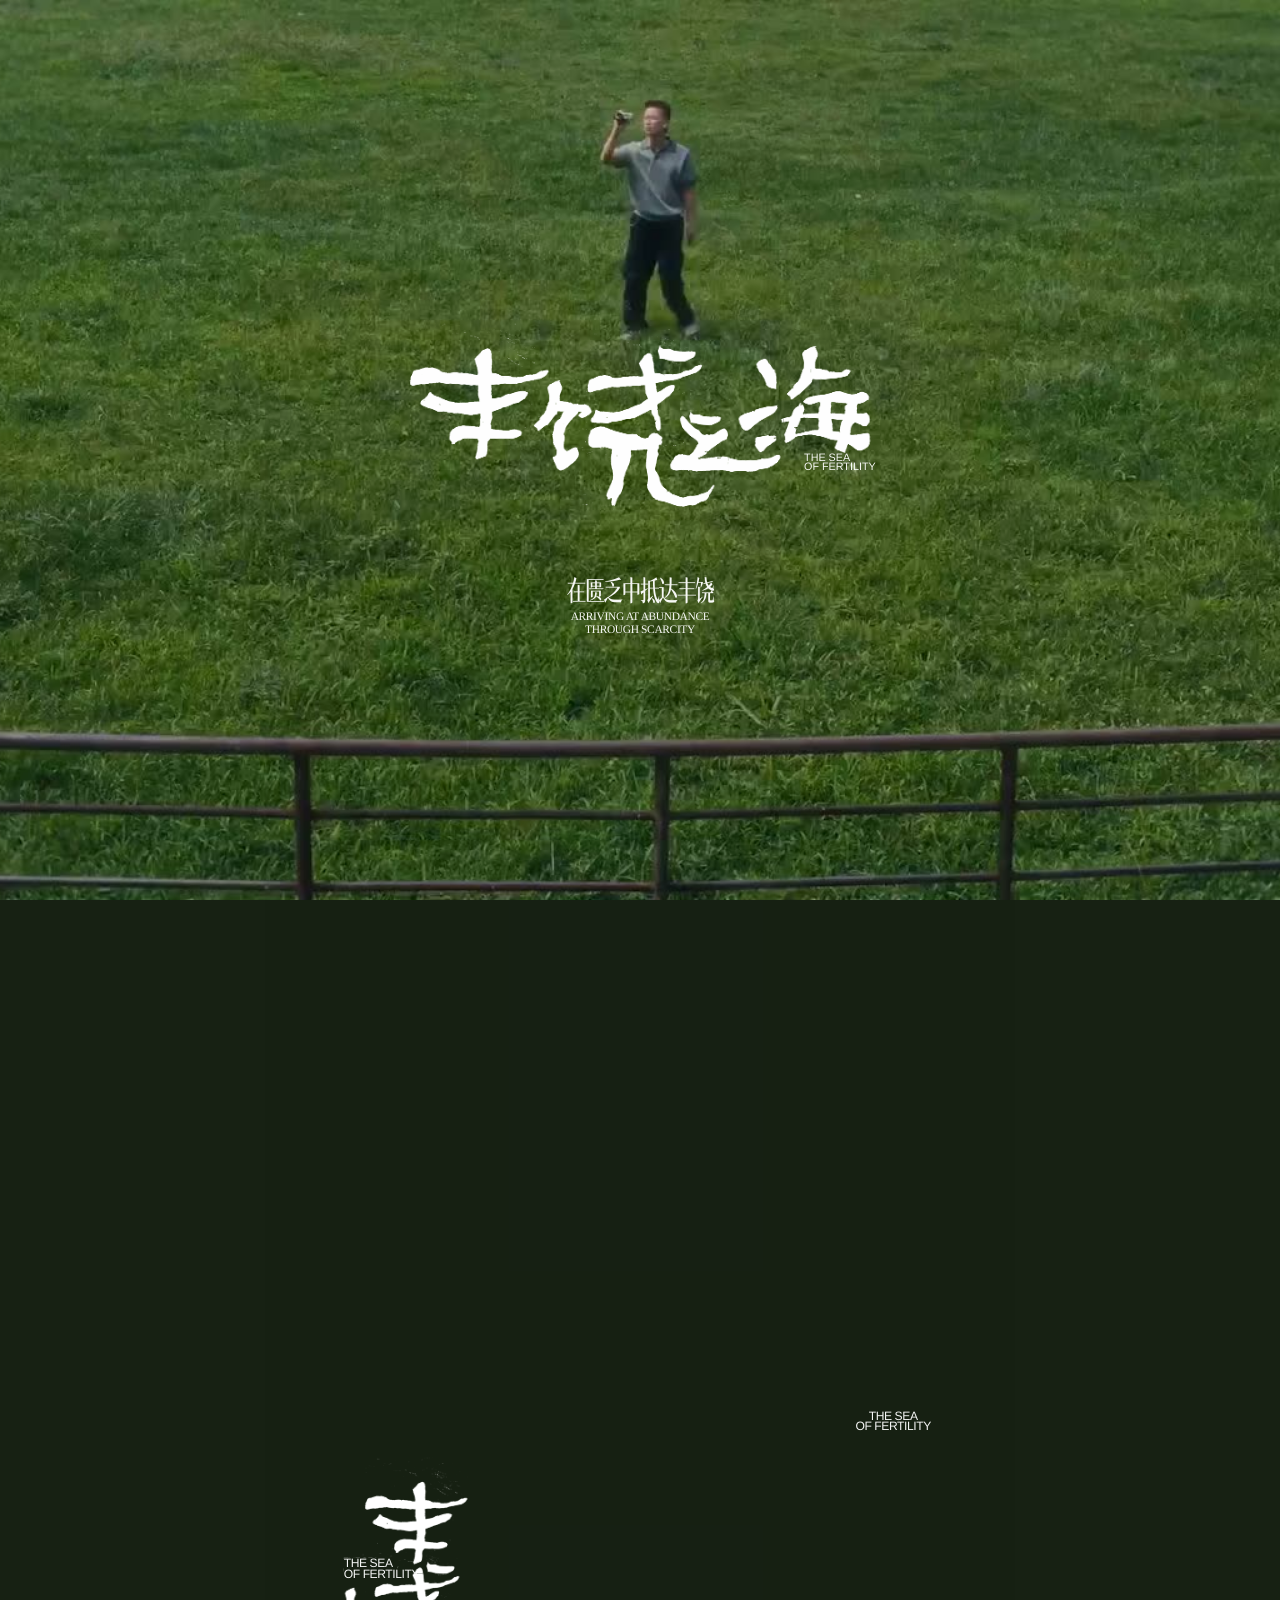
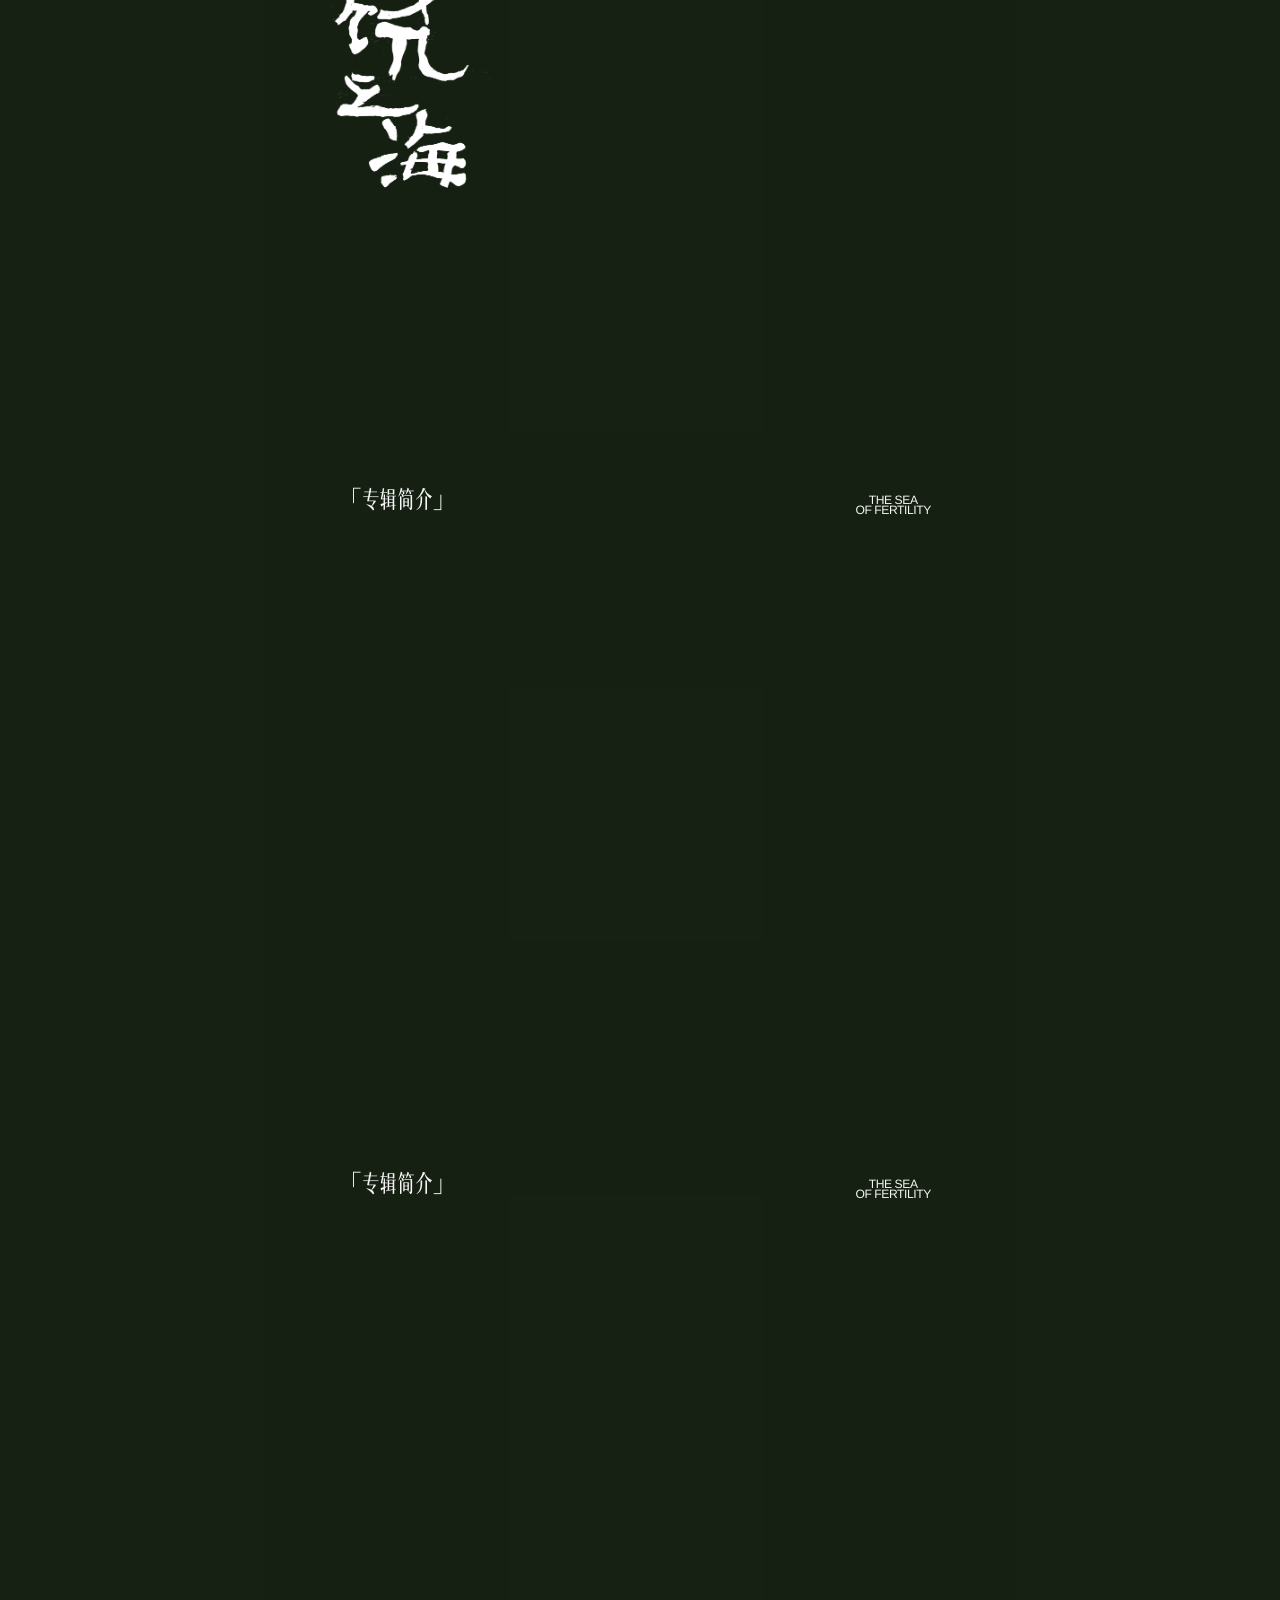
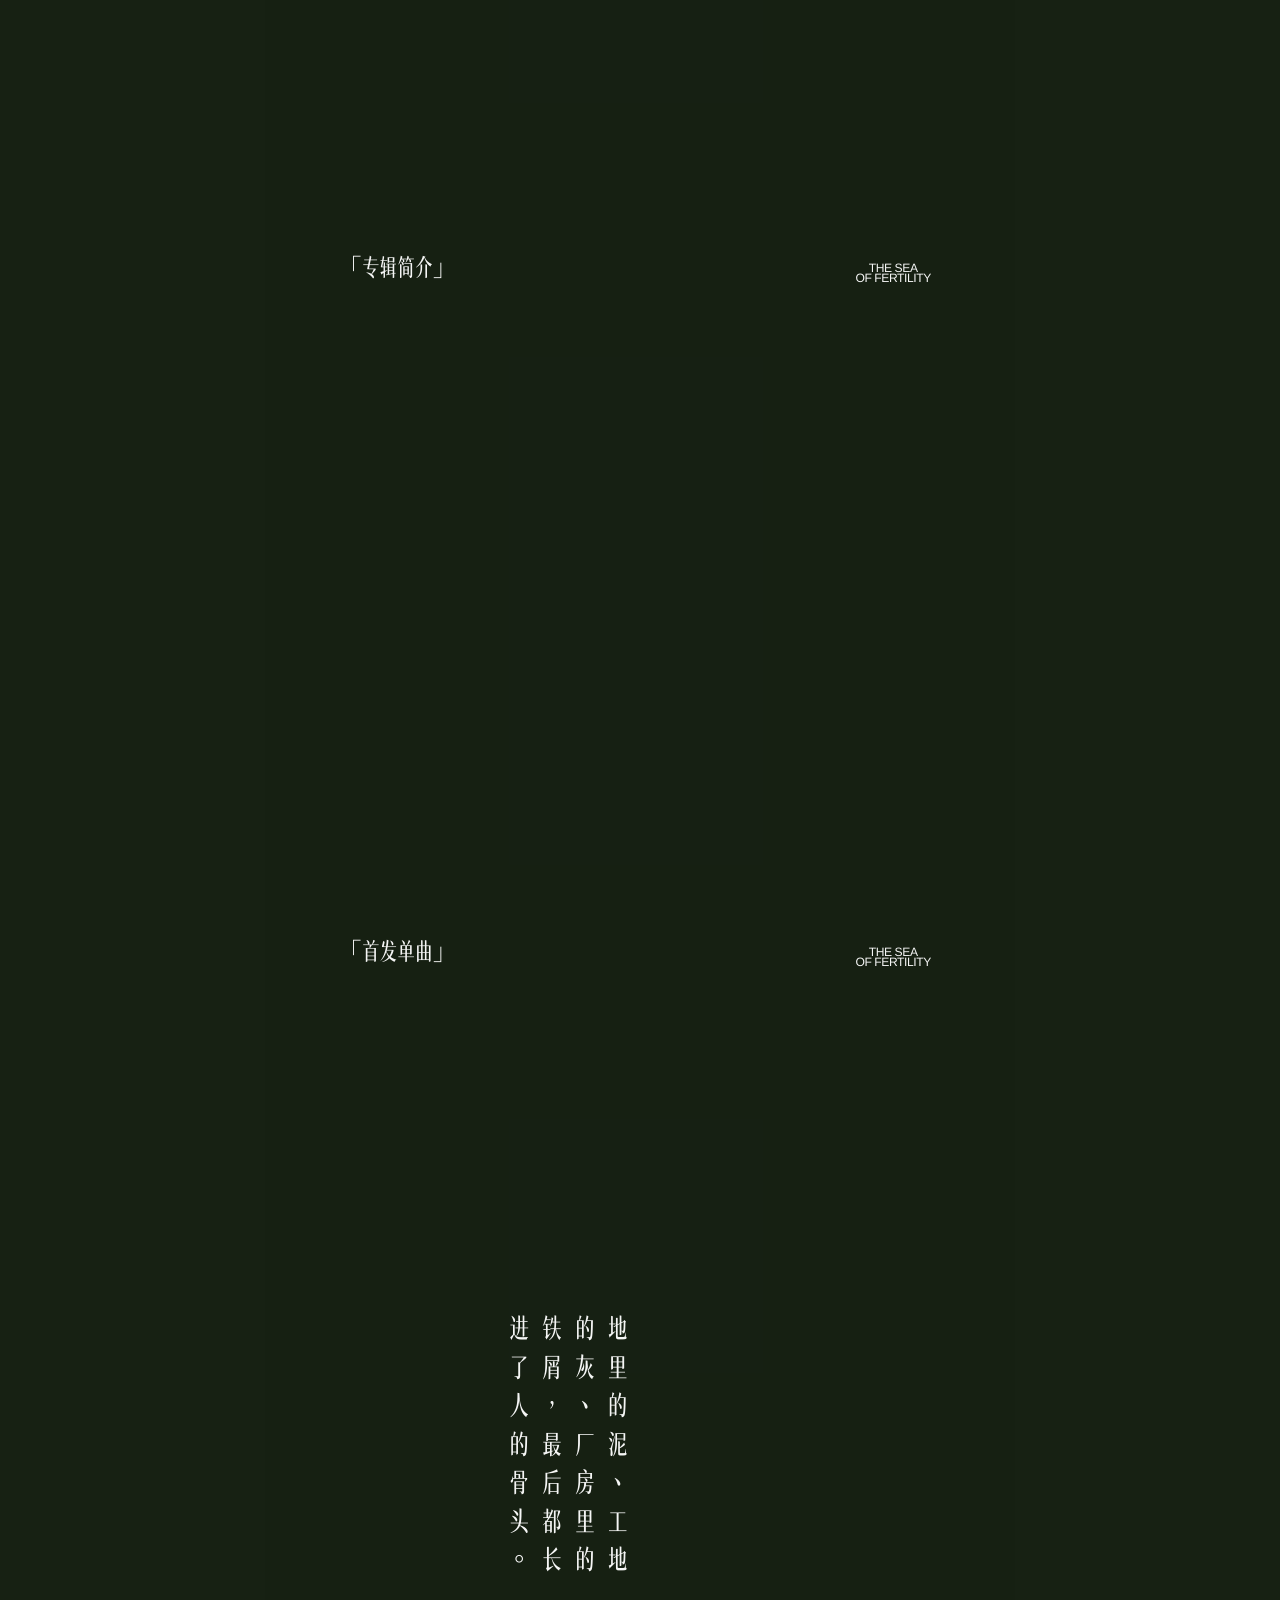
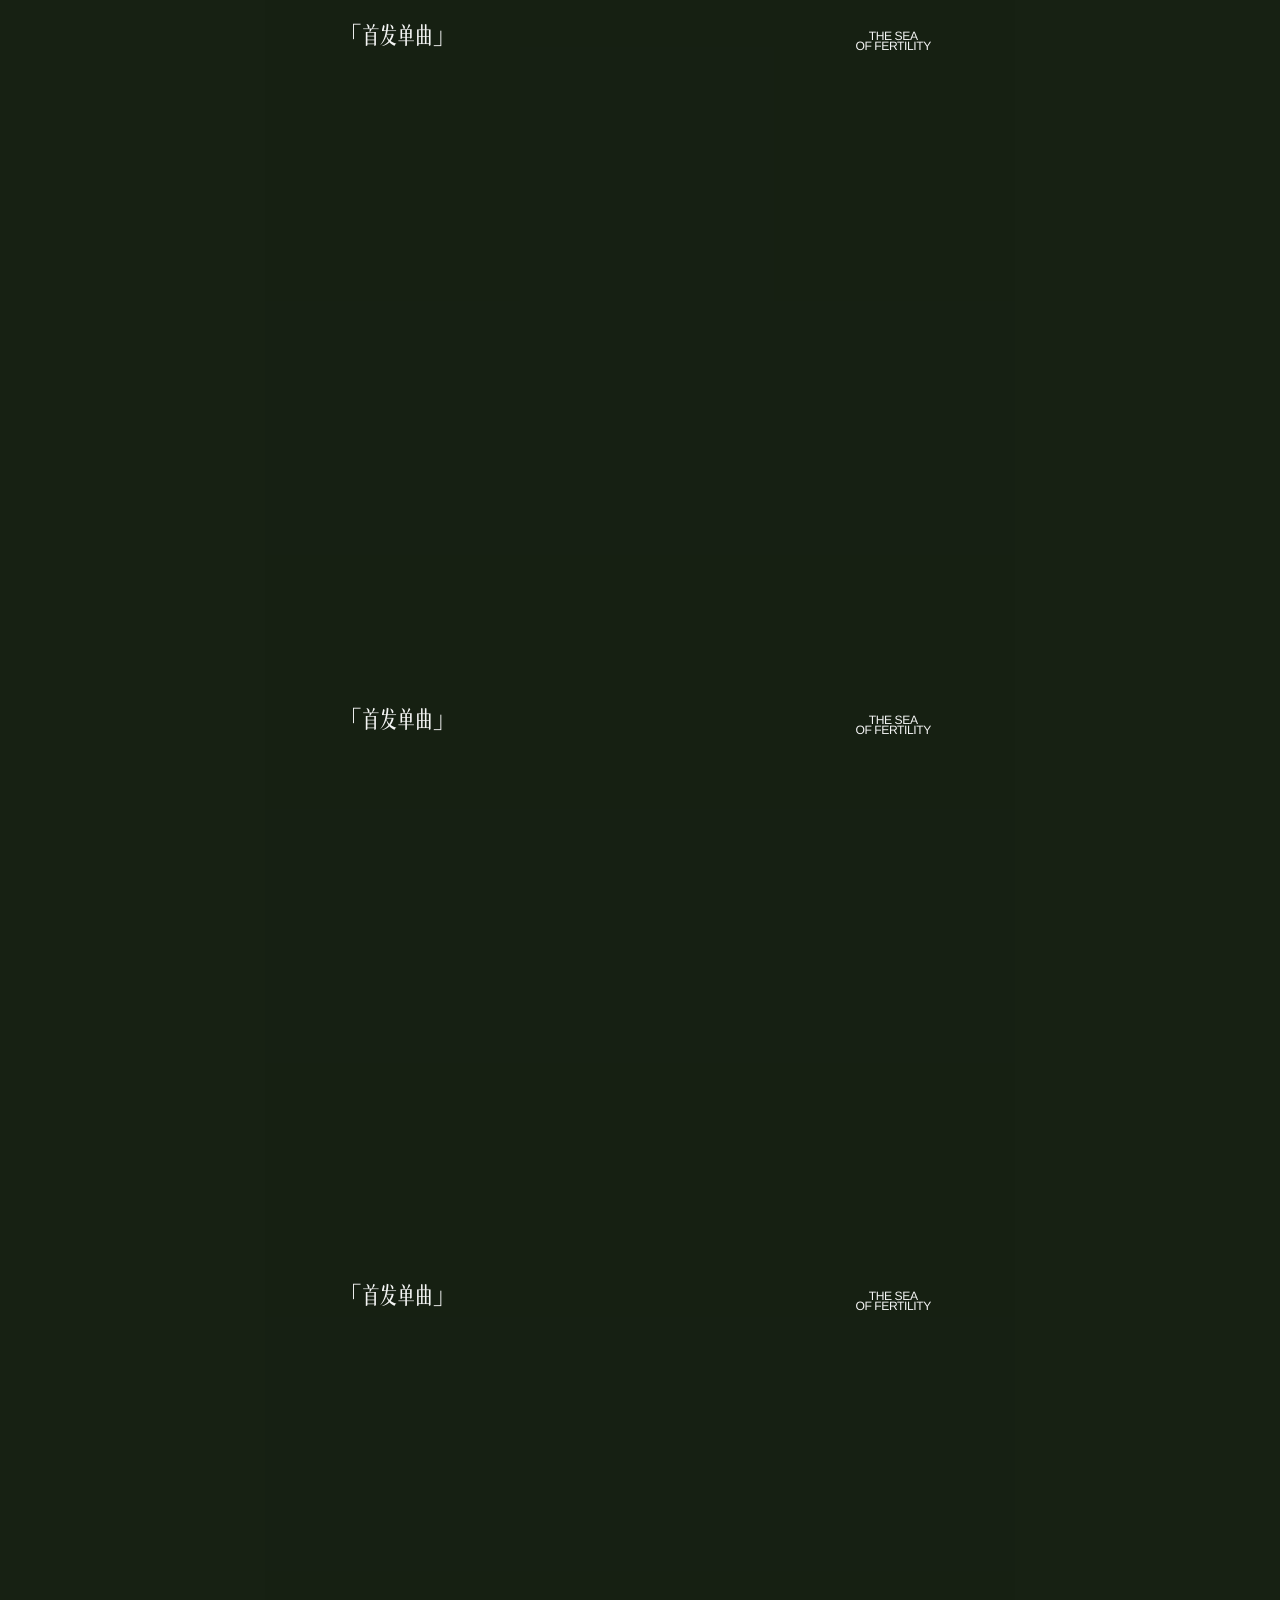
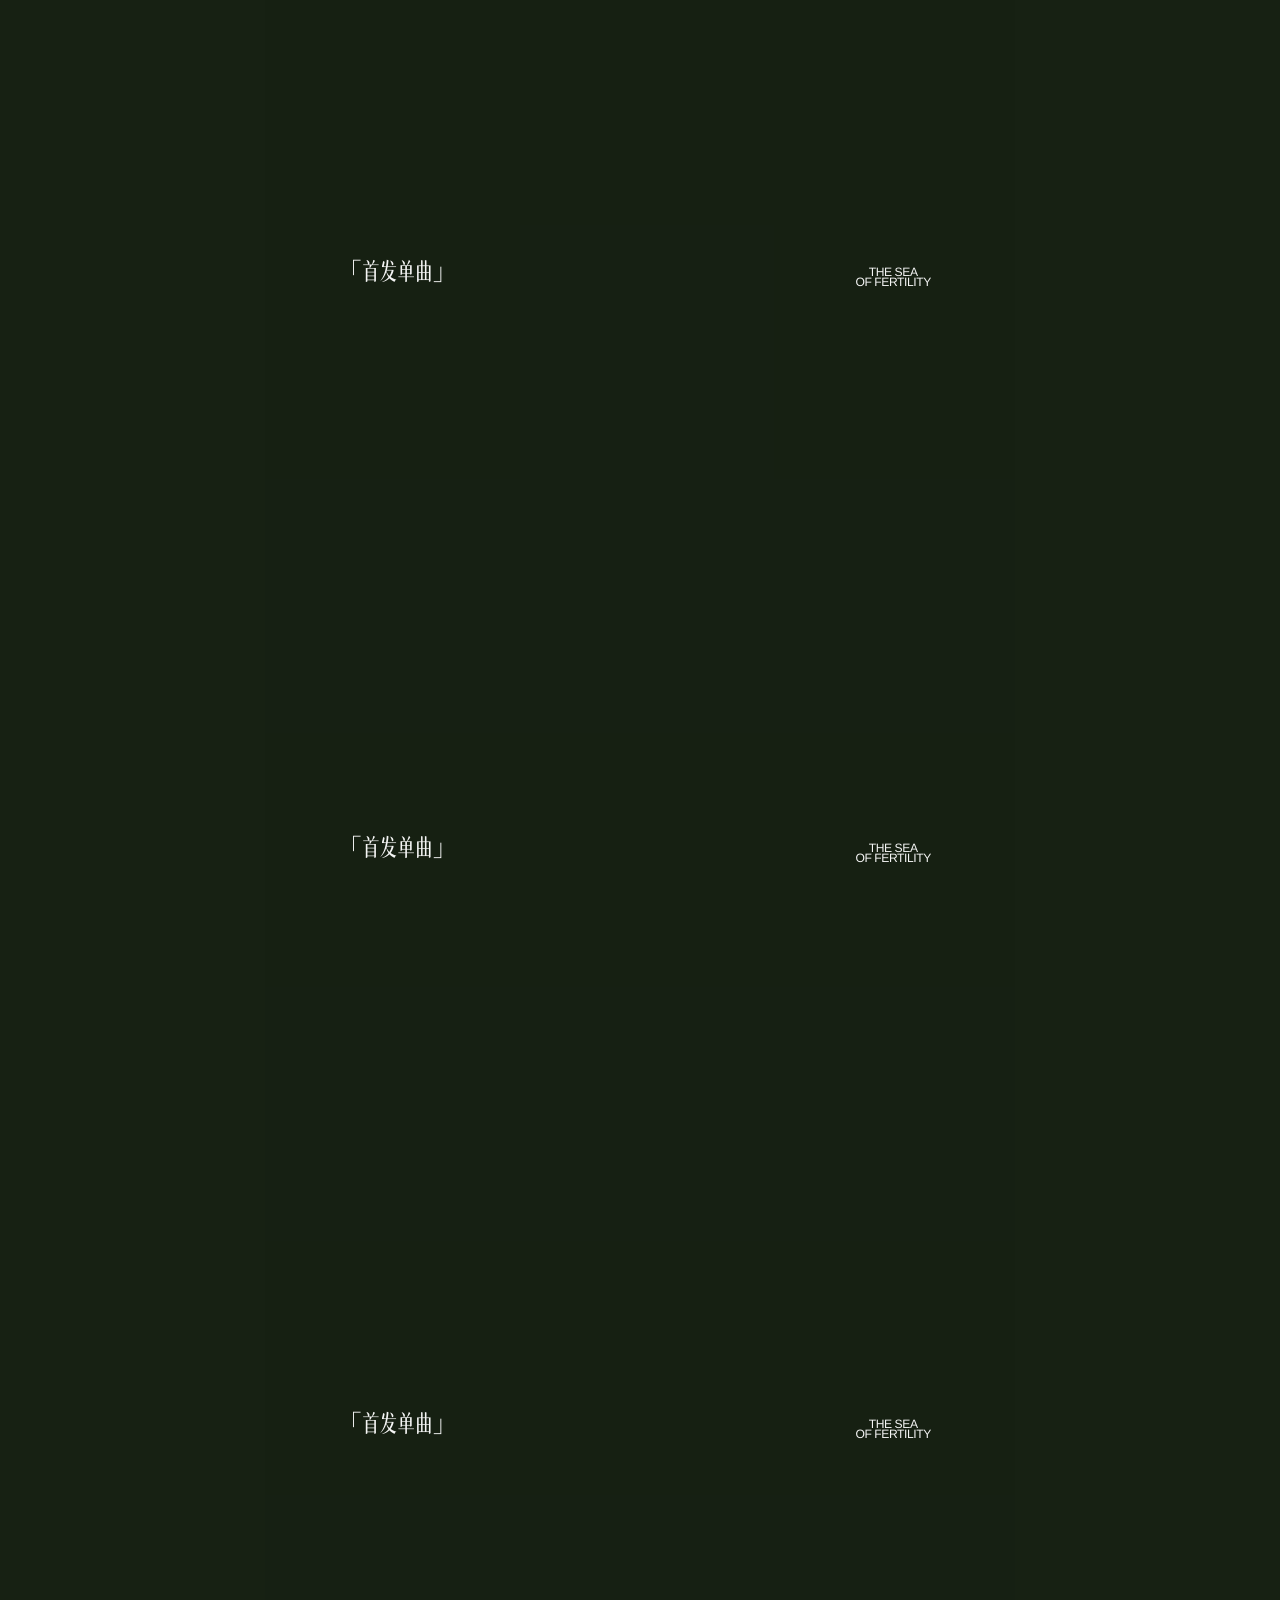
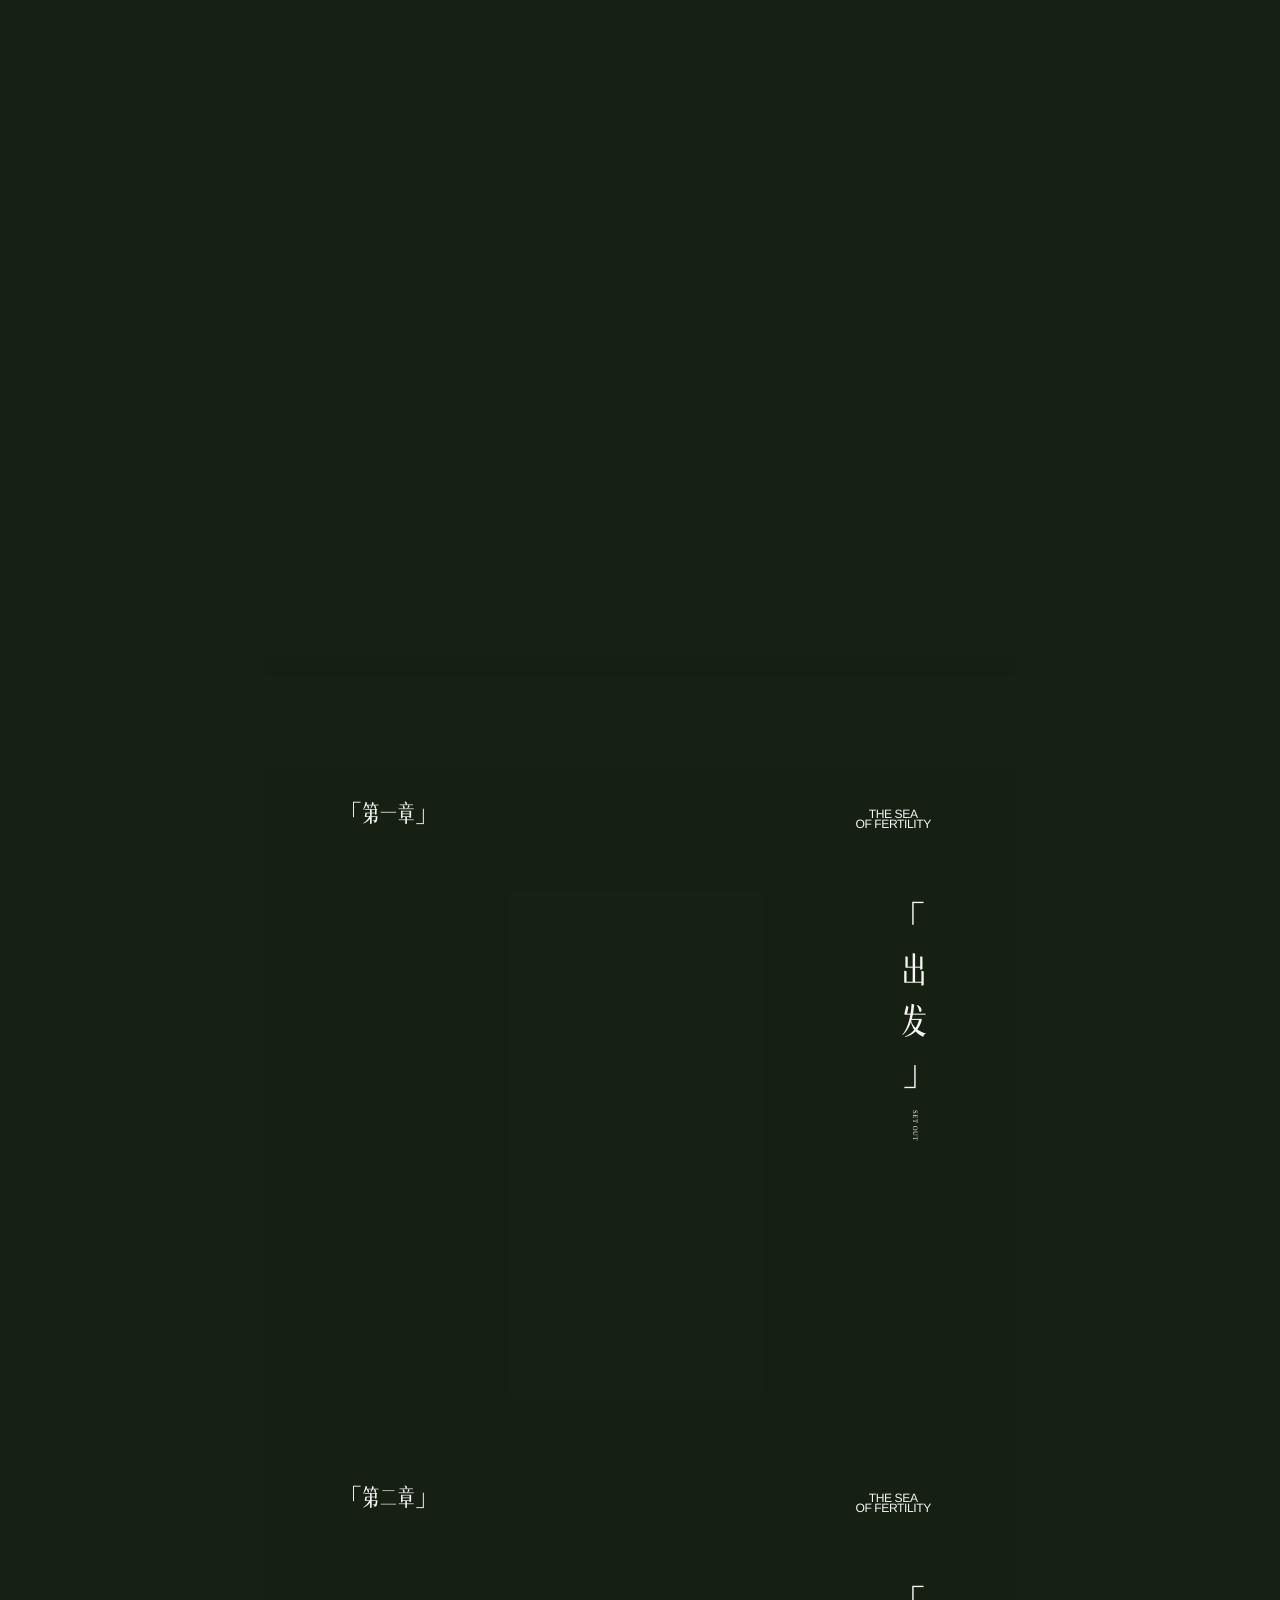
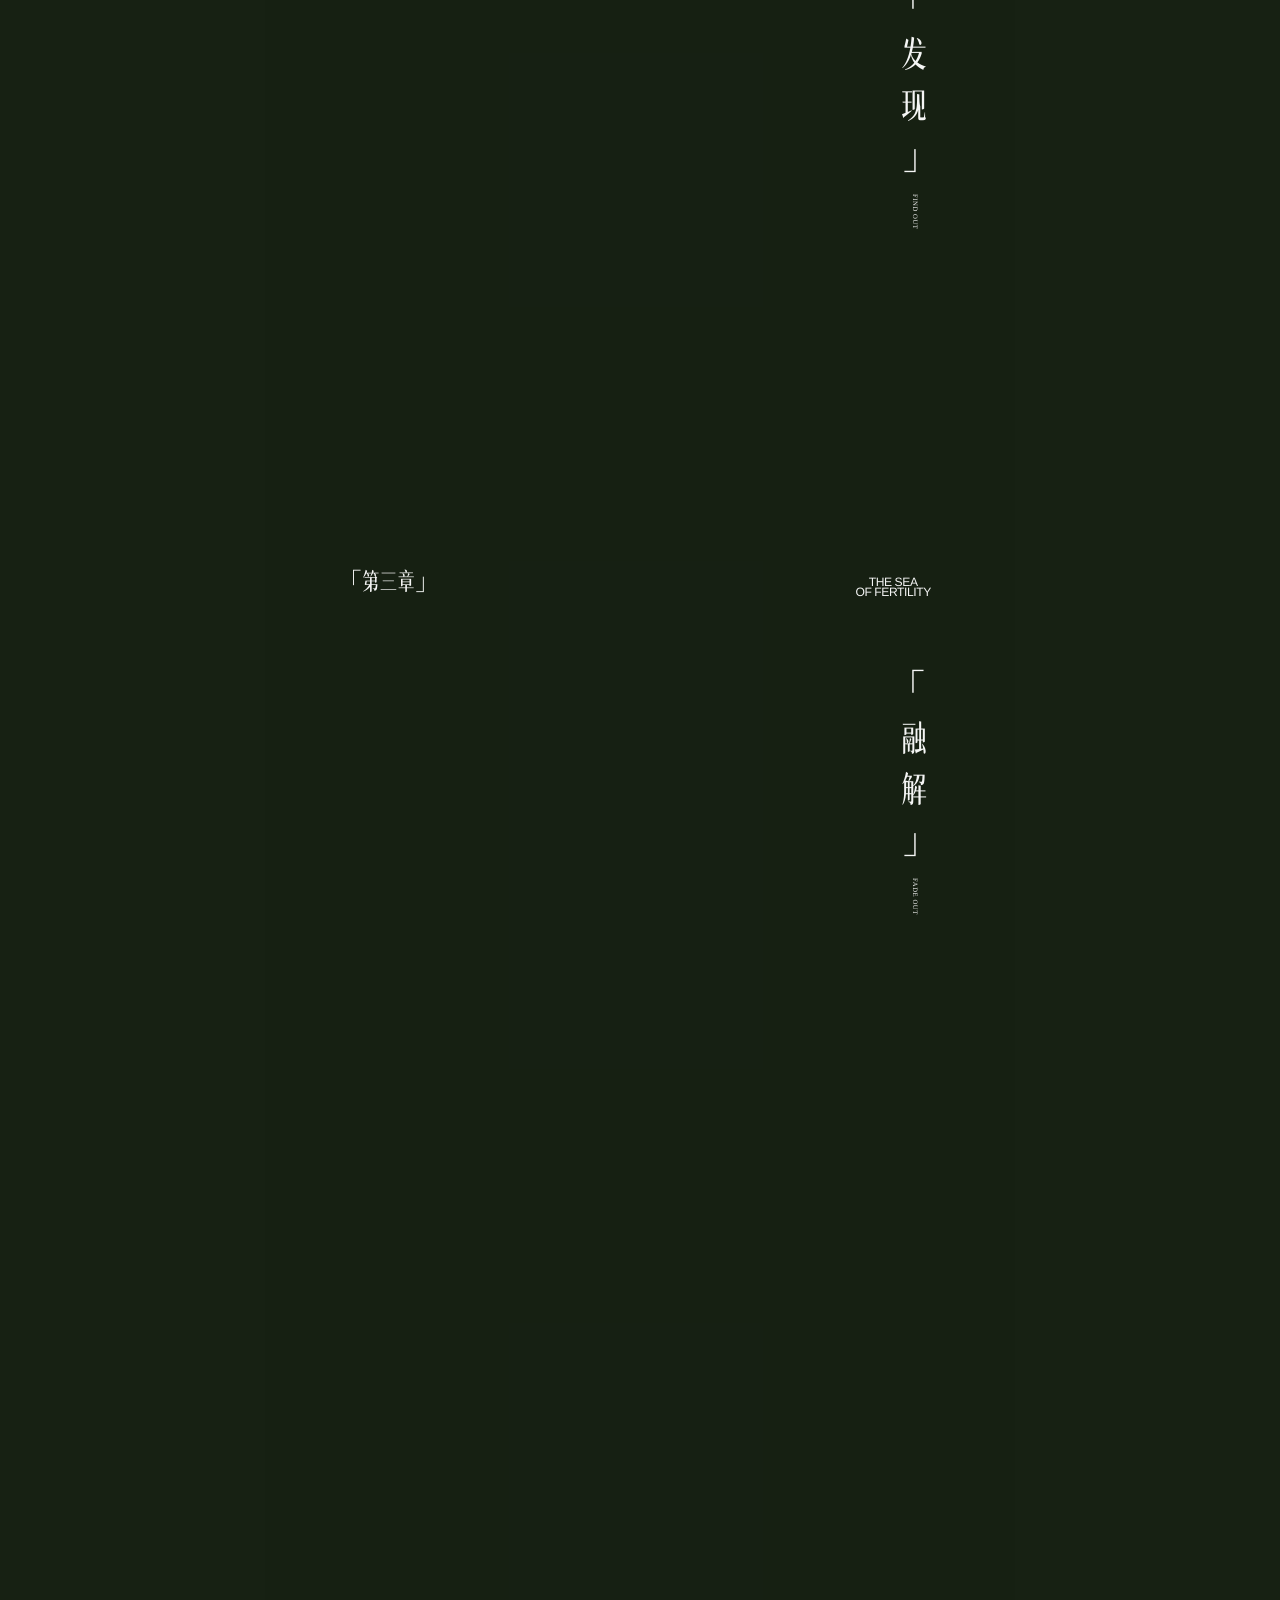
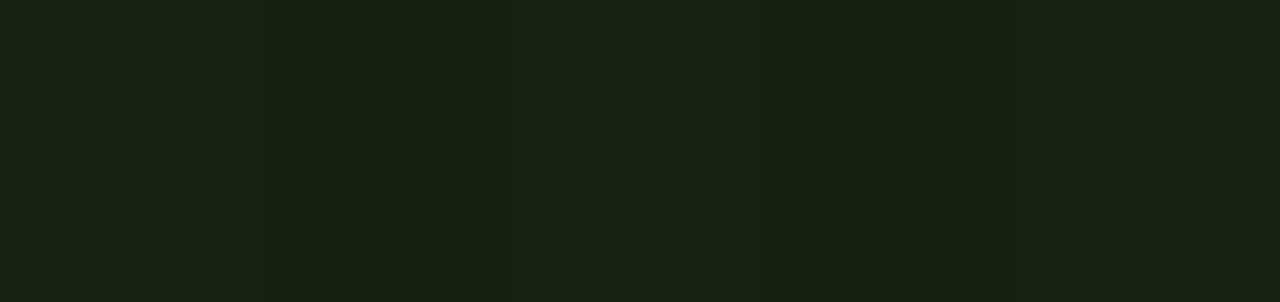
==== commit 26099307: "fix: stabilize scrub state across rapid scroll reversals" ====
--- a/stage-continuous-video15-v1/index.html
+++ b/stage-continuous-video15-v1/index.html
@@ -645,8 +645,31 @@
         if(mediaSyncFrame)return;
         mediaSyncFrame=requestAnimationFrame(()=>{mediaSyncFrame=0;syncMediaState()});
       };
+      let previousScrollY=scrollY;
+      let previousScrollDirection=0;
+      let scrubSettleTimer=0;
+      const settleScrubTimelines=()=>{
+        ScrollTrigger.getAll().forEach(trigger=>trigger.getTween?.()?.progress(1));
+        ScrollTrigger.update();
+      };
+      const stabilizeScrubOnReverse=()=>{
+        const nextScrollY=scrollY;
+        const nextDirection=Math.sign(nextScrollY-previousScrollY);
+        if(nextDirection&&previousScrollDirection&&nextDirection!==previousScrollDirection){
+          settleScrubTimelines();
+        }
+        if(nextDirection)previousScrollDirection=nextDirection;
+        previousScrollY=nextScrollY;
+        clearTimeout(scrubSettleTimer);
+        scrubSettleTimer=setTimeout(settleScrubTimelines,120);
+      };
       addEventListener('scroll',scheduleMediaSync,{passive:true});
-      addEventListener('scrollend',()=>{ScrollTrigger.update();syncMediaState()},{passive:true});
+      addEventListener('scroll',stabilizeScrubOnReverse,{passive:true});
+      addEventListener('scrollend',()=>{
+        clearTimeout(scrubSettleTimer);
+        settleScrubTimelines();
+        syncMediaState();
+      },{passive:true});
 
       const makeStage=(panel,selectors)=>{
         const frame=panel.querySelector('.frame');
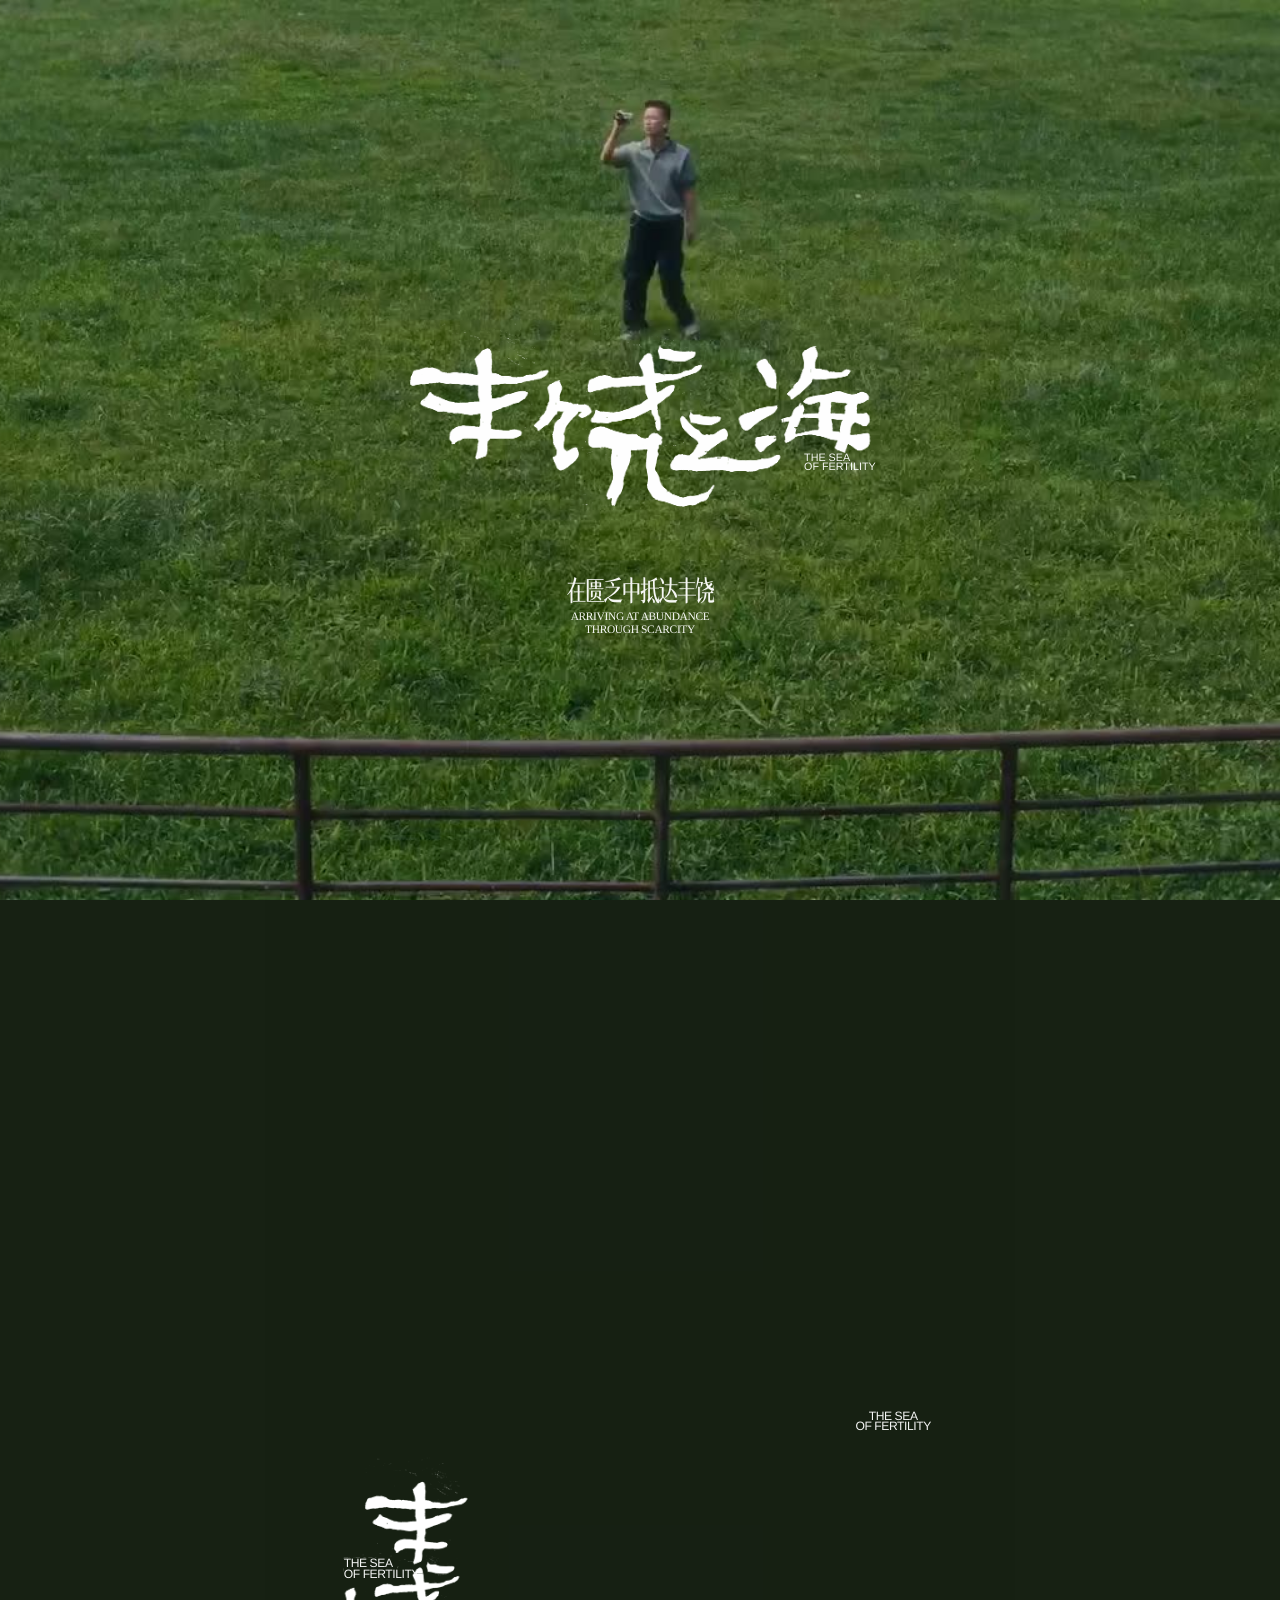
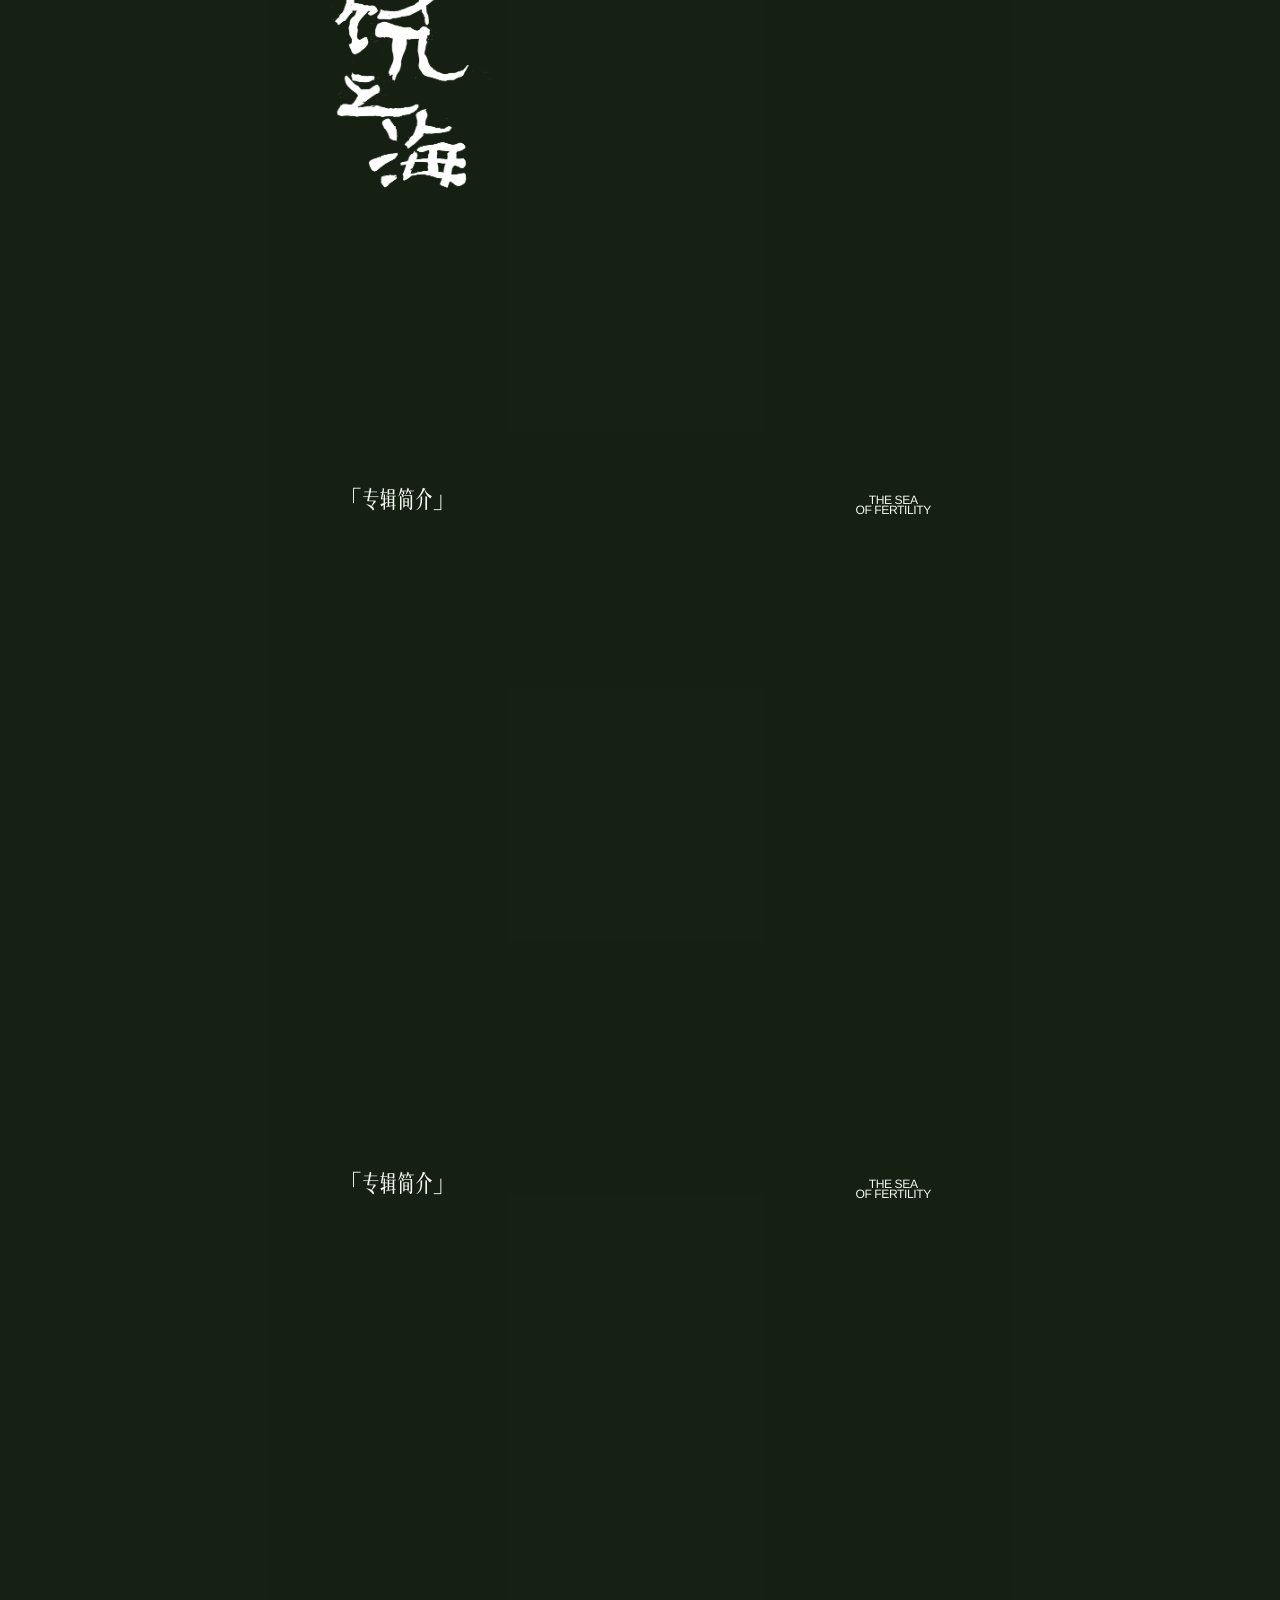
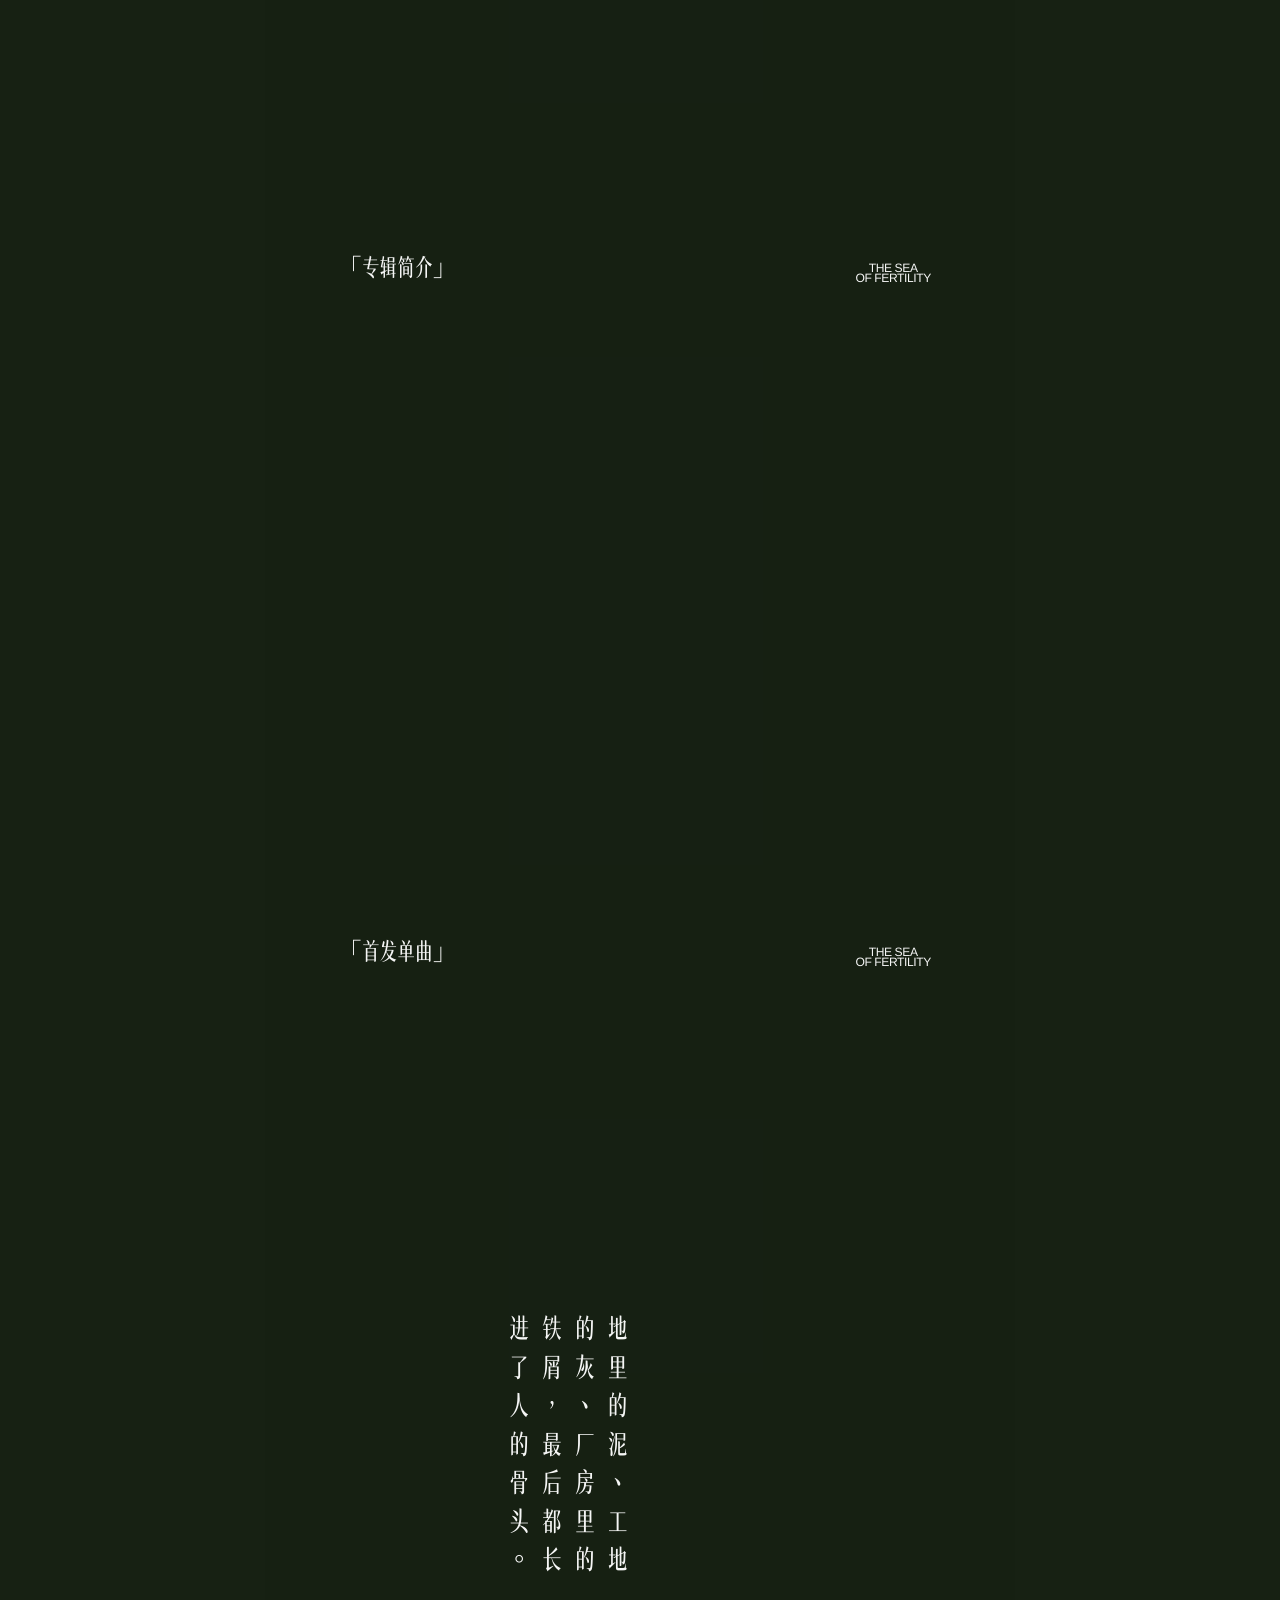
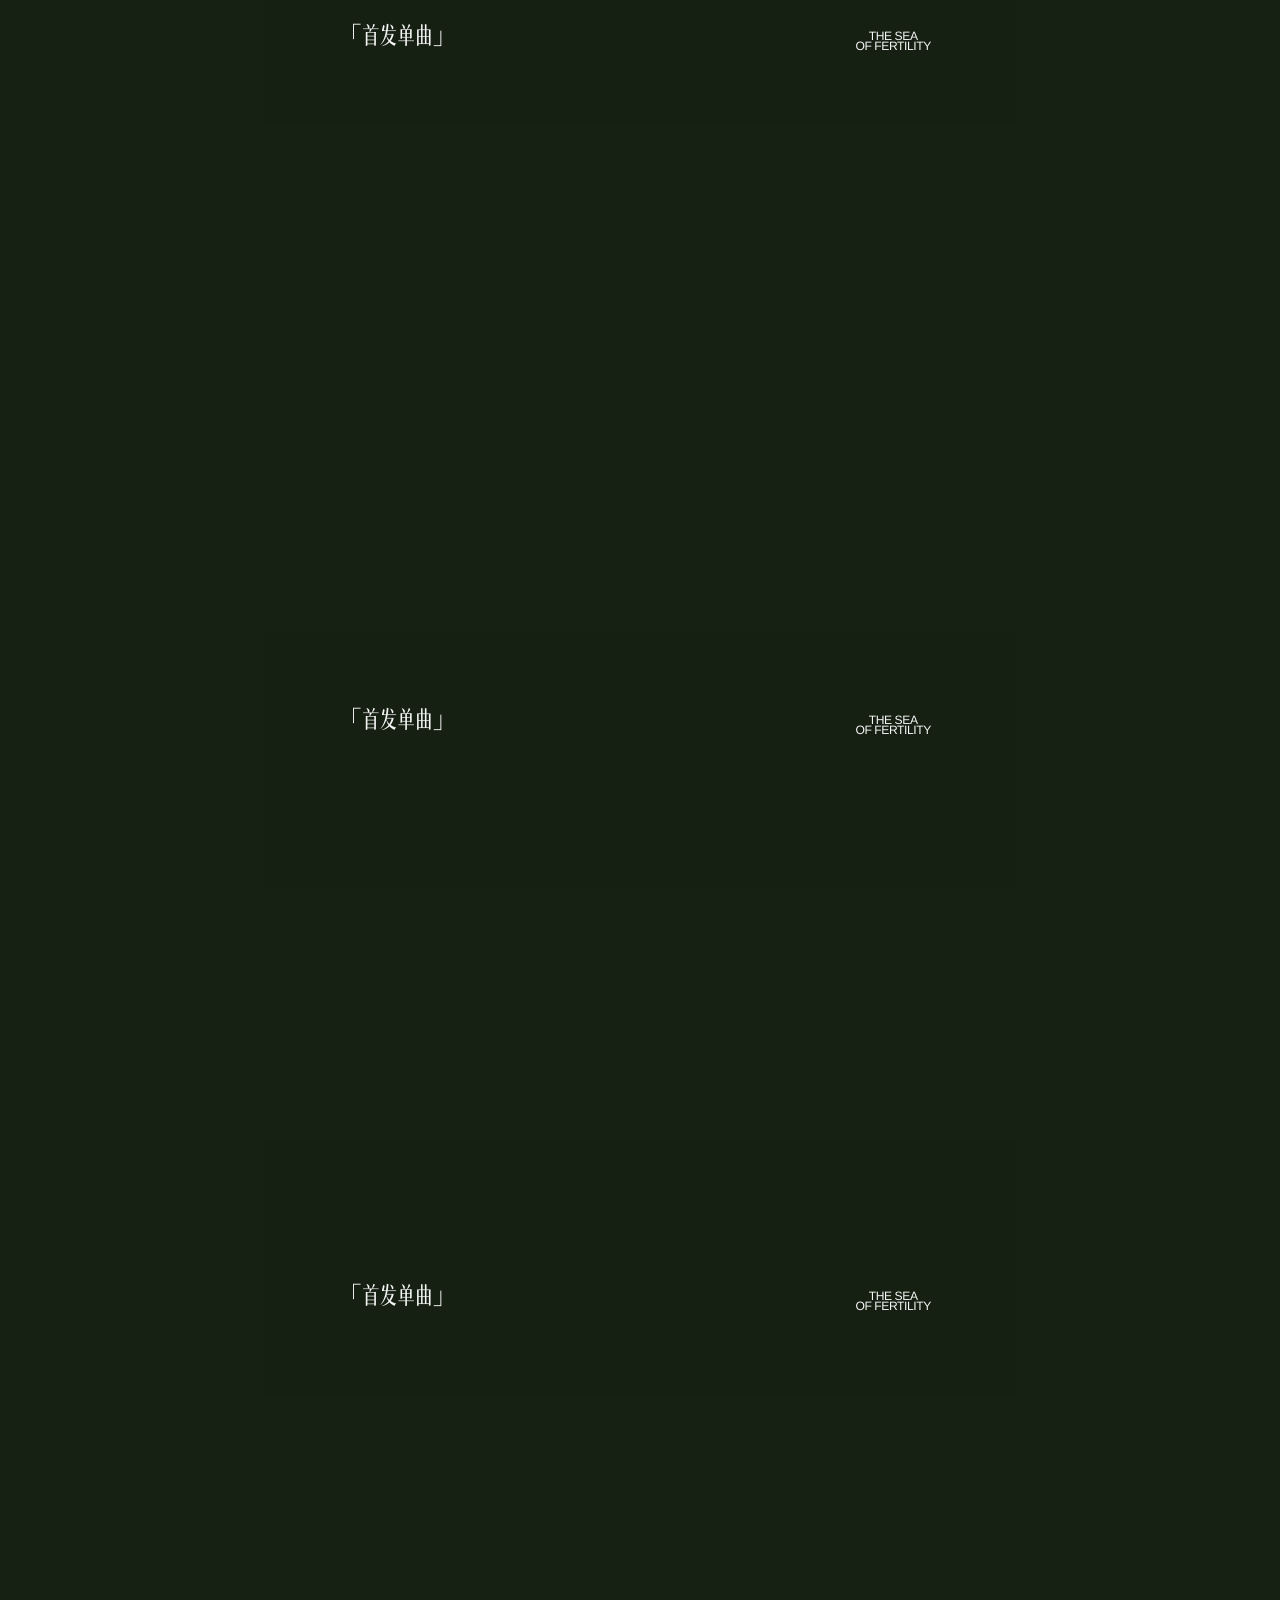
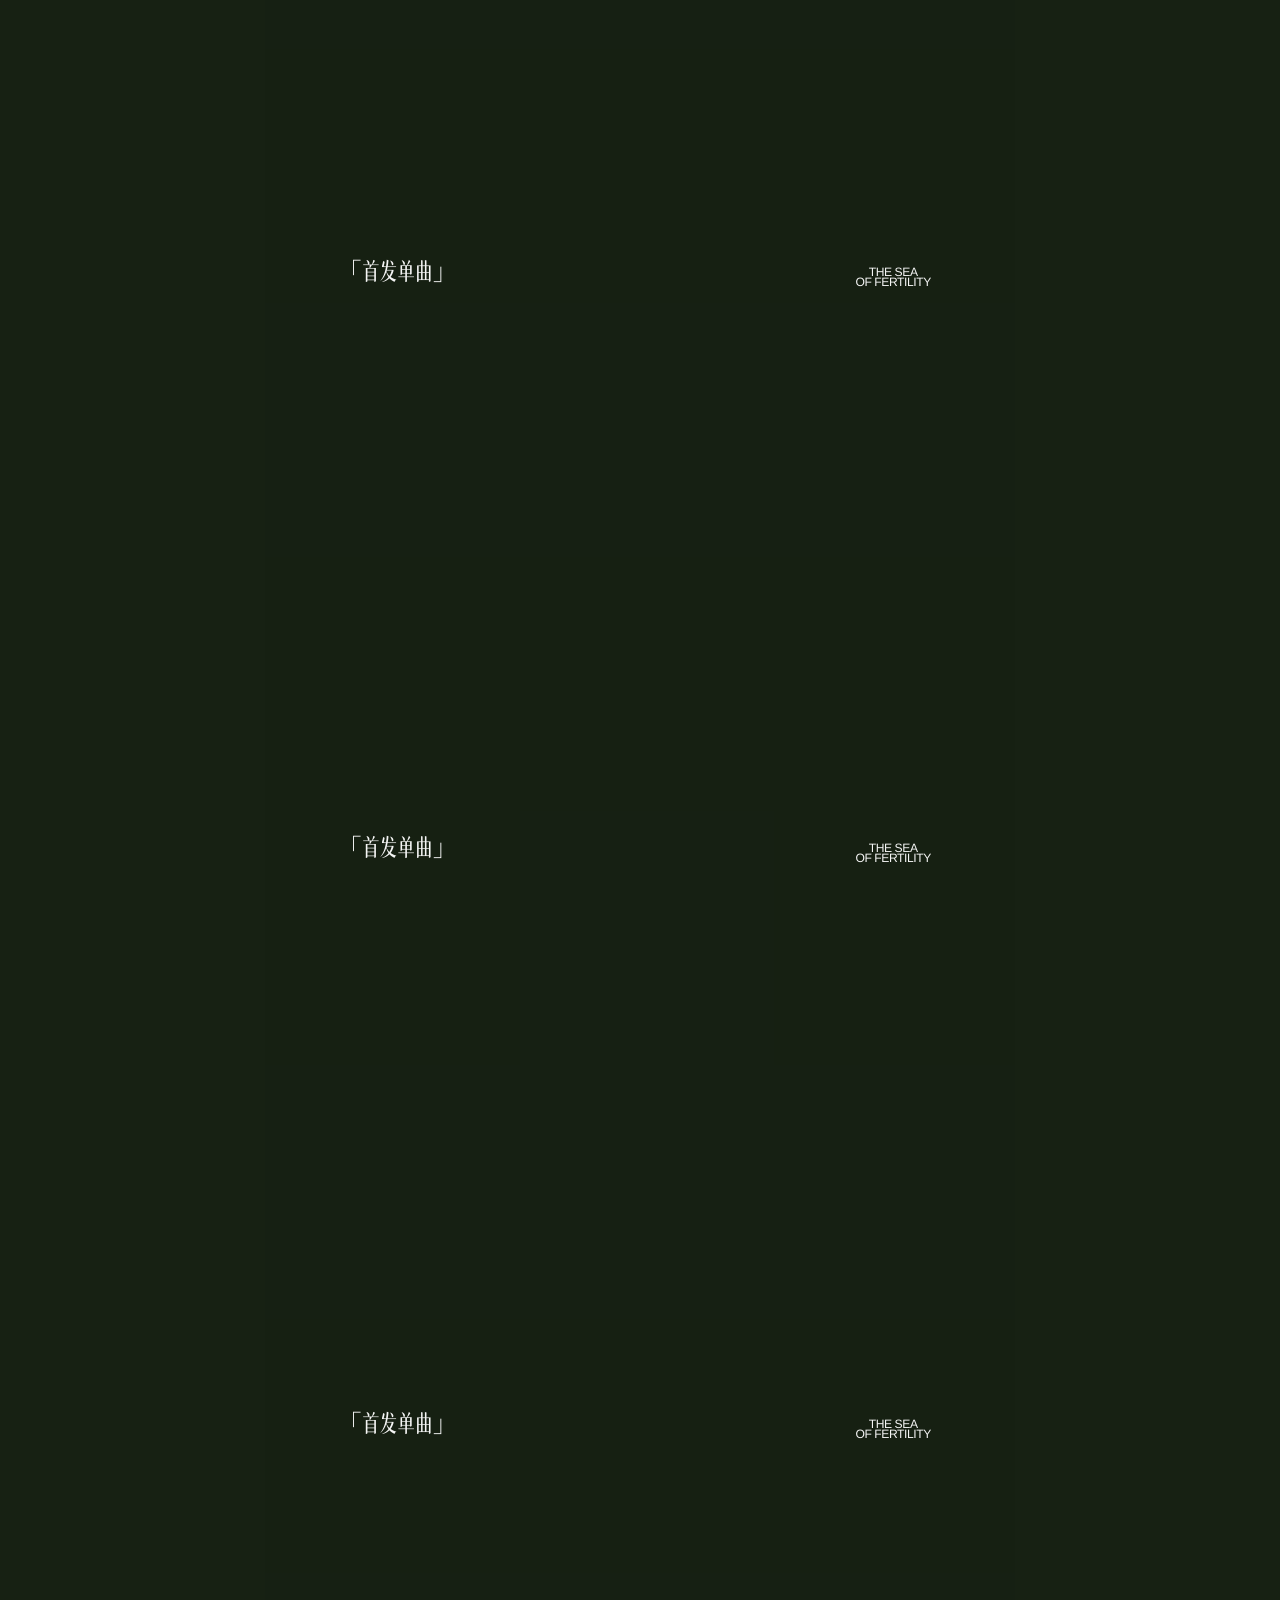
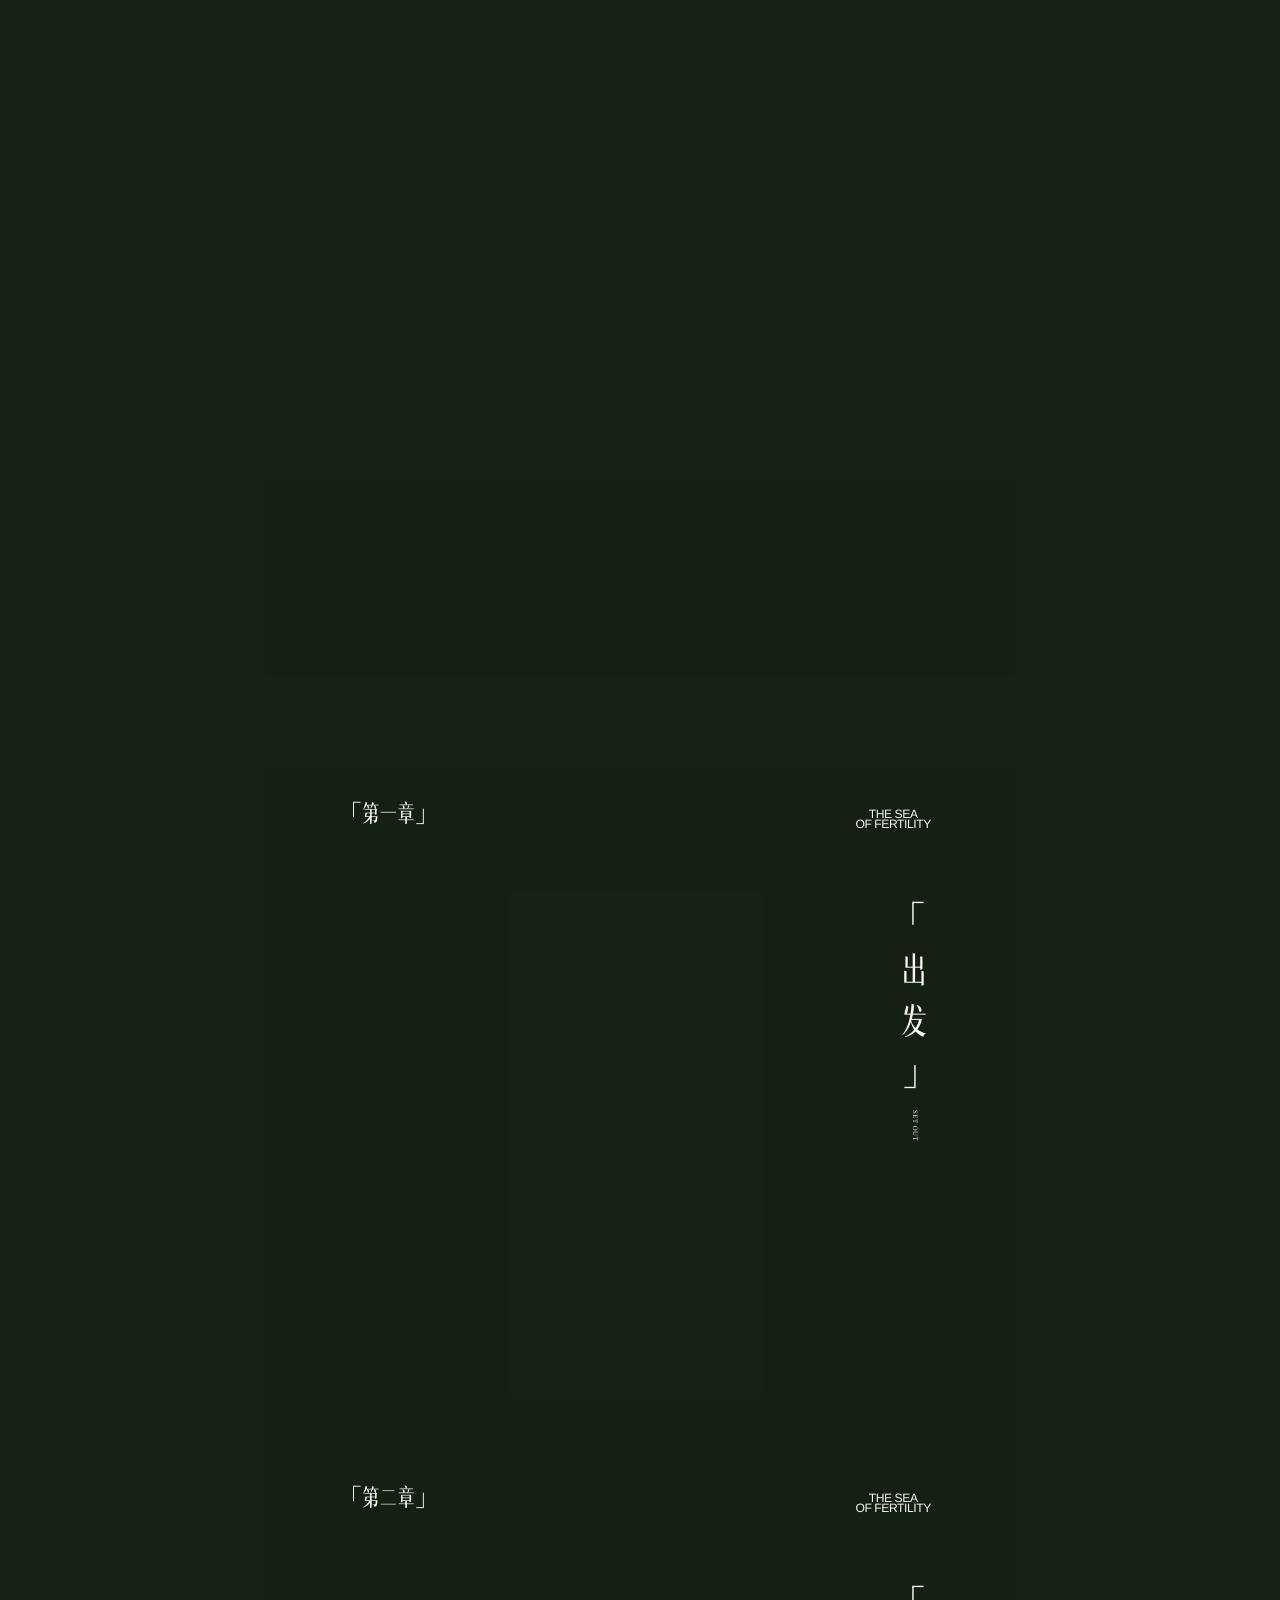
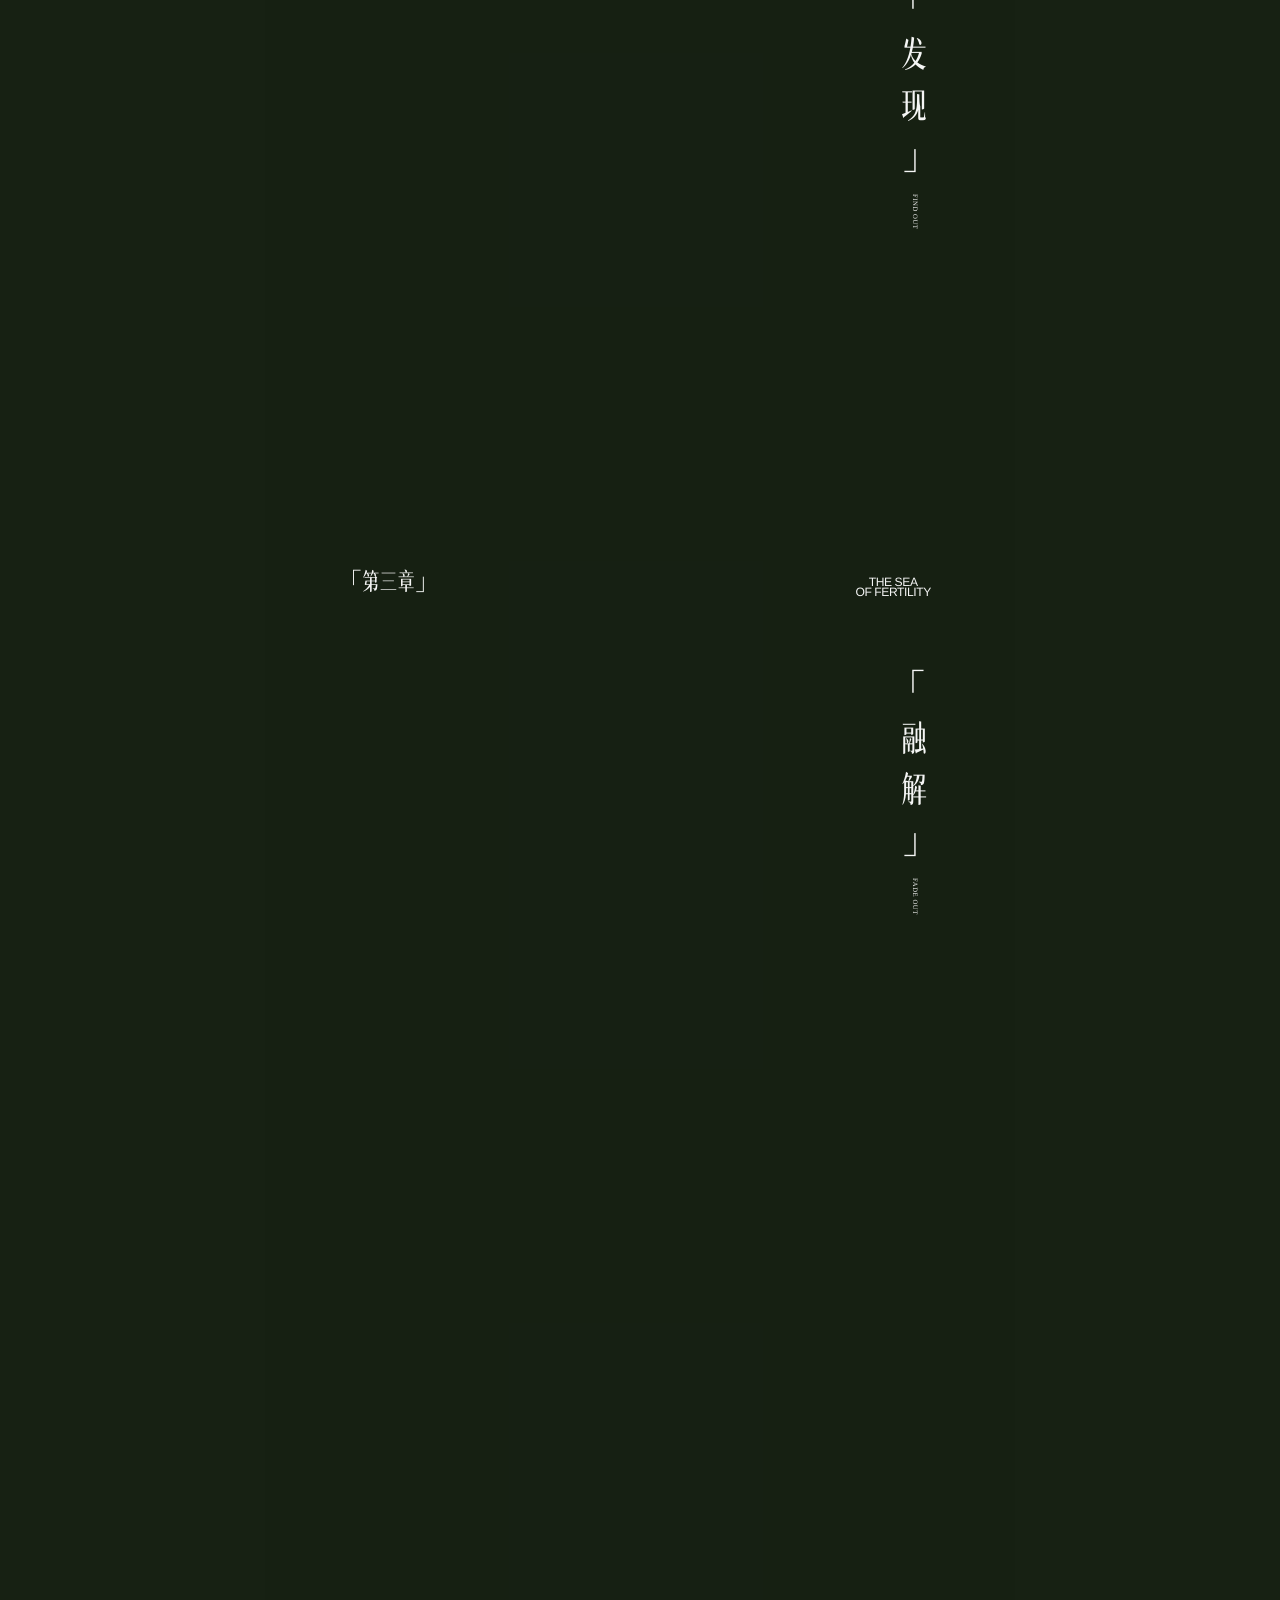
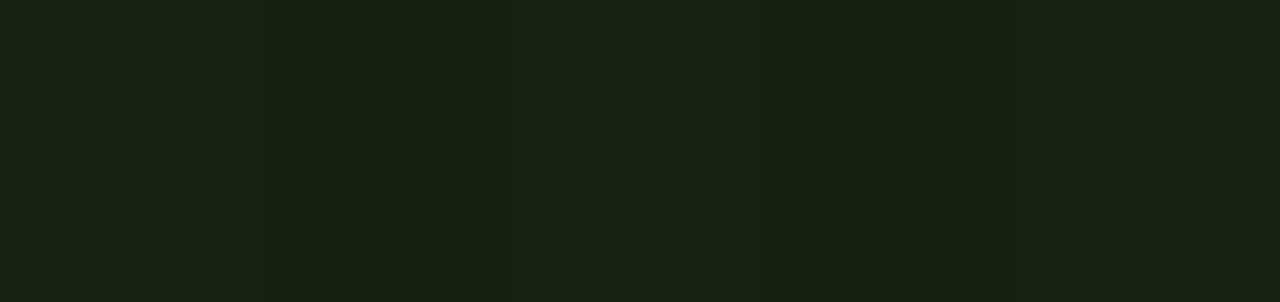
==== commit 083f83ee: "fix: keep reverse scroll motion continuous and isolate hook scenes" ====
--- a/stage-continuous-video15-v1/index.html
+++ b/stage-continuous-video15-v1/index.html
@@ -508,7 +508,7 @@
             endTrigger:nextPanel||panel,
             start:()=>`top ${panelCrossing(panel)}%`,
             end:nextPanel?()=>`top ${panelCrossing(nextPanel)}%`:'bottom bottom',
-            scrub:.34,
+            scrub:.15,
             invalidateOnRefresh:true
           }
         }).to({}, {duration:1});
@@ -621,7 +621,7 @@
           trigger:scenePanels[6],
           start:'top 18%',
           end:'top -2%',
-          scrub:.32,
+          scrub:.16,
           invalidateOnRefresh:true
         }
       }).to({}, {duration:1});
@@ -645,31 +645,8 @@
         if(mediaSyncFrame)return;
         mediaSyncFrame=requestAnimationFrame(()=>{mediaSyncFrame=0;syncMediaState()});
       };
-      let previousScrollY=scrollY;
-      let previousScrollDirection=0;
-      let scrubSettleTimer=0;
-      const settleScrubTimelines=()=>{
-        ScrollTrigger.getAll().forEach(trigger=>trigger.getTween?.()?.progress(1));
-        ScrollTrigger.update();
-      };
-      const stabilizeScrubOnReverse=()=>{
-        const nextScrollY=scrollY;
-        const nextDirection=Math.sign(nextScrollY-previousScrollY);
-        if(nextDirection&&previousScrollDirection&&nextDirection!==previousScrollDirection){
-          settleScrubTimelines();
-        }
-        if(nextDirection)previousScrollDirection=nextDirection;
-        previousScrollY=nextScrollY;
-        clearTimeout(scrubSettleTimer);
-        scrubSettleTimer=setTimeout(settleScrubTimelines,120);
-      };
       addEventListener('scroll',scheduleMediaSync,{passive:true});
-      addEventListener('scroll',stabilizeScrubOnReverse,{passive:true});
-      addEventListener('scrollend',()=>{
-        clearTimeout(scrubSettleTimer);
-        settleScrubTimelines();
-        syncMediaState();
-      },{passive:true});
+      addEventListener('scrollend',()=>{ScrollTrigger.update();syncMediaState()},{passive:true});
 
       const makeStage=(panel,selectors)=>{
         const frame=panel.querySelector('.frame');
@@ -836,7 +813,7 @@
             trigger:panel,
             start:()=>`top ${panelCrossing(panel)}%`,
             end:'bottom bottom',
-            scrub:.34,
+            scrub:.15,
             invalidateOnRefresh:true
           }
         }).to({}, {duration:1}):makeScrollTimeline(panel);
@@ -978,7 +955,8 @@
         });
         scene.append(cycle);
         frame.append(scene);
-        return {frame,typedWords,dyd,cycle};
+        gsap.set(scene,{opacity:0});
+        return {frame,scene,typedWords,dyd,cycle};
       };
       hookConfigs.forEach(config=>{
         const state=makeHookScene(config.panel,config.label,config.flashWords);
@@ -988,10 +966,12 @@
             endTrigger:config.next,
             start:()=>`top ${panelCrossing(config.panel)}%`,
             end:()=>`top ${panelCrossing(config.next)}%`,
-            scrub:.28,
+            scrub:.14,
             invalidateOnRefresh:true
           }
         }).to({}, {duration:1});
+        tl.fromTo(state.scene,{opacity:0},{opacity:1,duration:.055,ease:'power1.out'},0)
+          .to(state.scene,{opacity:0,duration:.055,ease:'power1.in'},.945);
         state.typedWords.forEach((word,wordIndex)=>{
           const glyphs=[...word.children];
           const start=.035+wordIndex*.055;
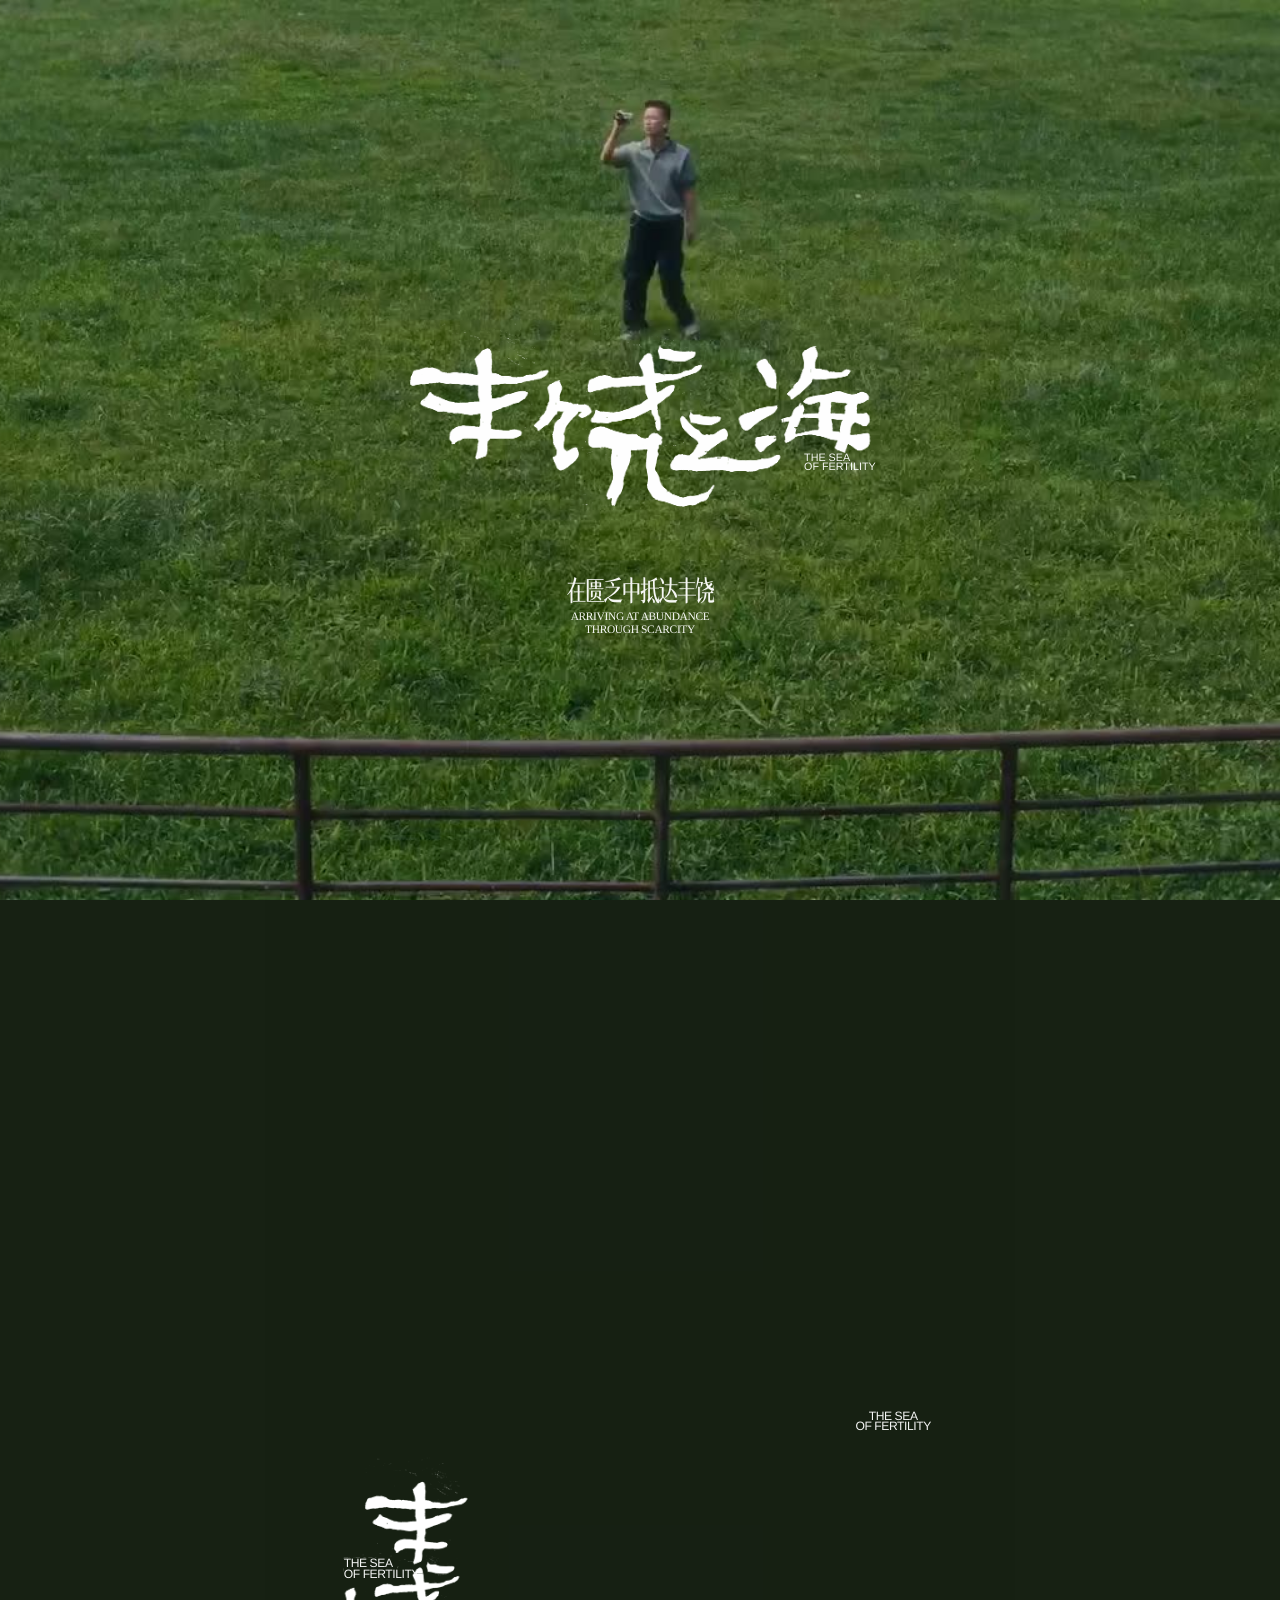
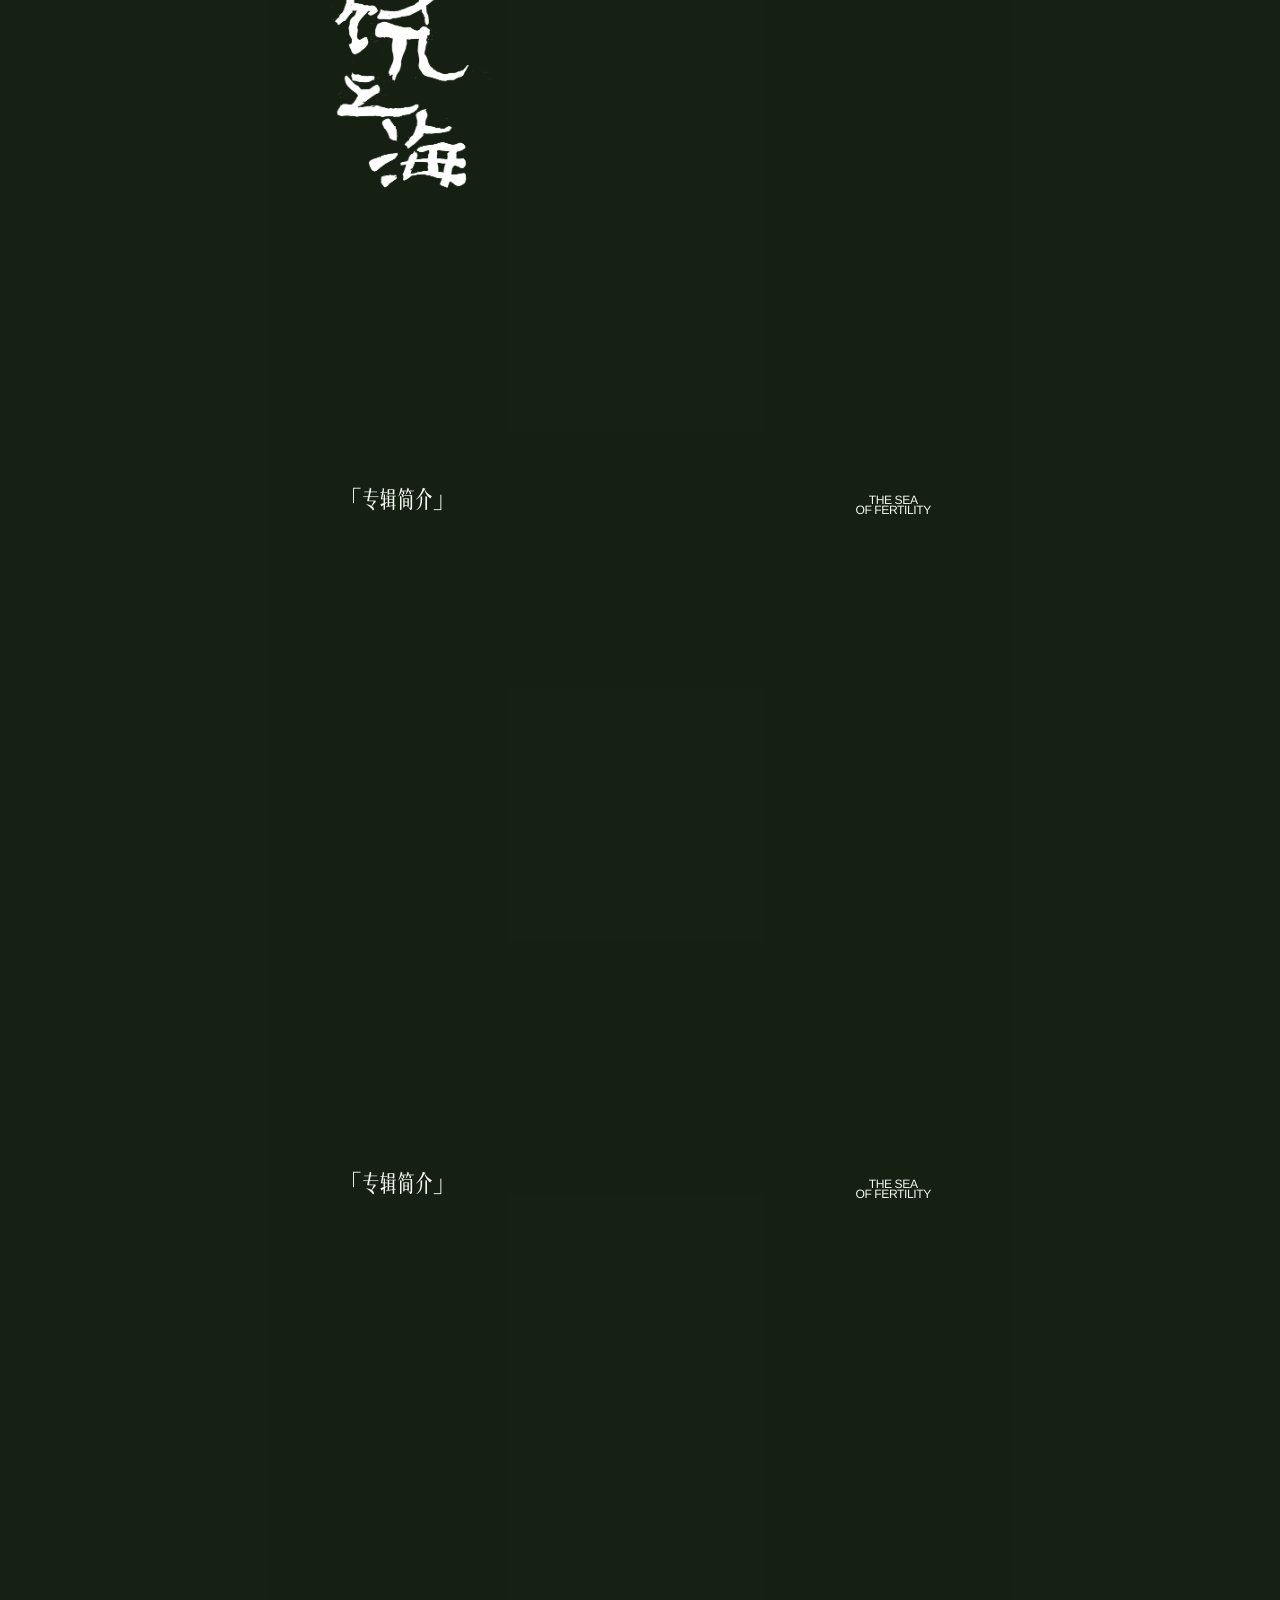
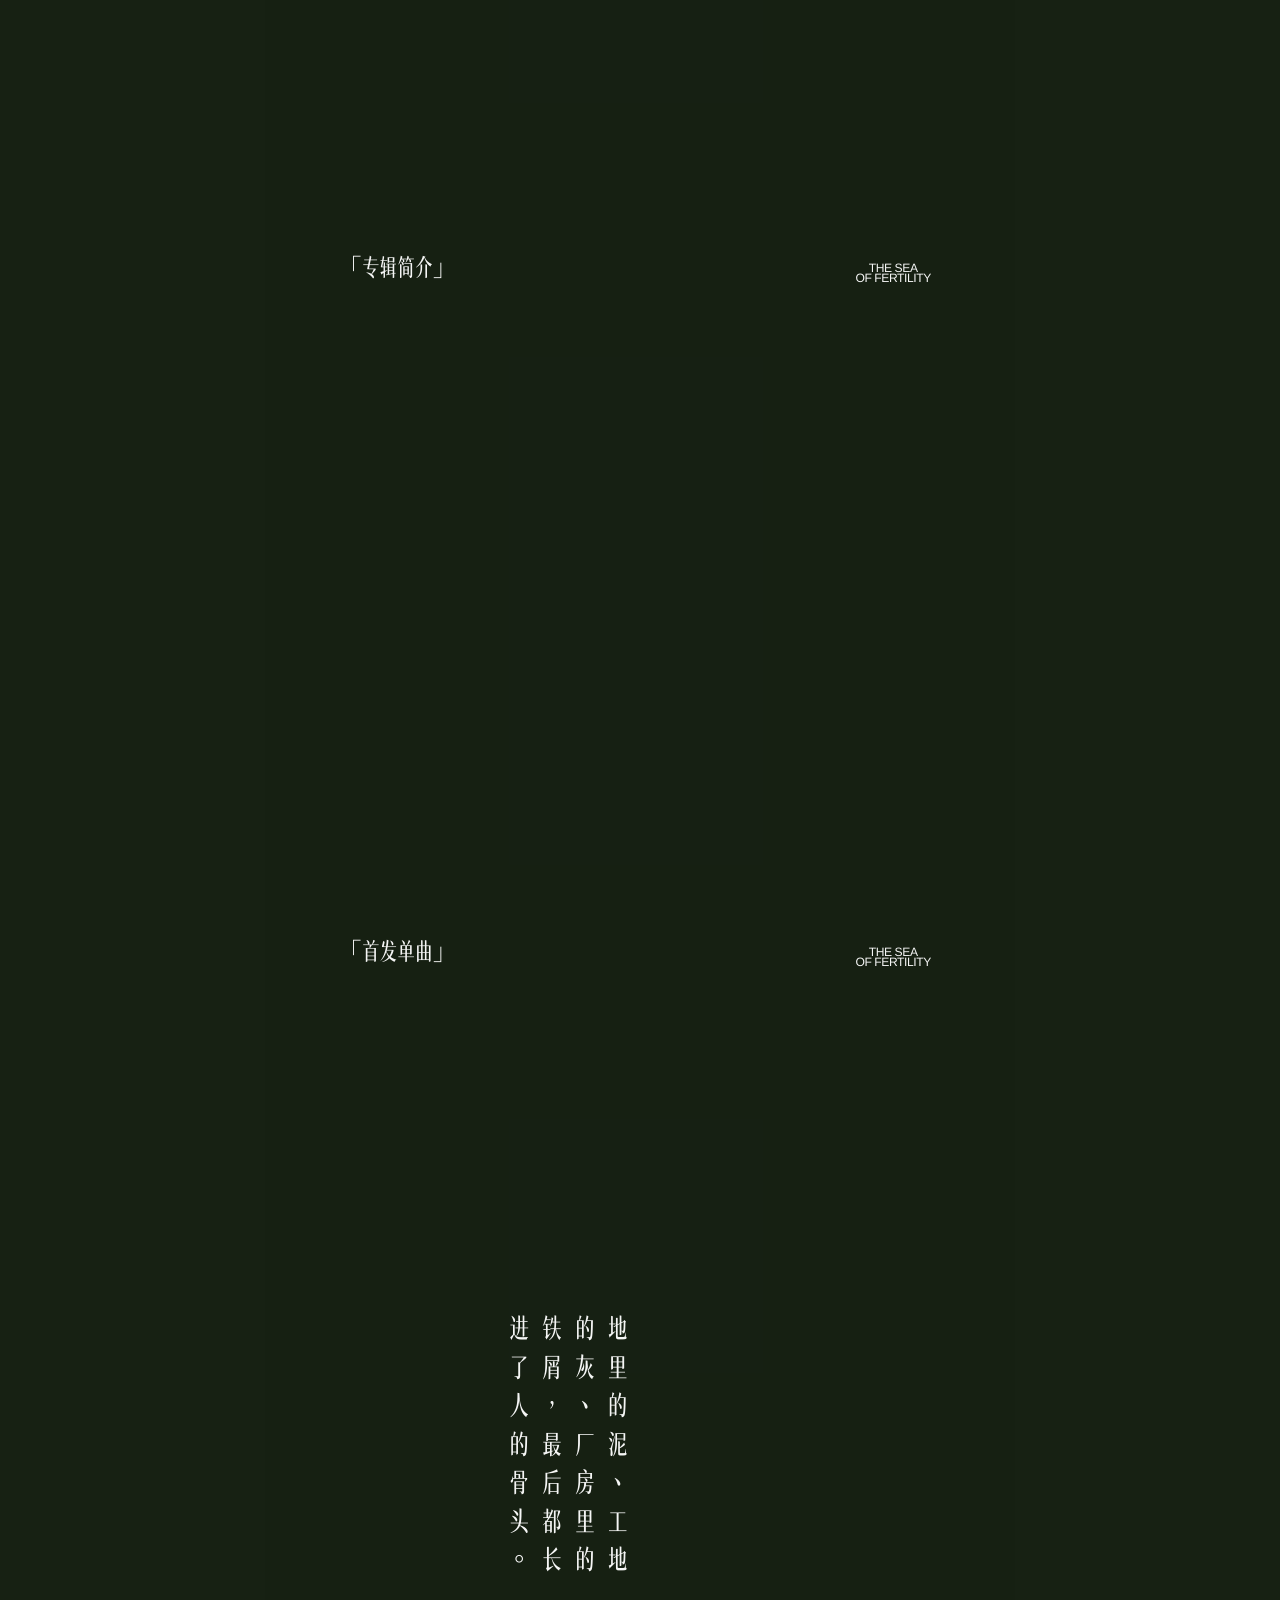
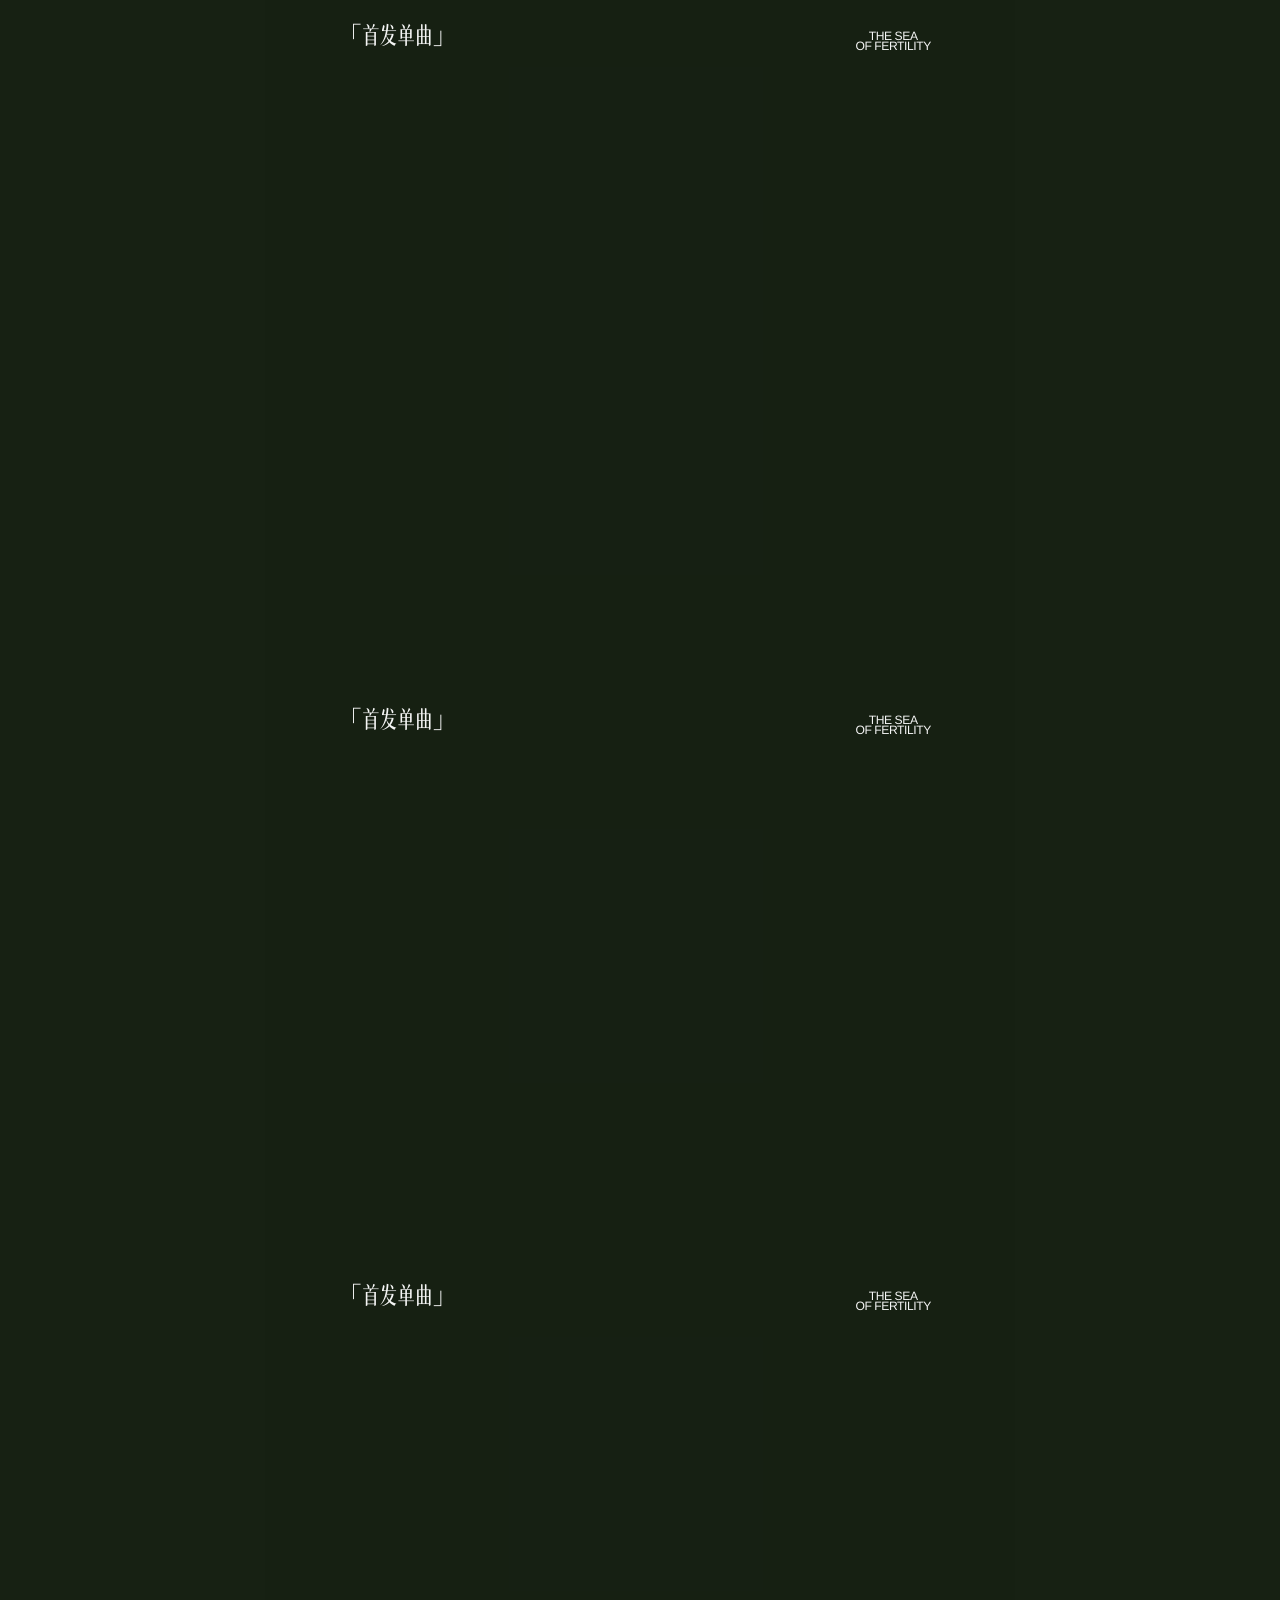
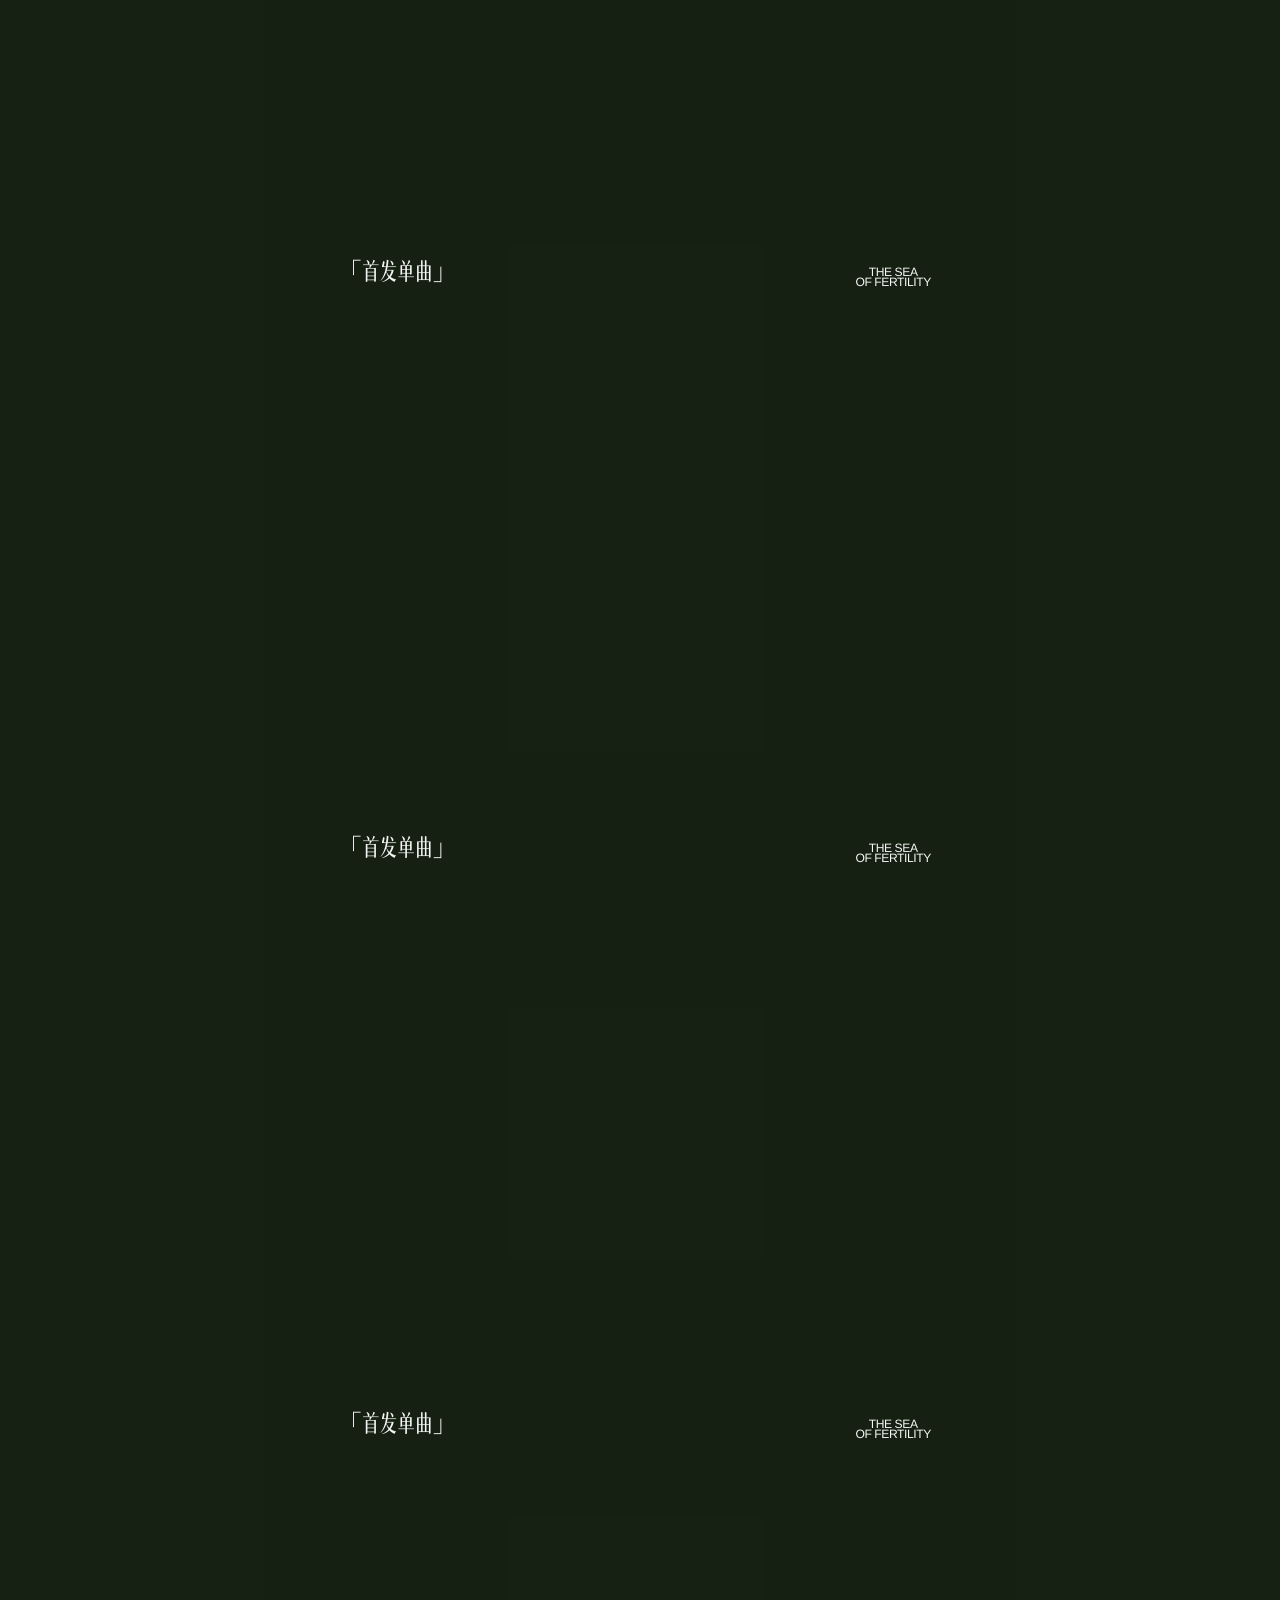
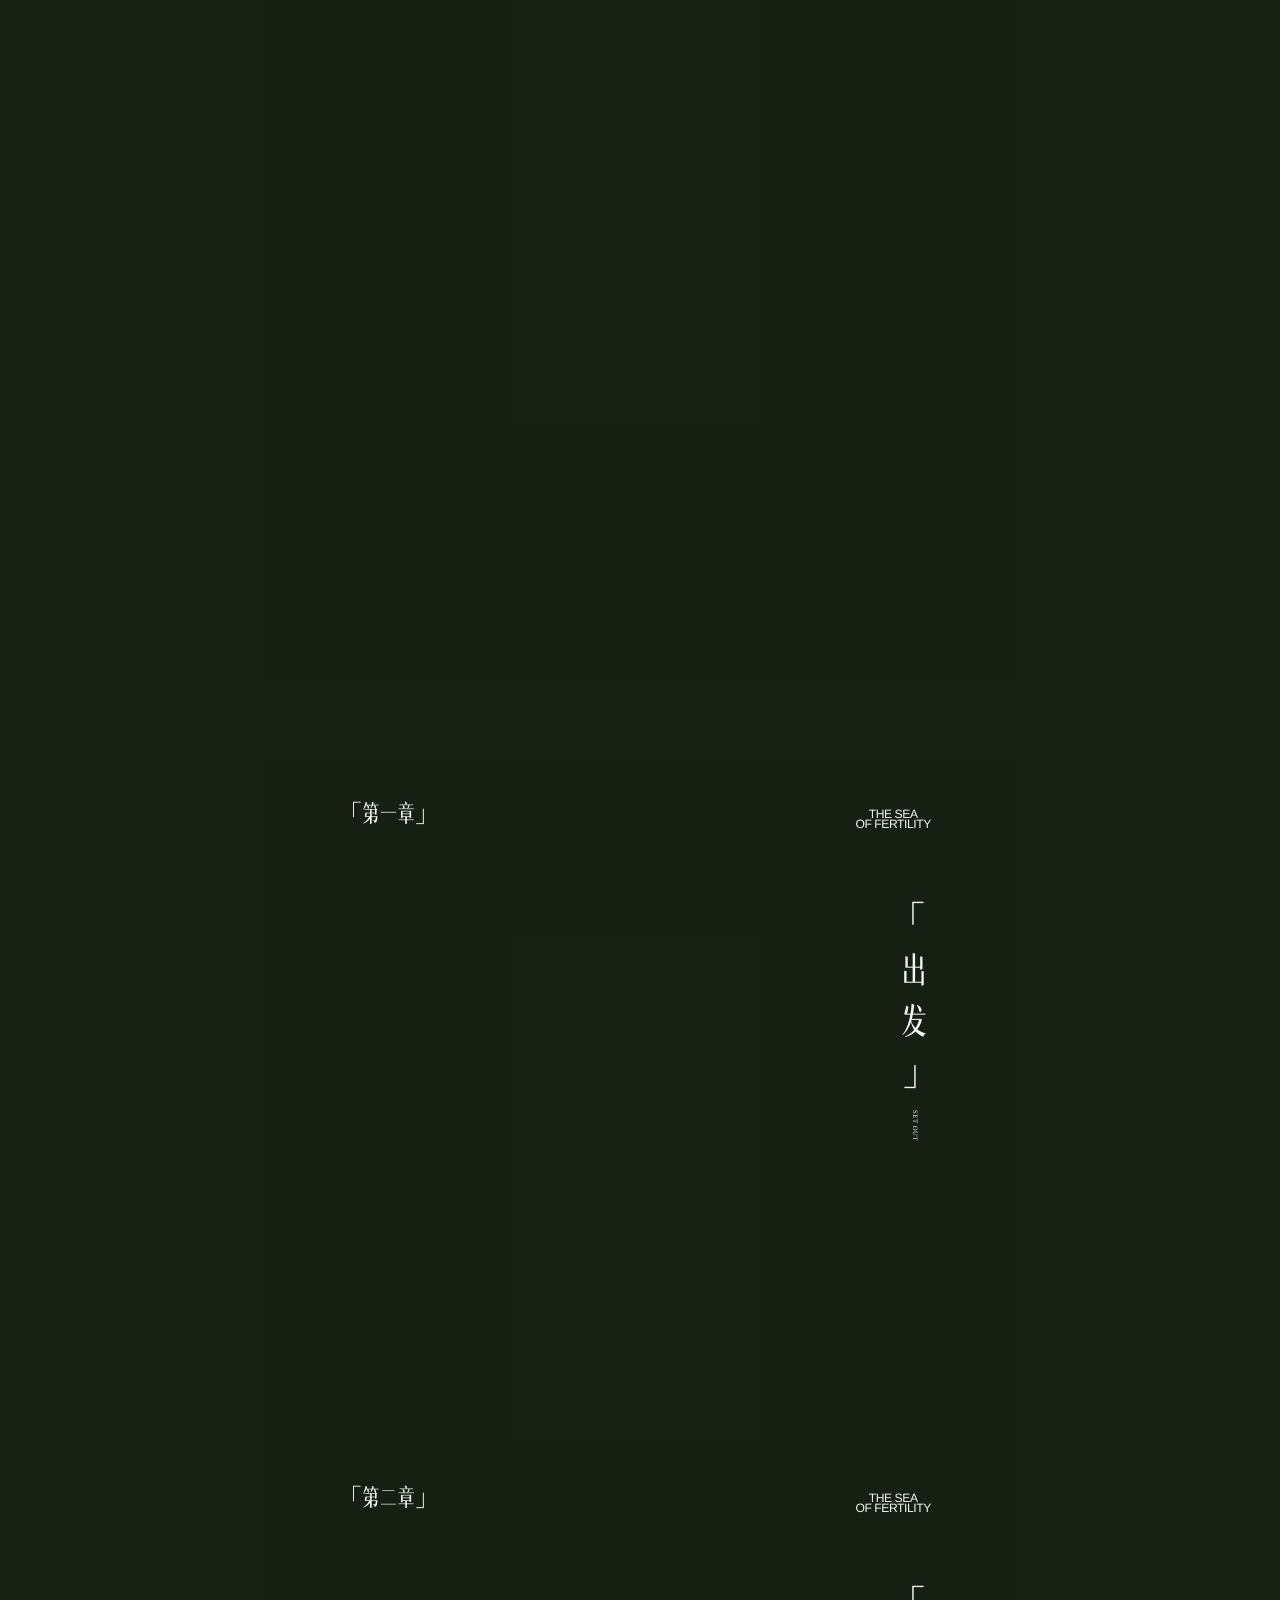
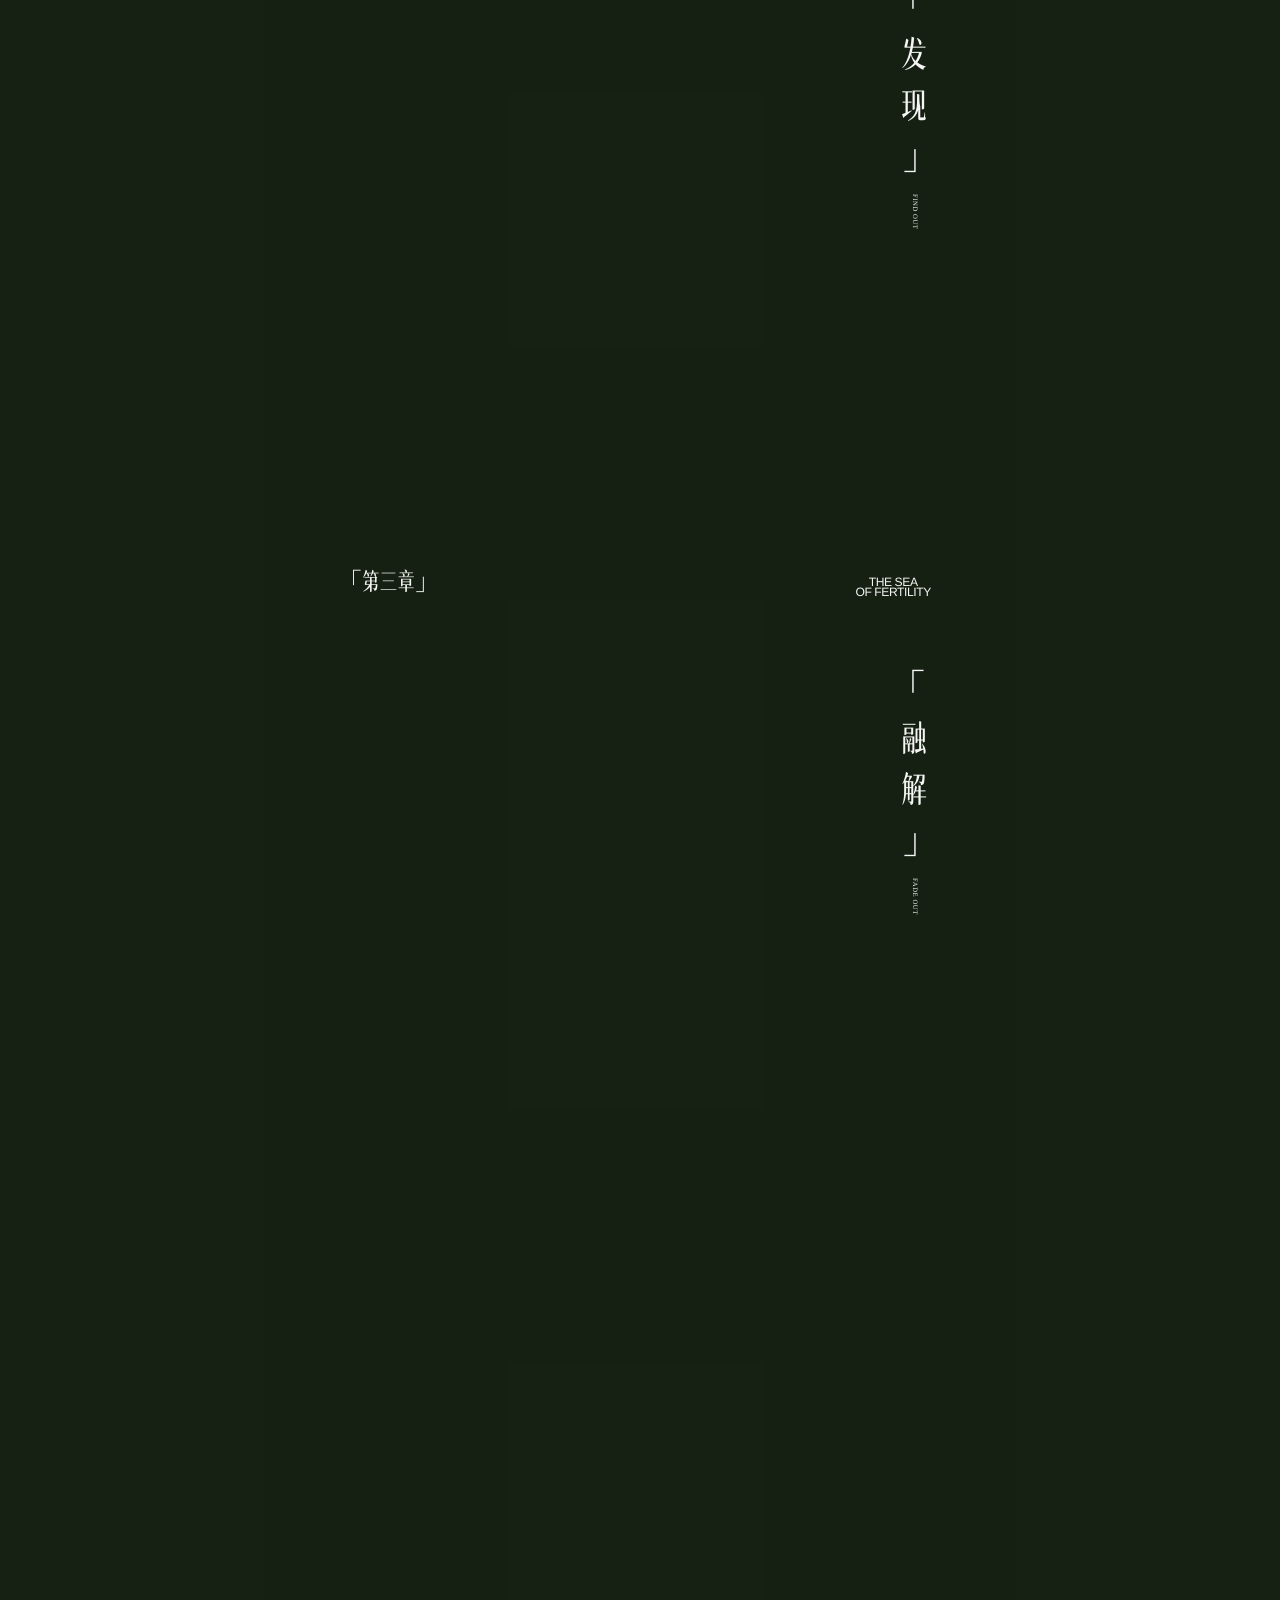
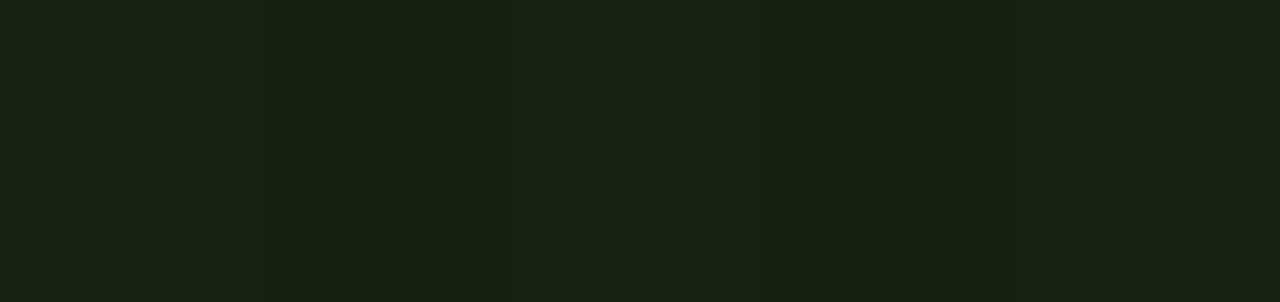
==== commit 1ae6bc7b: "fix: restore hook scenes on long reverse scroll in mobile WebView" ====
--- a/stage-continuous-video15-v1/index.html
+++ b/stage-continuous-video15-v1/index.html
@@ -247,7 +247,8 @@
     .continuation-lockup { position:absolute; inset:0; display:grid; place-items:center; }
     .continuation-title { margin:0; writing-mode:vertical-rl; text-orientation:upright; font-size:clamp(2rem,8vw,4rem); font-weight:300; line-height:1; letter-spacing:.32em; }
     .chorus p { margin:2.4rem 0 0; font-size:clamp(1.24rem,5vw,2.2rem); font-weight:300; }
-    .hook-type-scene { position:absolute; inset:0; z-index:4; overflow:hidden; container-type:inline-size; visibility:visible!important; pointer-events:none; }
+    .hook-type-scene { position:absolute; inset:0; z-index:4; overflow:hidden; container-type:inline-size; visibility:visible!important; opacity:0; transition:opacity .12s linear; pointer-events:none; }
+    .hook-type-scene.is-hook-active { opacity:1; }
     .hook-type-word { position:absolute; top:calc(50% - 14.833cqw); left:50%; display:flex; gap:2.55cqw; margin:0; translate:-50% -50%; color:var(--ink); font:400 clamp(2.7rem,11.8cqw,5.5rem)/1 var(--serif); white-space:nowrap; transform-origin:center; will-change:transform,opacity; }
     .hook-type-glyph { display:inline-block; opacity:0; }
     .hook-type-dyd { position:absolute; top:calc(50% - 5.5cqw); left:50%; margin:0; translate:-50% -50%; color:var(--ink); font:400 clamp(1.5rem,5cqw,2.35rem)/1 var(--serif); letter-spacing:9vw; white-space:nowrap; opacity:0; transform-origin:center; }
@@ -258,7 +259,7 @@
     .scroll-cue { position:fixed; right:max(1rem,env(safe-area-inset-right)); bottom:max(1.25rem,env(safe-area-inset-bottom)); z-index:5; display:flex; align-items:center; gap:.55rem; font:.56rem/1 Arial,sans-serif; letter-spacing:.14em; opacity:.7; transition:opacity .3s; }
     .scroll-cue::after { width:1.8rem; height:1px; background:currentColor; content:""; } body.at-end .scroll-cue { opacity:0; }
     html.scroll-driven { scroll-snap-type:none; scroll-behavior:auto; }
-    html.scroll-driven .panel { height:76svh; min-height:76svh; overflow:clip; scroll-snap-align:none; scroll-snap-stop:normal; }
+    html.scroll-driven .panel { height:76svh; min-height:76svh; overflow:hidden; scroll-snap-align:none; scroll-snap-stop:normal; }
     html.scroll-driven .frame { position:relative; inset:auto; top:auto; width:min(100%,750px); height:100svh; margin-inline:auto; opacity:1; }
     html.scroll-driven .page3-sequence,
     html.scroll-driven .page4-sequence,
@@ -294,6 +295,10 @@
     html.scroll-driven .darian-verse-panel .page-content-layer { opacity:0 !important; }
     .darian-verse-sequence { position:absolute; inset:0; z-index:4; width:100%; height:100svh; pointer-events:none; }
     html.scroll-driven .frame > .darian-verse-sequence { visibility:visible; }
+    html.scroll-driven .live-glyph,
+    html.scroll-driven .darian-motion-layer,
+    html.scroll-driven .hook-type-word,
+    html.scroll-driven .darian-verse-window { will-change:auto; }
     .darian-verse-window { position:absolute; overflow:hidden; opacity:0; will-change:transform,opacity,clip-path; }
     .darian-verse-source { position:absolute; display:block; max-width:none; object-fit:contain; object-position:center; pointer-events:none; user-select:none; }
     html.scroll-driven .psd-overlay.reveal { opacity:1; transform:none; filter:none; transition:none; }
@@ -955,11 +960,12 @@
         });
         scene.append(cycle);
         frame.append(scene);
-        gsap.set(scene,{opacity:0});
         return {frame,scene,typedWords,dyd,cycle};
       };
+      const hookStates=[];
       hookConfigs.forEach(config=>{
         const state=makeHookScene(config.panel,config.label,config.flashWords);
+        hookStates.push({config,state});
         const tl=gsap.timeline({
           scrollTrigger:{
             trigger:config.panel,
@@ -970,8 +976,6 @@
             invalidateOnRefresh:true
           }
         }).to({}, {duration:1});
-        tl.fromTo(state.scene,{opacity:0},{opacity:1,duration:.055,ease:'power1.out'},0)
-          .to(state.scene,{opacity:0,duration:.055,ease:'power1.in'},.945);
         state.typedWords.forEach((word,wordIndex)=>{
           const glyphs=[...word.children];
           const start=.035+wordIndex*.055;
@@ -996,12 +1000,28 @@
         });
       });
 
+      let hookVisibilityFrame=0;
+      const syncHookVisibility=()=>{
+        hookVisibilityFrame=0;
+        const viewportHeight=innerHeight||1;
+        hookStates.forEach(({config,state})=>{
+          const start=config.panel.offsetTop-viewportHeight*panelCrossing(config.panel)/100;
+          const end=config.next.offsetTop-viewportHeight*panelCrossing(config.next)/100;
+          state.scene.classList.toggle('is-hook-active',scrollY>=start&&scrollY<=end);
+        });
+      };
+      const scheduleHookVisibility=()=>{
+        if(hookVisibilityFrame)return;
+        hookVisibilityFrame=requestAnimationFrame(syncHookVisibility);
+      };
+      addEventListener('scroll',scheduleHookVisibility,{passive:true});
+
       ScrollTrigger.create({
         trigger:scenePanels.at(-1),
         start:'top center',
         onToggle:self=>document.body.classList.toggle('at-end',self.isActive)
       });
-      const refreshStableState=()=>{ScrollTrigger.refresh();ScrollTrigger.update();scheduleMediaSync()};
+      const refreshStableState=()=>{ScrollTrigger.refresh();ScrollTrigger.update();scheduleMediaSync();syncHookVisibility()};
       addEventListener('load',refreshStableState,{once:true});
       document.fonts?.ready?.then(refreshStableState);
       requestAnimationFrame(refreshStableState);
